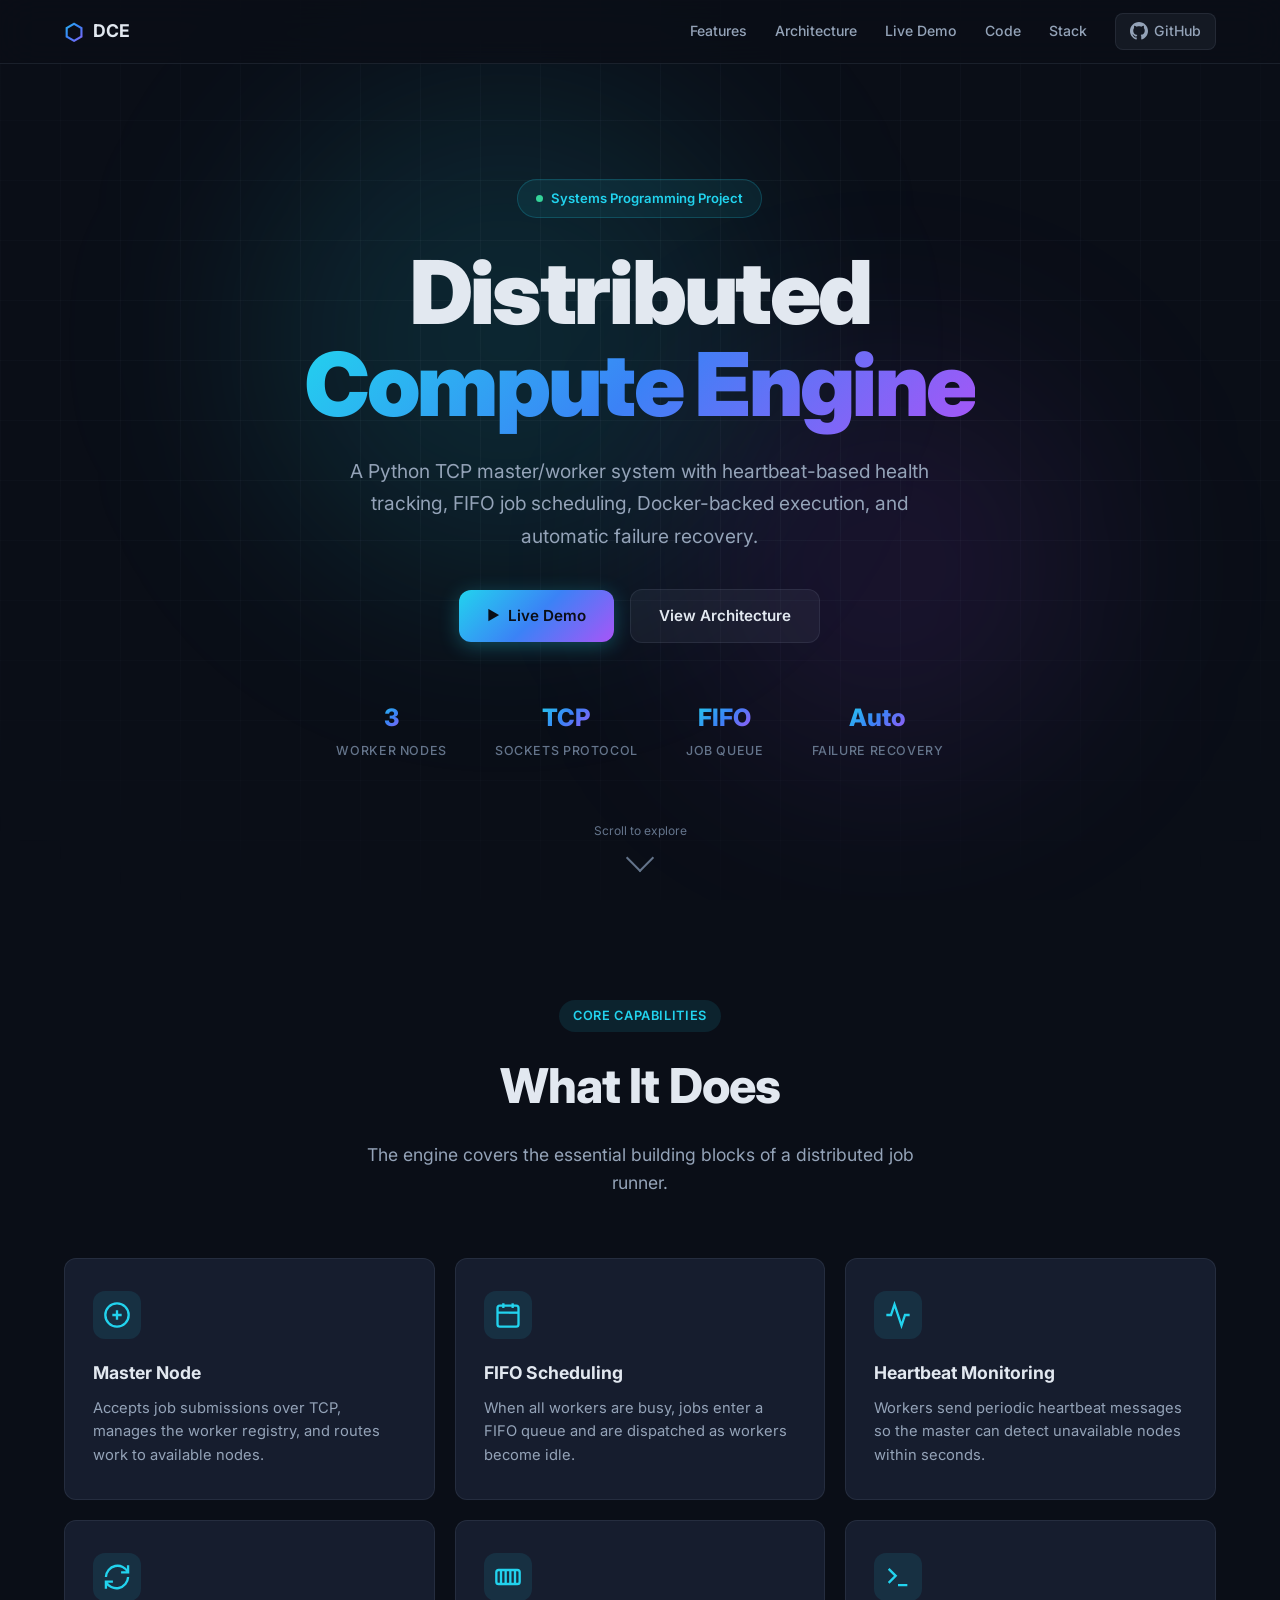
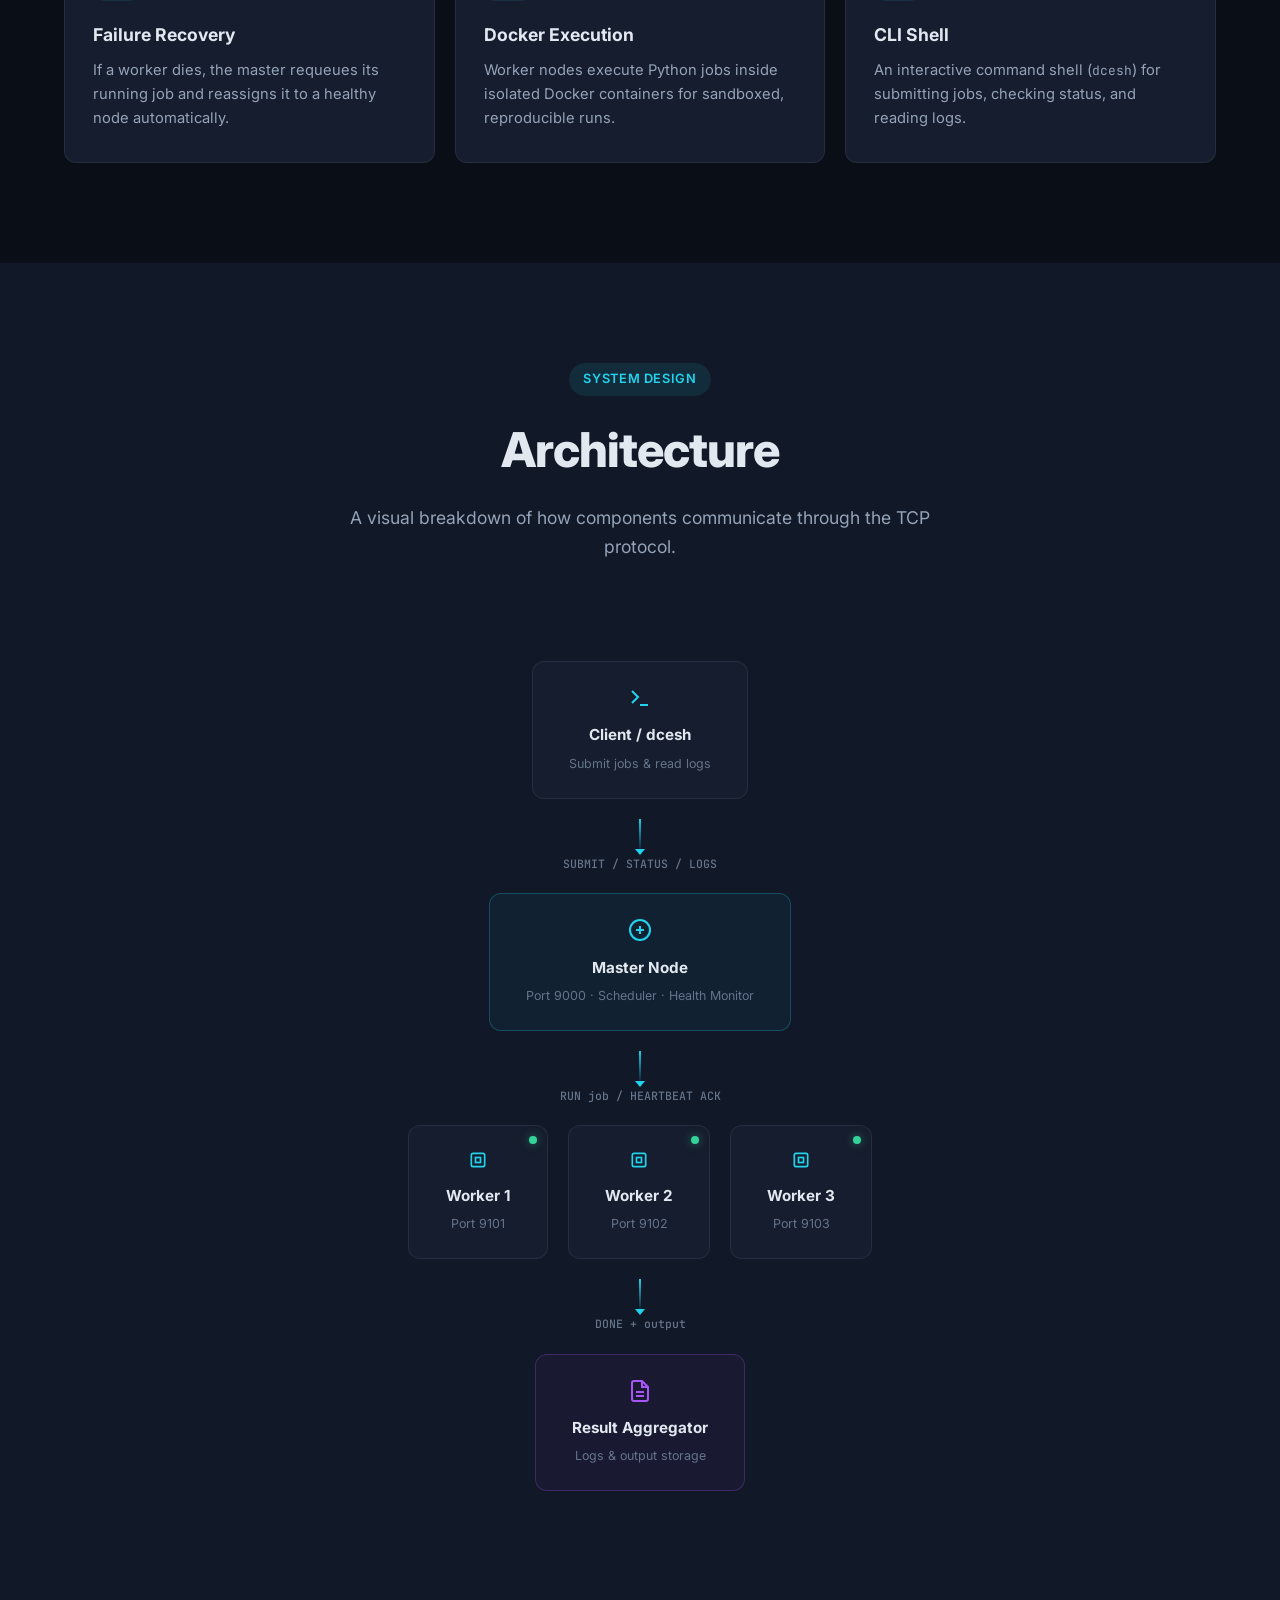
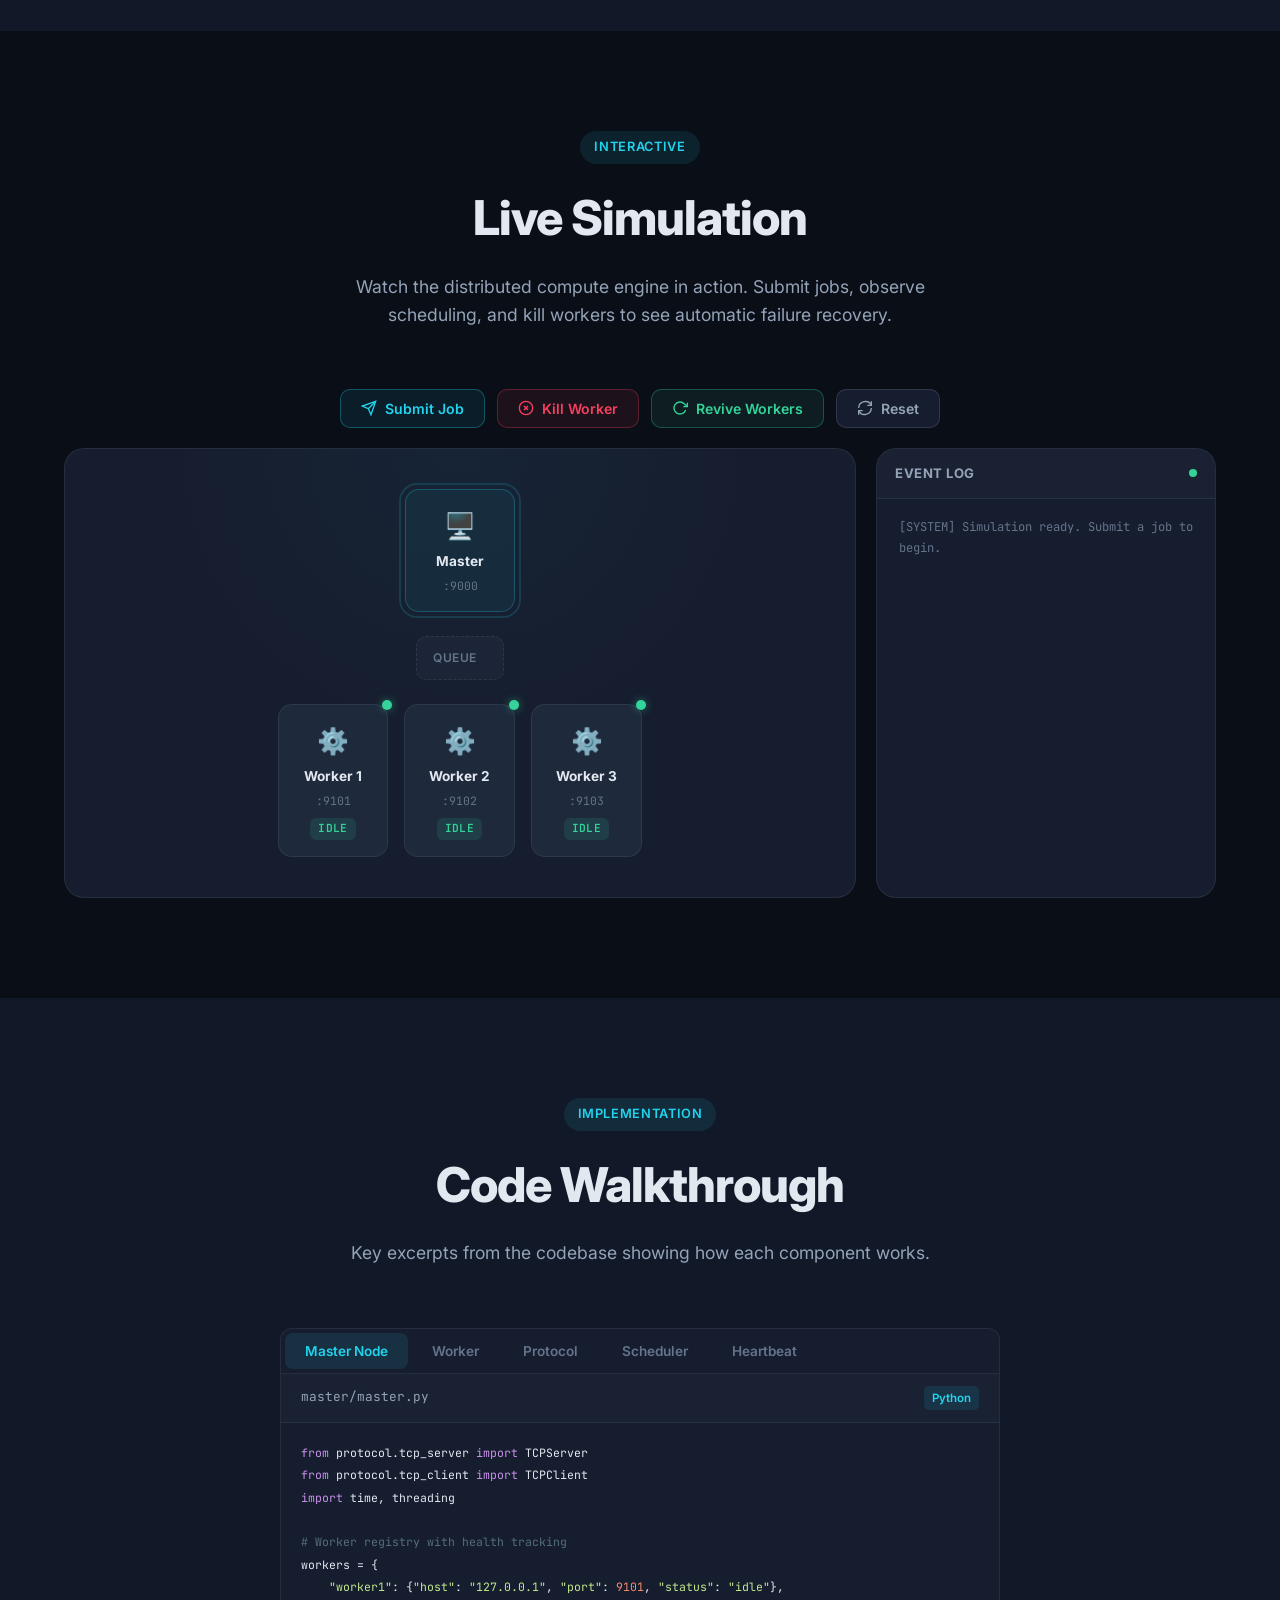
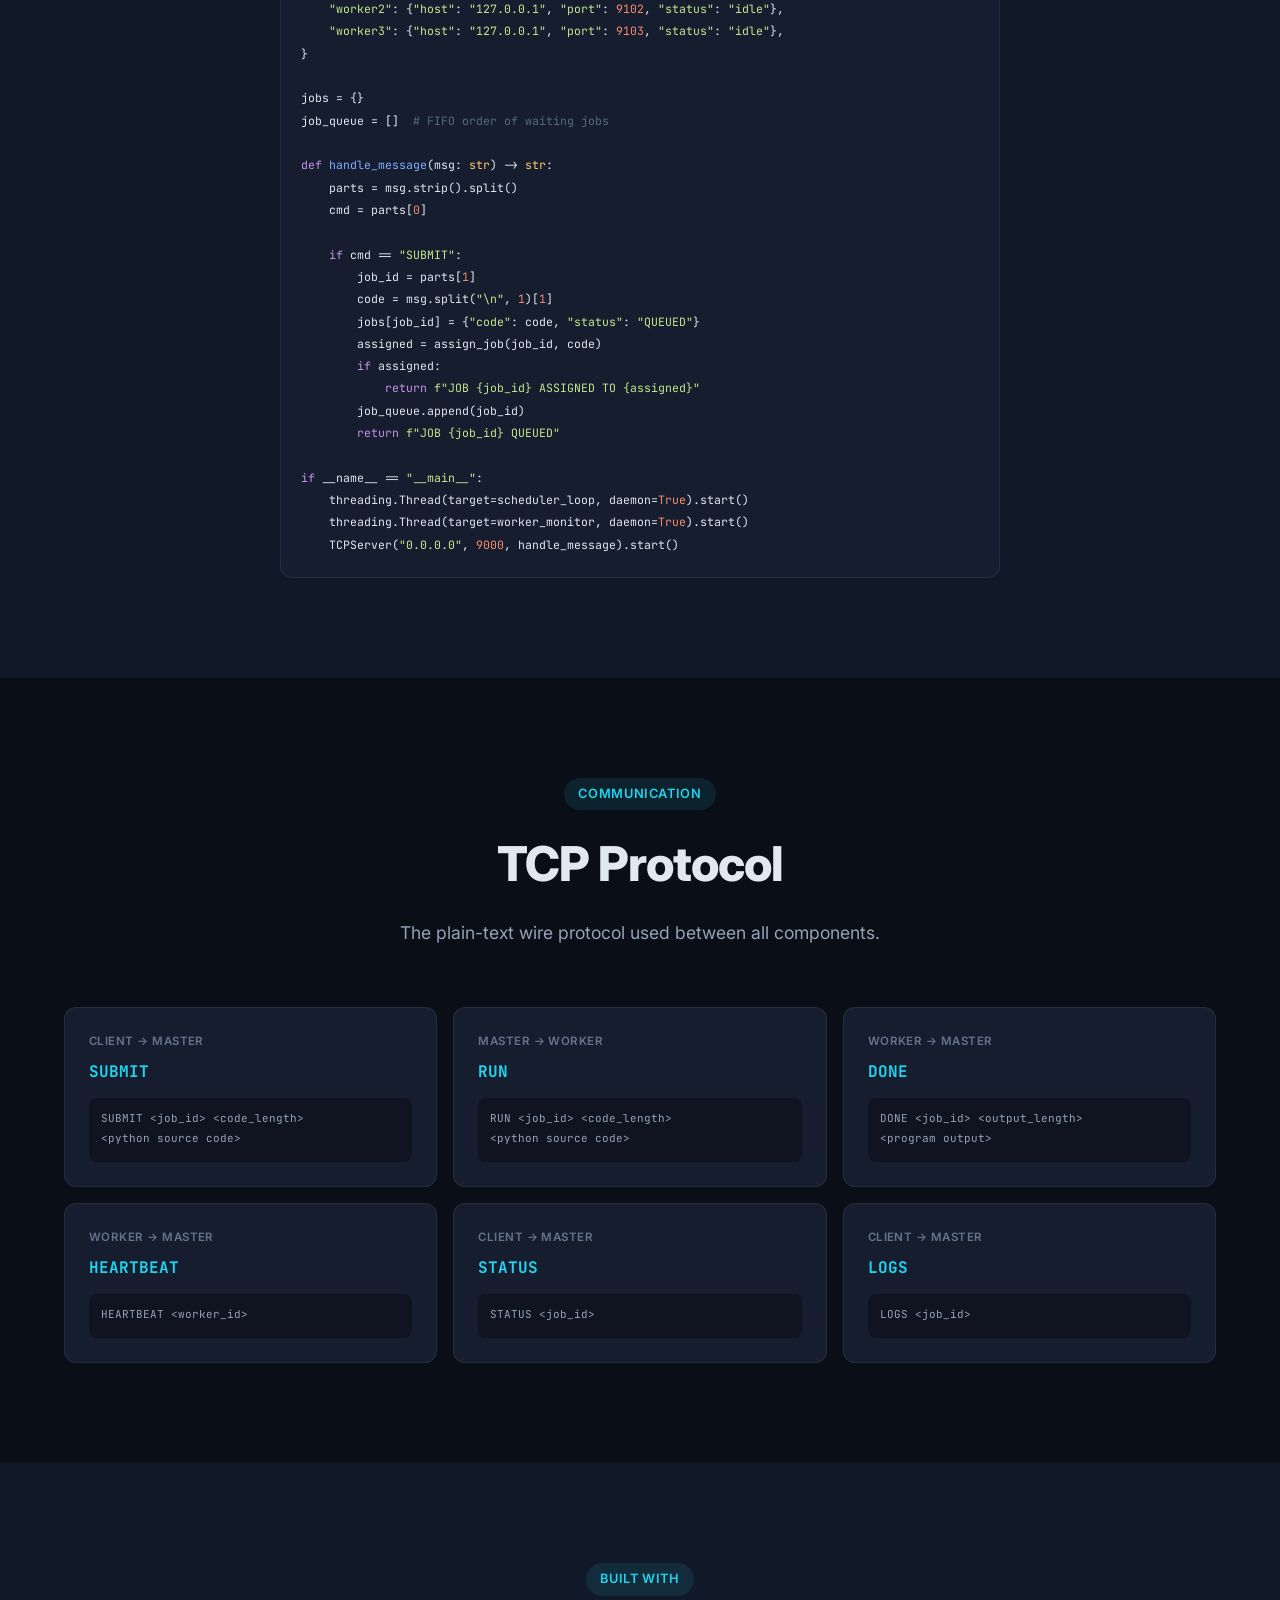
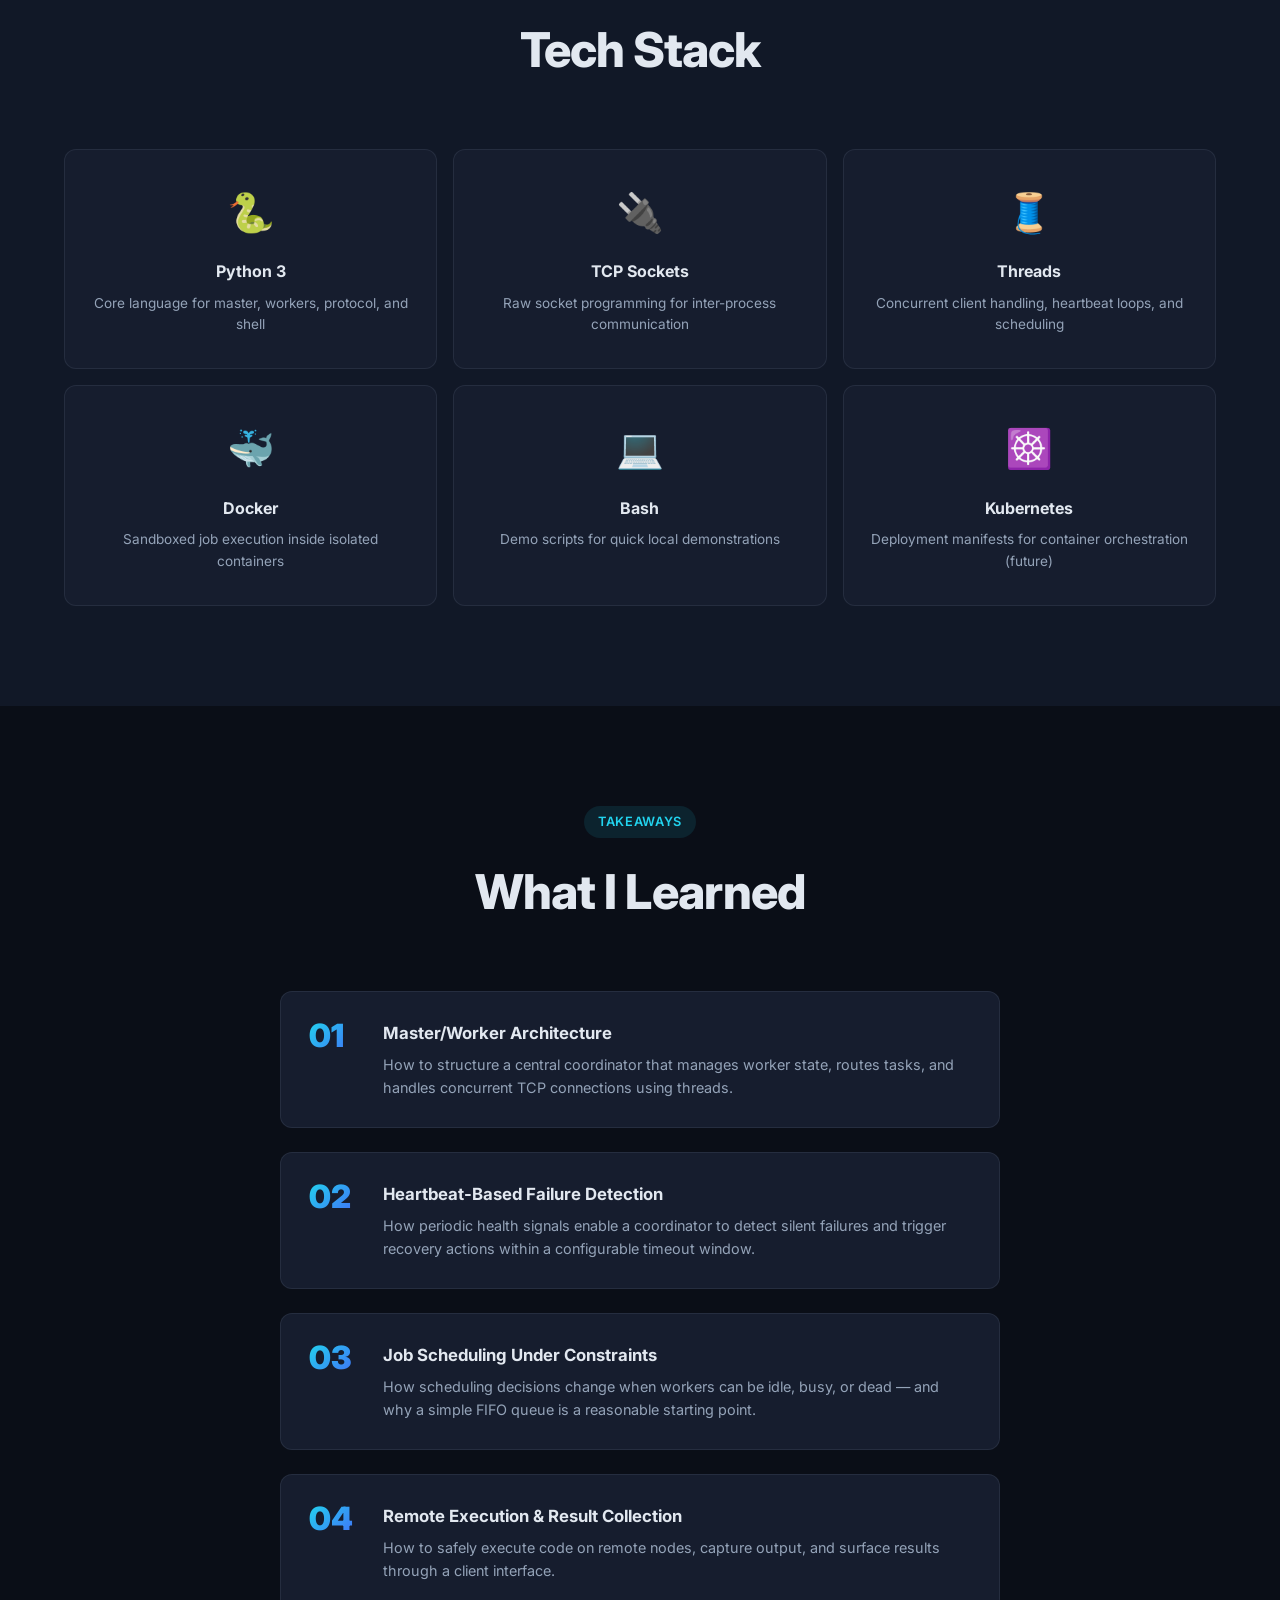
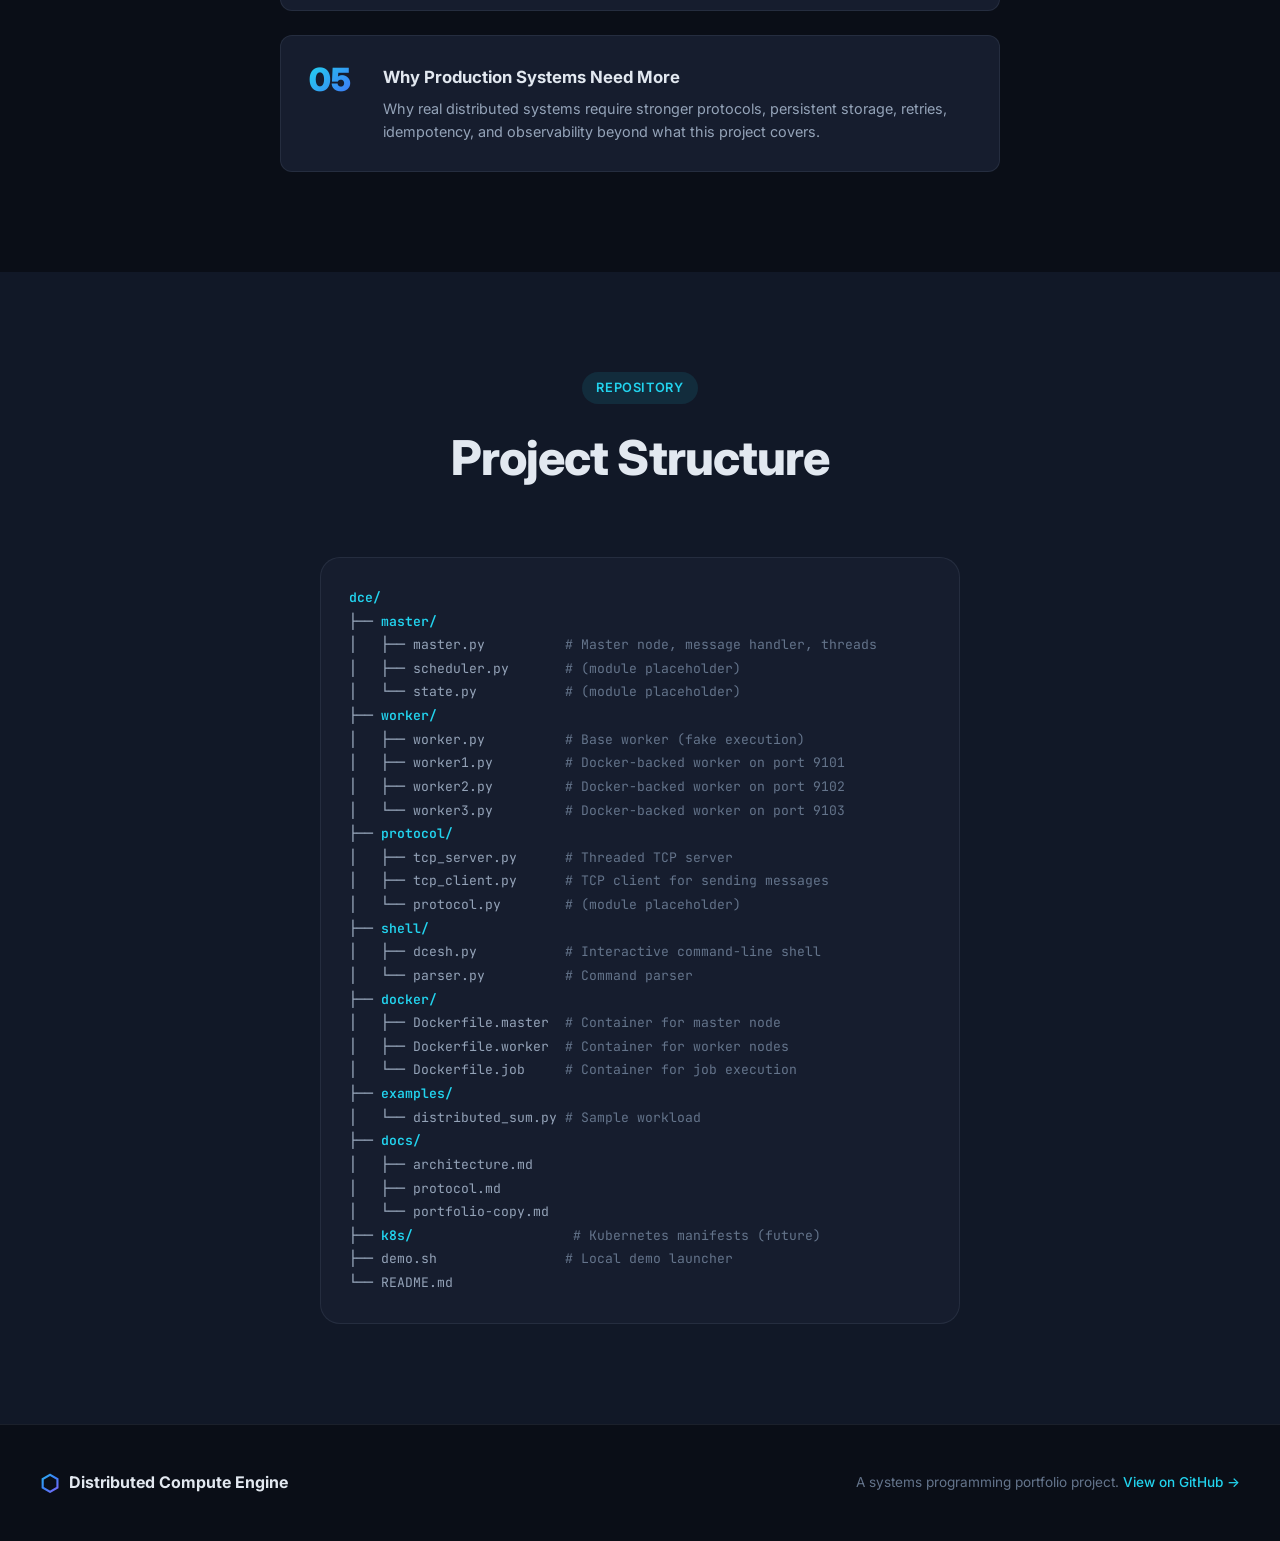
==== website/index.html @ 3340626f "Add interactive portfolio website, fix package imports, and configure deployment" ====
<!DOCTYPE html>
<html lang="en">
<head>
  <meta charset="UTF-8" />
  <meta name="viewport" content="width=device-width, initial-scale=1.0" />
  <title>Distributed Compute Engine — Portfolio Project</title>
  <meta name="description" content="A Python TCP master/worker distributed compute engine with heartbeat-based health tracking, FIFO job scheduling, Docker-backed execution, and failure recovery. Built by Sourya Prabaharan." />
  <link rel="preconnect" href="https://fonts.googleapis.com" />
  <link rel="preconnect" href="https://fonts.gstatic.com" crossorigin />
  <link href="https://fonts.googleapis.com/css2?family=Inter:wght@300;400;500;600;700;800;900&family=JetBrains+Mono:wght@400;500;600&display=swap" rel="stylesheet" />
  <link rel="stylesheet" href="style.css" />
</head>
<body>
  <!-- ========== NAVIGATION ========== -->
  <nav id="main-nav">
    <div class="nav-inner">
      <a href="#hero" class="nav-logo">
        <span class="logo-icon">⬡</span>
        <span class="logo-text">DCE</span>
      </a>
      <div class="nav-links">
        <a href="#features" class="nav-link">Features</a>
        <a href="#architecture" class="nav-link">Architecture</a>
        <a href="#simulation" class="nav-link">Live Demo</a>
        <a href="#code" class="nav-link">Code</a>
        <a href="#tech" class="nav-link">Stack</a>
        <a href="https://github.com/Sourya-Prabaharan/dce" target="_blank" class="nav-link nav-github">
          <svg width="18" height="18" viewBox="0 0 24 24" fill="currentColor"><path d="M12 0c-6.626 0-12 5.373-12 12 0 5.302 3.438 9.8 8.207 11.387.599.111.793-.261.793-.577v-2.234c-3.338.726-4.033-1.416-4.033-1.416-.546-1.387-1.333-1.756-1.333-1.756-1.089-.745.083-.729.083-.729 1.205.084 1.839 1.237 1.839 1.237 1.07 1.834 2.807 1.304 3.492.997.107-.775.418-1.305.762-1.604-2.665-.305-5.467-1.334-5.467-5.931 0-1.311.469-2.381 1.236-3.221-.124-.303-.535-1.524.117-3.176 0 0 1.008-.322 3.301 1.23.957-.266 1.983-.399 3.003-.404 1.02.005 2.047.138 3.006.404 2.291-1.552 3.297-1.23 3.297-1.23.653 1.653.242 2.874.118 3.176.77.84 1.235 1.911 1.235 3.221 0 4.609-2.807 5.624-5.479 5.921.43.372.823 1.102.823 2.222v3.293c0 .319.192.694.801.576 4.765-1.589 8.199-6.086 8.199-11.386 0-6.627-5.373-12-12-12z"/></svg>
          GitHub
        </a>
      </div>
      <button id="mobile-menu-btn" class="mobile-menu-btn" aria-label="Toggle menu">
        <span></span><span></span><span></span>
      </button>
    </div>
  </nav>

  <!-- ========== HERO ========== -->
  <section id="hero">
    <div class="hero-bg-grid"></div>
    <div class="hero-glow hero-glow-1"></div>
    <div class="hero-glow hero-glow-2"></div>
    <div class="hero-content">
      <div class="hero-badge">
        <span class="badge-dot"></span>
        Systems Programming Project
      </div>
      <h1 id="hero-title">
        Distributed<br />
        <span class="gradient-text">Compute Engine</span>
      </h1>
      <p class="hero-subtitle">
        A Python TCP master/worker system with heartbeat-based health tracking,
        FIFO job scheduling, Docker-backed execution, and automatic failure recovery.
      </p>
      <div class="hero-actions">
        <a href="#simulation" class="btn btn-primary" id="hero-demo-btn">
          <span class="btn-icon">▶</span>
          Live Demo
        </a>
        <a href="#architecture" class="btn btn-secondary" id="hero-arch-btn">
          View Architecture
        </a>
      </div>
      <div class="hero-stats">
        <div class="stat">
          <span class="stat-value">3</span>
          <span class="stat-label">Worker Nodes</span>
        </div>
        <div class="stat">
          <span class="stat-value">TCP</span>
          <span class="stat-label">Sockets Protocol</span>
        </div>
        <div class="stat">
          <span class="stat-value">FIFO</span>
          <span class="stat-label">Job Queue</span>
        </div>
        <div class="stat">
          <span class="stat-value">Auto</span>
          <span class="stat-label">Failure Recovery</span>
        </div>
      </div>
    </div>
    <div class="hero-scroll-indicator">
      <span>Scroll to explore</span>
      <div class="scroll-arrow"></div>
    </div>
  </section>

  <!-- ========== FEATURES ========== -->
  <section id="features">
    <div class="section-container">
      <div class="section-header">
        <span class="section-tag">Core Capabilities</span>
        <h2>What It Does</h2>
        <p class="section-desc">The engine covers the essential building blocks of a distributed job runner.</p>
      </div>
      <div class="features-grid">
        <div class="feature-card" id="feature-master">
          <div class="feature-icon">
            <svg width="28" height="28" viewBox="0 0 24 24" fill="none" stroke="currentColor" stroke-width="2"><circle cx="12" cy="12" r="10"/><line x1="12" y1="8" x2="12" y2="16"/><line x1="8" y1="12" x2="16" y2="12"/></svg>
          </div>
          <h3>Master Node</h3>
          <p>Accepts job submissions over TCP, manages the worker registry, and routes work to available nodes.</p>
        </div>
        <div class="feature-card" id="feature-scheduler">
          <div class="feature-icon">
            <svg width="28" height="28" viewBox="0 0 24 24" fill="none" stroke="currentColor" stroke-width="2"><rect x="3" y="4" width="18" height="18" rx="2"/><line x1="16" y1="2" x2="16" y2="6"/><line x1="8" y1="2" x2="8" y2="6"/><line x1="3" y1="10" x2="21" y2="10"/></svg>
          </div>
          <h3>FIFO Scheduling</h3>
          <p>When all workers are busy, jobs enter a FIFO queue and are dispatched as workers become idle.</p>
        </div>
        <div class="feature-card" id="feature-heartbeat">
          <div class="feature-icon">
            <svg width="28" height="28" viewBox="0 0 24 24" fill="none" stroke="currentColor" stroke-width="2"><polyline points="22,12 18,12 15,21 9,3 6,12 2,12"/></svg>
          </div>
          <h3>Heartbeat Monitoring</h3>
          <p>Workers send periodic heartbeat messages so the master can detect unavailable nodes within seconds.</p>
        </div>
        <div class="feature-card" id="feature-failover">
          <div class="feature-icon">
            <svg width="28" height="28" viewBox="0 0 24 24" fill="none" stroke="currentColor" stroke-width="2"><path d="M21.5 2v6h-6M2.5 22v-6h6"/><path d="M2.5 12A10 10 0 0 1 21.5 8"/><path d="M21.5 12A10 10 0 0 1 2.5 16"/></svg>
          </div>
          <h3>Failure Recovery</h3>
          <p>If a worker dies, the master requeues its running job and reassigns it to a healthy node automatically.</p>
        </div>
        <div class="feature-card" id="feature-docker">
          <div class="feature-icon">
            <svg width="28" height="28" viewBox="0 0 24 24" fill="none" stroke="currentColor" stroke-width="2"><rect x="2" y="6" width="20" height="12" rx="2"/><line x1="6" y1="6" x2="6" y2="18"/><line x1="10" y1="6" x2="10" y2="18"/><line x1="14" y1="6" x2="14" y2="18"/><line x1="18" y1="6" x2="18" y2="18"/></svg>
          </div>
          <h3>Docker Execution</h3>
          <p>Worker nodes execute Python jobs inside isolated Docker containers for sandboxed, reproducible runs.</p>
        </div>
        <div class="feature-card" id="feature-shell">
          <div class="feature-icon">
            <svg width="28" height="28" viewBox="0 0 24 24" fill="none" stroke="currentColor" stroke-width="2"><polyline points="4 17 10 11 4 5"/><line x1="12" y1="19" x2="20" y2="19"/></svg>
          </div>
          <h3>CLI Shell</h3>
          <p>An interactive command shell (<code>dcesh</code>) for submitting jobs, checking status, and reading logs.</p>
        </div>
      </div>
    </div>
  </section>

  <!-- ========== ARCHITECTURE ========== -->
  <section id="architecture">
    <div class="section-container">
      <div class="section-header">
        <span class="section-tag">System Design</span>
        <h2>Architecture</h2>
        <p class="section-desc">A visual breakdown of how components communicate through the TCP protocol.</p>
      </div>
      <div class="arch-diagram" id="arch-diagram">
        <!-- Client -->
        <div class="arch-node arch-client" id="arch-client">
          <div class="arch-node-icon">
            <svg width="24" height="24" viewBox="0 0 24 24" fill="none" stroke="currentColor" stroke-width="2"><polyline points="4 17 10 11 4 5"/><line x1="12" y1="19" x2="20" y2="19"/></svg>
          </div>
          <span class="arch-node-label">Client / dcesh</span>
          <span class="arch-node-detail">Submit jobs & read logs</span>
        </div>
        <!-- Arrow Client → Master -->
        <div class="arch-arrow arch-arrow-client-master">
          <div class="arch-arrow-line"></div>
          <span class="arch-arrow-label">SUBMIT / STATUS / LOGS</span>
        </div>
        <!-- Master -->
        <div class="arch-node arch-master" id="arch-master">
          <div class="arch-node-icon">
            <svg width="24" height="24" viewBox="0 0 24 24" fill="none" stroke="currentColor" stroke-width="2"><circle cx="12" cy="12" r="10"/><line x1="12" y1="8" x2="12" y2="16"/><line x1="8" y1="12" x2="16" y2="12"/></svg>
          </div>
          <span class="arch-node-label">Master Node</span>
          <span class="arch-node-detail">Port 9000 · Scheduler · Health Monitor</span>
        </div>
        <!-- Arrow Master → Workers -->
        <div class="arch-arrow arch-arrow-master-workers">
          <div class="arch-arrow-line"></div>
          <span class="arch-arrow-label">RUN job / HEARTBEAT ACK</span>
        </div>
        <!-- Workers row -->
        <div class="arch-workers-row">
          <div class="arch-node arch-worker" id="arch-worker1">
            <div class="arch-node-status arch-status-idle"></div>
            <div class="arch-node-icon">
              <svg width="20" height="20" viewBox="0 0 24 24" fill="none" stroke="currentColor" stroke-width="2"><rect x="4" y="4" width="16" height="16" rx="2"/><rect x="9" y="9" width="6" height="6"/></svg>
            </div>
            <span class="arch-node-label">Worker 1</span>
            <span class="arch-node-detail">Port 9101</span>
          </div>
          <div class="arch-node arch-worker" id="arch-worker2">
            <div class="arch-node-status arch-status-idle"></div>
            <div class="arch-node-icon">
              <svg width="20" height="20" viewBox="0 0 24 24" fill="none" stroke="currentColor" stroke-width="2"><rect x="4" y="4" width="16" height="16" rx="2"/><rect x="9" y="9" width="6" height="6"/></svg>
            </div>
            <span class="arch-node-label">Worker 2</span>
            <span class="arch-node-detail">Port 9102</span>
          </div>
          <div class="arch-node arch-worker" id="arch-worker3">
            <div class="arch-node-status arch-status-idle"></div>
            <div class="arch-node-icon">
              <svg width="20" height="20" viewBox="0 0 24 24" fill="none" stroke="currentColor" stroke-width="2"><rect x="4" y="4" width="16" height="16" rx="2"/><rect x="9" y="9" width="6" height="6"/></svg>
            </div>
            <span class="arch-node-label">Worker 3</span>
            <span class="arch-node-detail">Port 9103</span>
          </div>
        </div>
        <!-- Arrow Workers → Result -->
        <div class="arch-arrow arch-arrow-workers-result">
          <div class="arch-arrow-line"></div>
          <span class="arch-arrow-label">DONE + output</span>
        </div>
        <!-- Result Aggregator -->
        <div class="arch-node arch-result" id="arch-result">
          <div class="arch-node-icon">
            <svg width="24" height="24" viewBox="0 0 24 24" fill="none" stroke="currentColor" stroke-width="2"><path d="M14 2H6a2 2 0 0 0-2 2v16a2 2 0 0 0 2 2h12a2 2 0 0 0 2-2V8z"/><polyline points="14 2 14 8 20 8"/><line x1="16" y1="13" x2="8" y2="13"/><line x1="16" y1="17" x2="8" y2="17"/></svg>
          </div>
          <span class="arch-node-label">Result Aggregator</span>
          <span class="arch-node-detail">Logs & output storage</span>
        </div>
        <!-- Heartbeat overlay -->
        <div class="arch-heartbeat-lines">
          <div class="heartbeat-pulse hb-1"></div>
          <div class="heartbeat-pulse hb-2"></div>
          <div class="heartbeat-pulse hb-3"></div>
        </div>
      </div>
    </div>
  </section>

  <!-- ========== INTERACTIVE SIMULATION ========== -->
  <section id="simulation">
    <div class="section-container">
      <div class="section-header">
        <span class="section-tag">Interactive</span>
        <h2>Live Simulation</h2>
        <p class="section-desc">
          Watch the distributed compute engine in action. Submit jobs, observe scheduling,
          and kill workers to see automatic failure recovery.
        </p>
      </div>
      <div class="sim-wrapper">
        <!-- Controls -->
        <div class="sim-controls" id="sim-controls">
          <button class="sim-btn sim-btn-submit" id="sim-submit-btn">
            <svg width="16" height="16" viewBox="0 0 24 24" fill="none" stroke="currentColor" stroke-width="2"><line x1="22" y1="2" x2="11" y2="13"/><polygon points="22 2 15 22 11 13 2 9 22 2"/></svg>
            Submit Job
          </button>
          <button class="sim-btn sim-btn-kill" id="sim-kill-btn">
            <svg width="16" height="16" viewBox="0 0 24 24" fill="none" stroke="currentColor" stroke-width="2"><circle cx="12" cy="12" r="10"/><line x1="15" y1="9" x2="9" y2="15"/><line x1="9" y1="9" x2="15" y2="15"/></svg>
            Kill Worker
          </button>
          <button class="sim-btn sim-btn-revive" id="sim-revive-btn">
            <svg width="16" height="16" viewBox="0 0 24 24" fill="none" stroke="currentColor" stroke-width="2"><polyline points="23 4 23 10 17 10"/><path d="M20.49 15a9 9 0 1 1-2.12-9.36L23 10"/></svg>
            Revive Workers
          </button>
          <button class="sim-btn sim-btn-reset" id="sim-reset-btn">
            <svg width="16" height="16" viewBox="0 0 24 24" fill="none" stroke="currentColor" stroke-width="2"><path d="M21.5 2v6h-6M2.5 22v-6h6"/><path d="M2.5 12A10 10 0 0 1 21.5 8"/><path d="M21.5 12A10 10 0 0 1 2.5 16"/></svg>
            Reset
          </button>
        </div>

        <div class="sim-layout">
          <!-- Simulation Canvas -->
          <div class="sim-canvas" id="sim-canvas">
            <!-- Master Node -->
            <div class="sim-node sim-master-node" id="sim-master">
              <div class="sim-node-ring"></div>
              <div class="sim-node-inner">
                <span class="sim-node-emoji">🖥️</span>
                <span class="sim-node-name">Master</span>
                <span class="sim-node-port">:9000</span>
              </div>
            </div>

            <!-- Queue display -->
            <div class="sim-queue" id="sim-queue">
              <span class="sim-queue-label">Queue</span>
              <div class="sim-queue-items" id="sim-queue-items"></div>
            </div>

            <!-- Workers -->
            <div class="sim-workers" id="sim-workers">
              <div class="sim-node sim-worker-node" data-worker="worker1" id="sim-worker1">
                <div class="sim-node-ring"></div>
                <div class="sim-node-inner">
                  <span class="sim-node-emoji">⚙️</span>
                  <span class="sim-node-name">Worker 1</span>
                  <span class="sim-node-port">:9101</span>
                  <span class="sim-node-status" id="sim-w1-status">idle</span>
                </div>
                <div class="sim-heartbeat-indicator" id="sim-w1-hb">
                  <span class="hb-dot"></span>
                </div>
              </div>
              <div class="sim-node sim-worker-node" data-worker="worker2" id="sim-worker2">
                <div class="sim-node-ring"></div>
                <div class="sim-node-inner">
                  <span class="sim-node-emoji">⚙️</span>
                  <span class="sim-node-name">Worker 2</span>
                  <span class="sim-node-port">:9102</span>
                  <span class="sim-node-status" id="sim-w2-status">idle</span>
                </div>
                <div class="sim-heartbeat-indicator" id="sim-w2-hb">
                  <span class="hb-dot"></span>
                </div>
              </div>
              <div class="sim-node sim-worker-node" data-worker="worker3" id="sim-worker3">
                <div class="sim-node-ring"></div>
                <div class="sim-node-inner">
                  <span class="sim-node-emoji">⚙️</span>
                  <span class="sim-node-name">Worker 3</span>
                  <span class="sim-node-port">:9103</span>
                  <span class="sim-node-status" id="sim-w3-status">idle</span>
                </div>
                <div class="sim-heartbeat-indicator" id="sim-w3-hb">
                  <span class="hb-dot"></span>
                </div>
              </div>
            </div>

            <!-- Animated message particles (added dynamically via JS) -->
          </div>

          <!-- Event Log -->
          <div class="sim-log-panel" id="sim-log-panel">
            <div class="sim-log-header">
              <span class="sim-log-title">Event Log</span>
              <span class="sim-log-dot"></span>
            </div>
            <div class="sim-log" id="sim-log">
              <div class="log-entry log-system">[SYSTEM] Simulation ready. Submit a job to begin.</div>
            </div>
          </div>
        </div>
      </div>
    </div>
  </section>

  <!-- ========== CODE WALKTHROUGH ========== -->
  <section id="code">
    <div class="section-container">
      <div class="section-header">
        <span class="section-tag">Implementation</span>
        <h2>Code Walkthrough</h2>
        <p class="section-desc">Key excerpts from the codebase showing how each component works.</p>
      </div>
      <div class="code-tabs" id="code-tabs">
        <button class="code-tab active" data-tab="master">Master Node</button>
        <button class="code-tab" data-tab="worker">Worker</button>
        <button class="code-tab" data-tab="protocol">Protocol</button>
        <button class="code-tab" data-tab="scheduler">Scheduler</button>
        <button class="code-tab" data-tab="heartbeat">Heartbeat</button>
      </div>
      <div class="code-panels">
        <div class="code-panel active" id="panel-master">
          <div class="code-panel-header">
            <span class="code-filename">master/master.py</span>
            <span class="code-lang">Python</span>
          </div>
          <pre><code><span class="kw">from</span> protocol.tcp_server <span class="kw">import</span> TCPServer
<span class="kw">from</span> protocol.tcp_client <span class="kw">import</span> TCPClient
<span class="kw">import</span> time, threading

<span class="cm"># Worker registry with health tracking</span>
workers = {
    <span class="str">"worker1"</span>: {<span class="str">"host"</span>: <span class="str">"127.0.0.1"</span>, <span class="str">"port"</span>: <span class="num">9101</span>, <span class="str">"status"</span>: <span class="str">"idle"</span>},
    <span class="str">"worker2"</span>: {<span class="str">"host"</span>: <span class="str">"127.0.0.1"</span>, <span class="str">"port"</span>: <span class="num">9102</span>, <span class="str">"status"</span>: <span class="str">"idle"</span>},
    <span class="str">"worker3"</span>: {<span class="str">"host"</span>: <span class="str">"127.0.0.1"</span>, <span class="str">"port"</span>: <span class="num">9103</span>, <span class="str">"status"</span>: <span class="str">"idle"</span>},
}

jobs = {}
job_queue = []  <span class="cm"># FIFO order of waiting jobs</span>

<span class="kw">def</span> <span class="fn">handle_message</span>(msg: <span class="type">str</span>) -> <span class="type">str</span>:
    parts = msg.strip().split()
    cmd = parts[<span class="num">0</span>]

    <span class="kw">if</span> cmd == <span class="str">"SUBMIT"</span>:
        job_id = parts[<span class="num">1</span>]
        code = msg.split(<span class="str">"\n"</span>, <span class="num">1</span>)[<span class="num">1</span>]
        jobs[job_id] = {<span class="str">"code"</span>: code, <span class="str">"status"</span>: <span class="str">"QUEUED"</span>}
        assigned = assign_job(job_id, code)
        <span class="kw">if</span> assigned:
            <span class="kw">return</span> <span class="str">f"JOB {job_id} ASSIGNED TO {assigned}"</span>
        job_queue.append(job_id)
        <span class="kw">return</span> <span class="str">f"JOB {job_id} QUEUED"</span>

<span class="kw">if</span> __name__ == <span class="str">"__main__"</span>:
    threading.Thread(target=scheduler_loop, daemon=<span class="num">True</span>).start()
    threading.Thread(target=worker_monitor, daemon=<span class="num">True</span>).start()
    TCPServer(<span class="str">"0.0.0.0"</span>, <span class="num">9000</span>, handle_message).start()</code></pre>
        </div>
        <div class="code-panel" id="panel-worker">
          <div class="code-panel-header">
            <span class="code-filename">worker/worker1.py</span>
            <span class="code-lang">Python</span>
          </div>
          <pre><code><span class="kw">import</span> subprocess, tempfile

<span class="kw">def</span> <span class="fn">run_job_in_docker</span>(job_id, code):
    <span class="cm"># Save code to temporary file</span>
    <span class="kw">with</span> tempfile.NamedTemporaryFile(
        delete=<span class="num">False</span>, suffix=<span class="str">".py"</span>
    ) <span class="kw">as</span> tmp:
        tmp.write(code.encode())
        tmp_path = tmp.name

    <span class="cm"># Execute inside Docker container</span>
    cmd = [
        <span class="str">"docker"</span>, <span class="str">"run"</span>, <span class="str">"--rm"</span>,
        <span class="str">"-v"</span>, <span class="str">f"{tmp_path}:/app/job.py"</span>,
        <span class="str">"python:3.10"</span>,
        <span class="str">"python"</span>, <span class="str">"/app/job.py"</span>
    ]

    output = subprocess.check_output(cmd, stderr=subprocess.STDOUT)
    <span class="kw">return</span> output.decode()

<span class="kw">def</span> <span class="fn">handle_master_message</span>(msg: <span class="type">str</span>) -> <span class="type">str</span>:
    parts = msg.split()
    <span class="kw">if</span> parts[<span class="num">0</span>] == <span class="str">"RUN"</span>:
        job_id = parts[<span class="num">1</span>]
        code = msg.split(<span class="str">"\n"</span>, <span class="num">1</span>)[<span class="num">1</span>]
        output = run_job_in_docker(job_id, code)
        <span class="cm"># Send result back to master</span>
        client = TCPClient(MASTER_HOST, MASTER_PORT)
        client.send(<span class="str">f"DONE {job_id} {len(output)}\n{output}"</span>)
        <span class="kw">return</span> <span class="str">f"ACK RUN {job_id}"</span></code></pre>
        </div>
        <div class="code-panel" id="panel-protocol">
          <div class="code-panel-header">
            <span class="code-filename">protocol/tcp_server.py & tcp_client.py</span>
            <span class="code-lang">Python</span>
          </div>
          <pre><code><span class="kw">import</span> socket, threading

<span class="kw">class</span> <span class="type">TCPServer</span>:
    <span class="kw">def</span> <span class="fn">__init__</span>(self, host, port, handler):
        self.host = host
        self.port = port
        self.handler = handler

    <span class="kw">def</span> <span class="fn">start</span>(self):
        server = socket.socket(socket.AF_INET, socket.SOCK_STREAM)
        server.setsockopt(socket.SOL_SOCKET, socket.SO_REUSEADDR, <span class="num">1</span>)
        server.bind((self.host, self.port))
        server.listen(<span class="num">5</span>)

        <span class="kw">while</span> <span class="num">True</span>:
            client_socket, addr = server.accept()
            threading.Thread(
                target=self._handle_client,
                args=(client_socket, addr),
                daemon=<span class="num">True</span>
            ).start()

<span class="kw">class</span> <span class="type">TCPClient</span>:
    <span class="kw">def</span> <span class="fn">send</span>(self, data: <span class="type">str</span>) -> <span class="type">str</span>:
        sock = socket.socket(socket.AF_INET, socket.SOCK_STREAM)
        sock.connect((self.host, self.port))
        sock.sendall(data.encode())
        <span class="cm"># Read full response</span>
        response = []
        <span class="kw">while</span> <span class="num">True</span>:
            chunk = sock.recv(<span class="num">4096</span>)
            <span class="kw">if not</span> chunk: <span class="kw">break</span>
            response.append(chunk.decode())
        sock.close()
        <span class="kw">return</span> <span class="str">""</span>.join(response)</code></pre>
        </div>
        <div class="code-panel" id="panel-scheduler">
          <div class="code-panel-header">
            <span class="code-filename">master/master.py — Scheduler</span>
            <span class="code-lang">Python</span>
          </div>
          <pre><code><span class="kw">def</span> <span class="fn">assign_job</span>(job_id, code):
    <span class="cm">"""Assign a job to the first idle, alive worker."""</span>
    <span class="kw">for</span> wid, w <span class="kw">in</span> workers.items():
        <span class="kw">if</span> w[<span class="str">"status"</span>] == <span class="str">"idle"</span> <span class="kw">and</span> w[<span class="str">"last_heartbeat"</span>] != <span class="num">0</span>:
            client = TCPClient(w[<span class="str">"host"</span>], w[<span class="str">"port"</span>])
            payload = <span class="str">f"RUN {job_id} {len(code)}\n{code}"</span>
            client.send(payload)
            workers[wid][<span class="str">"status"</span>] = <span class="str">"busy"</span>
            jobs[job_id][<span class="str">"status"</span>] = <span class="str">"RUNNING"</span>
            jobs[job_id][<span class="str">"worker"</span>] = wid
            <span class="kw">return</span> wid
    <span class="kw">return</span> <span class="num">None</span>

<span class="kw">def</span> <span class="fn">scheduler_loop</span>():
    <span class="cm">"""Continuously try to assign queued jobs."""</span>
    <span class="kw">while</span> <span class="num">True</span>:
        time.sleep(<span class="num">1</span>)
        <span class="kw">if not</span> job_queue:
            <span class="kw">continue</span>
        job_id = job_queue[<span class="num">0</span>]
        code = jobs[job_id][<span class="str">"code"</span>]
        assigned = assign_job(job_id, code)
        <span class="kw">if</span> assigned:
            job_queue.pop(<span class="num">0</span>)</code></pre>
        </div>
        <div class="code-panel" id="panel-heartbeat">
          <div class="code-panel-header">
            <span class="code-filename">master/master.py — Failure Detection</span>
            <span class="code-lang">Python</span>
          </div>
          <pre><code>HEARTBEAT_TIMEOUT = <span class="num">15</span>  <span class="cm"># seconds</span>

<span class="kw">def</span> <span class="fn">worker_monitor</span>():
    <span class="cm">"""Detect dead workers and requeue their jobs."""</span>
    <span class="kw">while</span> <span class="num">True</span>:
        time.sleep(<span class="num">5</span>)
        now = time.time()

        <span class="kw">for</span> wid, w <span class="kw">in</span> workers.items():
            <span class="kw">if</span> w[<span class="str">"last_heartbeat"</span>] == <span class="num">0</span>:
                <span class="kw">continue</span>

            <span class="cm"># Worker timed out → mark dead</span>
            <span class="kw">if</span> now - w[<span class="str">"last_heartbeat"</span>] > HEARTBEAT_TIMEOUT:
                <span class="kw">if</span> w[<span class="str">"status"</span>] != <span class="str">"dead"</span>:
                    w[<span class="str">"status"</span>] = <span class="str">"dead"</span>

                    <span class="cm"># Requeue any job the dead worker had</span>
                    <span class="kw">for</span> job_id, job <span class="kw">in</span> jobs.items():
                        <span class="kw">if</span> job[<span class="str">"worker"</span>] == wid \
                           <span class="kw">and</span> job[<span class="str">"status"</span>] == <span class="str">"RUNNING"</span>:
                            job[<span class="str">"status"</span>] = <span class="str">"QUEUED"</span>
                            job[<span class="str">"worker"</span>] = <span class="num">None</span>
                            job_queue.append(job_id)</code></pre>
        </div>
      </div>
    </div>
  </section>

  <!-- ========== PROTOCOL ========== -->
  <section id="protocol-section">
    <div class="section-container">
      <div class="section-header">
        <span class="section-tag">Communication</span>
        <h2>TCP Protocol</h2>
        <p class="section-desc">The plain-text wire protocol used between all components.</p>
      </div>
      <div class="protocol-grid">
        <div class="protocol-card" id="proto-submit">
          <div class="protocol-direction">Client → Master</div>
          <h3>SUBMIT</h3>
          <pre><code>SUBMIT &lt;job_id&gt; &lt;code_length&gt;
&lt;python source code&gt;</code></pre>
        </div>
        <div class="protocol-card" id="proto-run">
          <div class="protocol-direction">Master → Worker</div>
          <h3>RUN</h3>
          <pre><code>RUN &lt;job_id&gt; &lt;code_length&gt;
&lt;python source code&gt;</code></pre>
        </div>
        <div class="protocol-card" id="proto-done">
          <div class="protocol-direction">Worker → Master</div>
          <h3>DONE</h3>
          <pre><code>DONE &lt;job_id&gt; &lt;output_length&gt;
&lt;program output&gt;</code></pre>
        </div>
        <div class="protocol-card" id="proto-heartbeat">
          <div class="protocol-direction">Worker → Master</div>
          <h3>HEARTBEAT</h3>
          <pre><code>HEARTBEAT &lt;worker_id&gt;</code></pre>
        </div>
        <div class="protocol-card" id="proto-status">
          <div class="protocol-direction">Client → Master</div>
          <h3>STATUS</h3>
          <pre><code>STATUS &lt;job_id&gt;</code></pre>
        </div>
        <div class="protocol-card" id="proto-logs">
          <div class="protocol-direction">Client → Master</div>
          <h3>LOGS</h3>
          <pre><code>LOGS &lt;job_id&gt;</code></pre>
        </div>
      </div>
    </div>
  </section>

  <!-- ========== TECH STACK ========== -->
  <section id="tech">
    <div class="section-container">
      <div class="section-header">
        <span class="section-tag">Built With</span>
        <h2>Tech Stack</h2>
      </div>
      <div class="tech-grid">
        <div class="tech-card" id="tech-python">
          <div class="tech-icon">🐍</div>
          <h3>Python 3</h3>
          <p>Core language for master, workers, protocol, and shell</p>
        </div>
        <div class="tech-card" id="tech-sockets">
          <div class="tech-icon">🔌</div>
          <h3>TCP Sockets</h3>
          <p>Raw socket programming for inter-process communication</p>
        </div>
        <div class="tech-card" id="tech-threads">
          <div class="tech-icon">🧵</div>
          <h3>Threads</h3>
          <p>Concurrent client handling, heartbeat loops, and scheduling</p>
        </div>
        <div class="tech-card" id="tech-docker">
          <div class="tech-icon">🐳</div>
          <h3>Docker</h3>
          <p>Sandboxed job execution inside isolated containers</p>
        </div>
        <div class="tech-card" id="tech-bash">
          <div class="tech-icon">💻</div>
          <h3>Bash</h3>
          <p>Demo scripts for quick local demonstrations</p>
        </div>
        <div class="tech-card" id="tech-k8s">
          <div class="tech-icon">☸️</div>
          <h3>Kubernetes</h3>
          <p>Deployment manifests for container orchestration (future)</p>
        </div>
      </div>
    </div>
  </section>

  <!-- ========== LEARNINGS ========== -->
  <section id="learnings">
    <div class="section-container">
      <div class="section-header">
        <span class="section-tag">Takeaways</span>
        <h2>What I Learned</h2>
      </div>
      <div class="learnings-list">
        <div class="learning-item" id="learning-1">
          <div class="learning-number">01</div>
          <div class="learning-content">
            <h3>Master/Worker Architecture</h3>
            <p>How to structure a central coordinator that manages worker state, routes tasks, and handles concurrent TCP connections using threads.</p>
          </div>
        </div>
        <div class="learning-item" id="learning-2">
          <div class="learning-number">02</div>
          <div class="learning-content">
            <h3>Heartbeat-Based Failure Detection</h3>
            <p>How periodic health signals enable a coordinator to detect silent failures and trigger recovery actions within a configurable timeout window.</p>
          </div>
        </div>
        <div class="learning-item" id="learning-3">
          <div class="learning-number">03</div>
          <div class="learning-content">
            <h3>Job Scheduling Under Constraints</h3>
            <p>How scheduling decisions change when workers can be idle, busy, or dead — and why a simple FIFO queue is a reasonable starting point.</p>
          </div>
        </div>
        <div class="learning-item" id="learning-4">
          <div class="learning-number">04</div>
          <div class="learning-content">
            <h3>Remote Execution & Result Collection</h3>
            <p>How to safely execute code on remote nodes, capture output, and surface results through a client interface.</p>
          </div>
        </div>
        <div class="learning-item" id="learning-5">
          <div class="learning-number">05</div>
          <div class="learning-content">
            <h3>Why Production Systems Need More</h3>
            <p>Why real distributed systems require stronger protocols, persistent storage, retries, idempotency, and observability beyond what this project covers.</p>
          </div>
        </div>
      </div>
    </div>
  </section>

  <!-- ========== FOLDER STRUCTURE ========== -->
  <section id="structure">
    <div class="section-container">
      <div class="section-header">
        <span class="section-tag">Repository</span>
        <h2>Project Structure</h2>
      </div>
      <div class="tree-container" id="file-tree">
        <pre class="tree-content"><span class="tree-dir">dce/</span>
├── <span class="tree-dir">master/</span>
│   ├── master.py          <span class="tree-comment"># Master node, message handler, threads</span>
│   ├── scheduler.py       <span class="tree-comment"># (module placeholder)</span>
│   └── state.py           <span class="tree-comment"># (module placeholder)</span>
├── <span class="tree-dir">worker/</span>
│   ├── worker.py          <span class="tree-comment"># Base worker (fake execution)</span>
│   ├── worker1.py         <span class="tree-comment"># Docker-backed worker on port 9101</span>
│   ├── worker2.py         <span class="tree-comment"># Docker-backed worker on port 9102</span>
│   └── worker3.py         <span class="tree-comment"># Docker-backed worker on port 9103</span>
├── <span class="tree-dir">protocol/</span>
│   ├── tcp_server.py      <span class="tree-comment"># Threaded TCP server</span>
│   ├── tcp_client.py      <span class="tree-comment"># TCP client for sending messages</span>
│   └── protocol.py        <span class="tree-comment"># (module placeholder)</span>
├── <span class="tree-dir">shell/</span>
│   ├── dcesh.py           <span class="tree-comment"># Interactive command-line shell</span>
│   └── parser.py          <span class="tree-comment"># Command parser</span>
├── <span class="tree-dir">docker/</span>
│   ├── Dockerfile.master  <span class="tree-comment"># Container for master node</span>
│   ├── Dockerfile.worker  <span class="tree-comment"># Container for worker nodes</span>
│   └── Dockerfile.job     <span class="tree-comment"># Container for job execution</span>
├── <span class="tree-dir">examples/</span>
│   └── distributed_sum.py <span class="tree-comment"># Sample workload</span>
├── <span class="tree-dir">docs/</span>
│   ├── architecture.md
│   ├── protocol.md
│   └── portfolio-copy.md
├── <span class="tree-dir">k8s/</span>                    <span class="tree-comment"># Kubernetes manifests (future)</span>
├── demo.sh                <span class="tree-comment"># Local demo launcher</span>
└── README.md</pre>
      </div>
    </div>
  </section>

  <!-- ========== FOOTER ========== -->
  <footer id="footer">
    <div class="footer-inner">
      <div class="footer-brand">
        <span class="logo-icon">⬡</span>
        <span>Distributed Compute Engine</span>
      </div>
      <p class="footer-copy">
        A systems programming portfolio project.
        <a href="https://github.com/Sourya-Prabaharan/dce" target="_blank">View on GitHub →</a>
      </p>
    </div>
  </footer>

  <script src="simulation.js"></script>
  <script src="app.js"></script>
</body>
</html>
---- website/style.css ----
/* ========================================================
   Distributed Compute Engine — Portfolio Website Styles
   ======================================================== */

/* ---------- Design Tokens ---------- */
:root {
  /* Colors — Dark theme with electric accents */
  --bg-primary:    #0a0e17;
  --bg-secondary:  #111827;
  --bg-card:       #161d2e;
  --bg-card-hover: #1c2640;
  --bg-elevated:   #1e293b;

  --text-primary:   #e2e8f0;
  --text-secondary: #94a3b8;
  --text-muted:     #64748b;

  --accent-cyan:    #22d3ee;
  --accent-blue:    #3b82f6;
  --accent-purple:  #a855f7;
  --accent-green:   #34d399;
  --accent-red:     #f43f5e;
  --accent-amber:   #fbbf24;
  --accent-orange:  #fb923c;

  --gradient-main:  linear-gradient(135deg, #22d3ee 0%, #3b82f6 50%, #a855f7 100%);
  --gradient-warm:  linear-gradient(135deg, #f43f5e 0%, #fb923c 100%);
  --gradient-cool:  linear-gradient(135deg, #22d3ee 0%, #34d399 100%);

  --border-color:   rgba(148, 163, 184, 0.12);
  --border-accent:  rgba(34, 211, 238, 0.25);

  --glass-bg:       rgba(22, 29, 46, 0.7);
  --glass-border:   rgba(148, 163, 184, 0.1);

  /* Typography */
  --font-sans:  'Inter', -apple-system, BlinkMacSystemFont, 'Segoe UI', sans-serif;
  --font-mono:  'JetBrains Mono', 'Fira Code', 'Cascadia Code', monospace;

  /* Sizing */
  --nav-height:     64px;
  --section-padding: 100px 0;
  --container-max:  1200px;
  --border-radius:  12px;
  --border-radius-lg: 20px;

  /* Shadows */
  --shadow-sm:  0 1px 3px rgba(0,0,0,0.3);
  --shadow-md:  0 4px 16px rgba(0,0,0,0.4);
  --shadow-lg:  0 8px 32px rgba(0,0,0,0.5);
  --shadow-glow-cyan: 0 0 30px rgba(34,211,238,0.15);
  --shadow-glow-blue: 0 0 30px rgba(59,130,246,0.15);

  /* Transitions */
  --ease-out: cubic-bezier(0.16, 1, 0.3, 1);
  --transition-fast: 0.2s var(--ease-out);
  --transition-med:  0.4s var(--ease-out);
  --transition-slow: 0.6s var(--ease-out);
}

/* ---------- Reset & Base ---------- */
*, *::before, *::after {
  margin: 0;
  padding: 0;
  box-sizing: border-box;
}

html {
  scroll-behavior: smooth;
  -webkit-font-smoothing: antialiased;
  -moz-osx-font-smoothing: grayscale;
}

body {
  font-family: var(--font-sans);
  background: var(--bg-primary);
  color: var(--text-primary);
  line-height: 1.6;
  overflow-x: hidden;
}

a {
  color: var(--accent-cyan);
  text-decoration: none;
  transition: color var(--transition-fast);
}

a:hover {
  color: var(--accent-blue);
}

code {
  font-family: var(--font-mono);
  font-size: 0.88em;
}

img {
  max-width: 100%;
  display: block;
}

/* ---------- Shared ---------- */
.section-container {
  max-width: var(--container-max);
  margin: 0 auto;
  padding: 0 24px;
}

.section-header {
  text-align: center;
  margin-bottom: 60px;
}

.section-tag {
  display: inline-block;
  padding: 6px 14px;
  border-radius: 100px;
  background: rgba(34, 211, 238, 0.1);
  color: var(--accent-cyan);
  font-size: 0.8rem;
  font-weight: 600;
  letter-spacing: 0.05em;
  text-transform: uppercase;
  margin-bottom: 16px;
}

.section-header h2 {
  font-size: clamp(2rem, 4vw, 3rem);
  font-weight: 800;
  letter-spacing: -0.02em;
  margin-bottom: 16px;
}

.section-desc {
  color: var(--text-secondary);
  font-size: 1.1rem;
  max-width: 600px;
  margin: 0 auto;
}

/* ---------- Navigation ---------- */
#main-nav {
  position: fixed;
  top: 0;
  left: 0;
  right: 0;
  height: var(--nav-height);
  z-index: 1000;
  background: rgba(10, 14, 23, 0.8);
  backdrop-filter: blur(20px);
  -webkit-backdrop-filter: blur(20px);
  border-bottom: 1px solid var(--border-color);
  transition: background var(--transition-med);
}

.nav-inner {
  max-width: var(--container-max);
  margin: 0 auto;
  padding: 0 24px;
  height: 100%;
  display: flex;
  align-items: center;
  justify-content: space-between;
}

.nav-logo {
  display: flex;
  align-items: center;
  gap: 10px;
  color: var(--text-primary);
  font-weight: 700;
  font-size: 1.1rem;
}

.logo-icon {
  font-size: 1.4rem;
  background: var(--gradient-main);
  -webkit-background-clip: text;
  -webkit-text-fill-color: transparent;
  background-clip: text;
}

.nav-links {
  display: flex;
  align-items: center;
  gap: 28px;
}

.nav-link {
  color: var(--text-secondary);
  font-size: 0.88rem;
  font-weight: 500;
  transition: color var(--transition-fast);
  position: relative;
}

.nav-link::after {
  content: '';
  position: absolute;
  bottom: -4px;
  left: 0;
  width: 0;
  height: 2px;
  background: var(--gradient-main);
  transition: width var(--transition-fast);
}

.nav-link:hover {
  color: var(--text-primary);
}

.nav-link:hover::after {
  width: 100%;
}

.nav-github {
  display: flex;
  align-items: center;
  gap: 6px;
  padding: 6px 14px;
  border-radius: 8px;
  background: rgba(148, 163, 184, 0.08);
  border: 1px solid var(--border-color);
}

.nav-github:hover {
  background: rgba(148, 163, 184, 0.15);
  color: var(--text-primary);
}

.mobile-menu-btn {
  display: none;
  flex-direction: column;
  gap: 5px;
  background: none;
  border: none;
  cursor: pointer;
  padding: 4px;
}

.mobile-menu-btn span {
  display: block;
  width: 22px;
  height: 2px;
  background: var(--text-primary);
  border-radius: 2px;
  transition: transform var(--transition-fast), opacity var(--transition-fast);
}

/* ---------- Hero ---------- */
#hero {
  position: relative;
  min-height: 100vh;
  display: flex;
  flex-direction: column;
  align-items: center;
  justify-content: center;
  padding: 120px 24px 80px;
  overflow: hidden;
}

.hero-bg-grid {
  position: absolute;
  inset: 0;
  background-image:
    linear-gradient(rgba(148, 163, 184, 0.05) 1px, transparent 1px),
    linear-gradient(90deg, rgba(148, 163, 184, 0.05) 1px, transparent 1px);
  background-size: 60px 60px;
  mask-image: radial-gradient(ellipse 80% 70% at 50% 40%, black 30%, transparent 100%);
  -webkit-mask-image: radial-gradient(ellipse 80% 70% at 50% 40%, black 30%, transparent 100%);
}

.hero-glow {
  position: absolute;
  border-radius: 50%;
  filter: blur(100px);
  pointer-events: none;
}

.hero-glow-1 {
  width: 500px;
  height: 500px;
  background: rgba(34, 211, 238, 0.12);
  top: 10%;
  left: 20%;
  animation: float 8s ease-in-out infinite;
}

.hero-glow-2 {
  width: 400px;
  height: 400px;
  background: rgba(168, 85, 247, 0.1);
  bottom: 15%;
  right: 15%;
  animation: float 10s ease-in-out infinite reverse;
}

@keyframes float {
  0%, 100% { transform: translate(0, 0); }
  50%      { transform: translate(30px, -20px); }
}

.hero-content {
  position: relative;
  text-align: center;
  max-width: 800px;
  z-index: 1;
}

.hero-badge {
  display: inline-flex;
  align-items: center;
  gap: 8px;
  padding: 8px 18px;
  border-radius: 100px;
  background: rgba(34, 211, 238, 0.08);
  border: 1px solid rgba(34, 211, 238, 0.2);
  color: var(--accent-cyan);
  font-size: 0.82rem;
  font-weight: 600;
  margin-bottom: 28px;
  animation: fadeInDown 0.8s var(--ease-out) both;
}

.badge-dot {
  width: 7px;
  height: 7px;
  border-radius: 50%;
  background: var(--accent-green);
  animation: pulse-dot 2s ease-in-out infinite;
}

@keyframes pulse-dot {
  0%, 100% { opacity: 1; }
  50%      { opacity: 0.4; }
}

#hero-title {
  font-size: clamp(2.8rem, 7vw, 5.5rem);
  font-weight: 900;
  line-height: 1.05;
  letter-spacing: -0.03em;
  margin-bottom: 24px;
  animation: fadeInDown 0.8s var(--ease-out) 0.1s both;
}

.gradient-text {
  background: var(--gradient-main);
  -webkit-background-clip: text;
  -webkit-text-fill-color: transparent;
  background-clip: text;
}

.hero-subtitle {
  font-size: clamp(1rem, 2vw, 1.2rem);
  color: var(--text-secondary);
  max-width: 620px;
  margin: 0 auto 36px;
  line-height: 1.7;
  animation: fadeInDown 0.8s var(--ease-out) 0.2s both;
}

.hero-actions {
  display: flex;
  align-items: center;
  justify-content: center;
  gap: 16px;
  margin-bottom: 56px;
  animation: fadeInDown 0.8s var(--ease-out) 0.3s both;
}

.btn {
  display: inline-flex;
  align-items: center;
  gap: 8px;
  padding: 14px 28px;
  border-radius: 12px;
  font-size: 0.95rem;
  font-weight: 600;
  cursor: pointer;
  transition: all var(--transition-fast);
  border: none;
  font-family: var(--font-sans);
}

.btn-primary {
  background: var(--gradient-main);
  color: #0a0e17;
  box-shadow: 0 4px 20px rgba(34, 211, 238, 0.3);
}

.btn-primary:hover {
  transform: translateY(-2px);
  box-shadow: 0 8px 30px rgba(34, 211, 238, 0.4);
  color: #0a0e17;
}

.btn-icon {
  font-size: 0.85rem;
}

.btn-secondary {
  background: rgba(148, 163, 184, 0.08);
  color: var(--text-primary);
  border: 1px solid var(--border-color);
}

.btn-secondary:hover {
  background: rgba(148, 163, 184, 0.15);
  border-color: rgba(148, 163, 184, 0.25);
  transform: translateY(-2px);
  color: var(--text-primary);
}

.hero-stats {
  display: flex;
  justify-content: center;
  gap: 48px;
  animation: fadeInDown 0.8s var(--ease-out) 0.4s both;
}

.stat {
  display: flex;
  flex-direction: column;
  align-items: center;
}

.stat-value {
  font-size: 1.5rem;
  font-weight: 800;
  background: var(--gradient-main);
  -webkit-background-clip: text;
  -webkit-text-fill-color: transparent;
  background-clip: text;
}

.stat-label {
  font-size: 0.78rem;
  color: var(--text-muted);
  text-transform: uppercase;
  letter-spacing: 0.05em;
  font-weight: 500;
  margin-top: 4px;
}

.hero-scroll-indicator {
  position: absolute;
  bottom: 32px;
  display: flex;
  flex-direction: column;
  align-items: center;
  gap: 8px;
  color: var(--text-muted);
  font-size: 0.75rem;
  animation: fadeInDown 0.8s var(--ease-out) 0.6s both;
}

.scroll-arrow {
  width: 20px;
  height: 20px;
  border-right: 2px solid var(--text-muted);
  border-bottom: 2px solid var(--text-muted);
  transform: rotate(45deg);
  animation: bounce-arrow 2s ease-in-out infinite;
}

@keyframes bounce-arrow {
  0%, 100% { transform: rotate(45deg) translate(0, 0); }
  50%      { transform: rotate(45deg) translate(4px, 4px); }
}

@keyframes fadeInDown {
  from {
    opacity: 0;
    transform: translateY(-20px);
  }
  to {
    opacity: 1;
    transform: translateY(0);
  }
}

/* ---------- Features ---------- */
#features {
  padding: var(--section-padding);
}

.features-grid {
  display: grid;
  grid-template-columns: repeat(3, 1fr);
  gap: 20px;
}

.feature-card {
  padding: 32px 28px;
  background: var(--bg-card);
  border: 1px solid var(--border-color);
  border-radius: var(--border-radius);
  transition: all var(--transition-med);
  position: relative;
  overflow: hidden;
}

.feature-card::before {
  content: '';
  position: absolute;
  top: 0;
  left: 0;
  right: 0;
  height: 2px;
  background: var(--gradient-main);
  opacity: 0;
  transition: opacity var(--transition-med);
}

.feature-card:hover {
  background: var(--bg-card-hover);
  border-color: var(--border-accent);
  transform: translateY(-4px);
  box-shadow: var(--shadow-glow-cyan);
}

.feature-card:hover::before {
  opacity: 1;
}

.feature-icon {
  width: 48px;
  height: 48px;
  display: flex;
  align-items: center;
  justify-content: center;
  border-radius: 12px;
  background: rgba(34, 211, 238, 0.1);
  color: var(--accent-cyan);
  margin-bottom: 20px;
}

.feature-card h3 {
  font-size: 1.1rem;
  font-weight: 700;
  margin-bottom: 10px;
}

.feature-card p {
  color: var(--text-secondary);
  font-size: 0.92rem;
  line-height: 1.6;
}

/* ---------- Architecture ---------- */
#architecture {
  padding: var(--section-padding);
  background: var(--bg-secondary);
}

.arch-diagram {
  display: flex;
  flex-direction: column;
  align-items: center;
  gap: 20px;
  position: relative;
  padding: 40px 20px;
}

.arch-node {
  display: flex;
  flex-direction: column;
  align-items: center;
  gap: 6px;
  padding: 24px 36px;
  border-radius: var(--border-radius);
  background: var(--bg-card);
  border: 1px solid var(--border-color);
  position: relative;
  transition: all var(--transition-med);
  z-index: 2;
}

.arch-node:hover {
  border-color: var(--border-accent);
  box-shadow: var(--shadow-glow-cyan);
  transform: translateY(-2px);
}

.arch-node-icon {
  color: var(--accent-cyan);
}

.arch-node-label {
  font-weight: 700;
  font-size: 0.95rem;
}

.arch-node-detail {
  font-size: 0.78rem;
  color: var(--text-muted);
}

.arch-master {
  border-color: var(--border-accent);
  background: rgba(34, 211, 238, 0.05);
}

.arch-master .arch-node-icon {
  color: var(--accent-cyan);
}

.arch-workers-row {
  display: flex;
  gap: 20px;
  z-index: 2;
}

.arch-worker {
  min-width: 140px;
}

.arch-node-status {
  position: absolute;
  top: 10px;
  right: 10px;
  width: 8px;
  height: 8px;
  border-radius: 50%;
}

.arch-status-idle {
  background: var(--accent-green);
  box-shadow: 0 0 8px rgba(52, 211, 153, 0.5);
  animation: pulse-dot 2s ease-in-out infinite;
}

.arch-result {
  border-color: rgba(168, 85, 247, 0.25);
  background: rgba(168, 85, 247, 0.05);
}

.arch-result .arch-node-icon {
  color: var(--accent-purple);
}

.arch-arrow {
  display: flex;
  flex-direction: column;
  align-items: center;
  gap: 4px;
  z-index: 1;
}

.arch-arrow-line {
  width: 2px;
  height: 32px;
  background: linear-gradient(to bottom, var(--accent-cyan), transparent);
  position: relative;
}

.arch-arrow-line::after {
  content: '';
  position: absolute;
  bottom: -4px;
  left: 50%;
  transform: translateX(-50%);
  width: 0;
  height: 0;
  border-left: 5px solid transparent;
  border-right: 5px solid transparent;
  border-top: 6px solid var(--accent-cyan);
}

.arch-arrow-label {
  font-size: 0.72rem;
  color: var(--text-muted);
  font-family: var(--font-mono);
  font-weight: 500;
}

.arch-heartbeat-lines {
  position: absolute;
  inset: 0;
  pointer-events: none;
  z-index: 0;
}

.heartbeat-pulse {
  position: absolute;
  width: 8px;
  height: 8px;
  background: var(--accent-green);
  border-radius: 50%;
  opacity: 0;
  animation: hb-float 3s ease-in-out infinite;
}

.hb-1 { left: 32%; animation-delay: 0s; }
.hb-2 { left: 50%; animation-delay: 1s; }
.hb-3 { left: 68%; animation-delay: 2s; }

@keyframes hb-float {
  0%   { bottom: 42%; opacity: 0; transform: scale(0.5); }
  20%  { opacity: 0.8; transform: scale(1); }
  80%  { opacity: 0.3; transform: scale(0.7); }
  100% { bottom: 62%; opacity: 0; transform: scale(0.3); }
}

/* ---------- Simulation ---------- */
#simulation {
  padding: var(--section-padding);
}

.sim-wrapper {
  display: flex;
  flex-direction: column;
  gap: 20px;
}

.sim-controls {
  display: flex;
  gap: 12px;
  justify-content: center;
  flex-wrap: wrap;
}

.sim-btn {
  display: inline-flex;
  align-items: center;
  gap: 8px;
  padding: 10px 20px;
  border-radius: 10px;
  border: 1px solid var(--border-color);
  background: var(--bg-card);
  color: var(--text-primary);
  font-family: var(--font-sans);
  font-size: 0.88rem;
  font-weight: 600;
  cursor: pointer;
  transition: all var(--transition-fast);
}

.sim-btn:hover {
  transform: translateY(-2px);
}

.sim-btn-submit {
  border-color: rgba(34, 211, 238, 0.3);
  background: rgba(34, 211, 238, 0.08);
  color: var(--accent-cyan);
}

.sim-btn-submit:hover {
  background: rgba(34, 211, 238, 0.15);
  box-shadow: 0 4px 16px rgba(34, 211, 238, 0.2);
}

.sim-btn-kill {
  border-color: rgba(244, 63, 94, 0.3);
  background: rgba(244, 63, 94, 0.08);
  color: var(--accent-red);
}

.sim-btn-kill:hover {
  background: rgba(244, 63, 94, 0.15);
  box-shadow: 0 4px 16px rgba(244, 63, 94, 0.2);
}

.sim-btn-revive {
  border-color: rgba(52, 211, 153, 0.3);
  background: rgba(52, 211, 153, 0.08);
  color: var(--accent-green);
}

.sim-btn-revive:hover {
  background: rgba(52, 211, 153, 0.15);
  box-shadow: 0 4px 16px rgba(52, 211, 153, 0.2);
}

.sim-btn-reset {
  border-color: rgba(148, 163, 184, 0.2);
  color: var(--text-secondary);
}

.sim-btn-reset:hover {
  background: rgba(148, 163, 184, 0.1);
}

.sim-layout {
  display: grid;
  grid-template-columns: 1fr 340px;
  gap: 20px;
  min-height: 440px;
}

.sim-canvas {
  position: relative;
  background: var(--bg-card);
  border: 1px solid var(--border-color);
  border-radius: var(--border-radius-lg);
  padding: 40px 30px;
  display: flex;
  flex-direction: column;
  align-items: center;
  justify-content: space-between;
  gap: 24px;
  overflow: hidden;
}

.sim-canvas::before {
  content: '';
  position: absolute;
  inset: 0;
  background-image:
    radial-gradient(circle at 50% 0%, rgba(34, 211, 238, 0.04) 0%, transparent 50%);
  pointer-events: none;
}

/* Sim nodes */
.sim-node {
  position: relative;
  display: flex;
  flex-direction: column;
  align-items: center;
  z-index: 2;
}

.sim-node-ring {
  position: absolute;
  inset: -6px;
  border-radius: 18px;
  border: 2px solid transparent;
  transition: border-color var(--transition-med);
}

.sim-node-inner {
  display: flex;
  flex-direction: column;
  align-items: center;
  gap: 4px;
  padding: 16px 24px;
  background: var(--bg-elevated);
  border: 1px solid var(--border-color);
  border-radius: 14px;
  min-width: 110px;
  transition: all var(--transition-fast);
}

.sim-node-emoji {
  font-size: 1.6rem;
}

.sim-node-name {
  font-weight: 700;
  font-size: 0.85rem;
}

.sim-node-port {
  font-family: var(--font-mono);
  font-size: 0.72rem;
  color: var(--text-muted);
}

.sim-node-status {
  font-family: var(--font-mono);
  font-size: 0.7rem;
  font-weight: 600;
  padding: 2px 8px;
  border-radius: 6px;
  margin-top: 4px;
  text-transform: uppercase;
  letter-spacing: 0.04em;
}

.sim-master-node .sim-node-inner {
  border-color: var(--border-accent);
  background: rgba(34, 211, 238, 0.06);
}

.sim-master-node .sim-node-ring {
  border-color: rgba(34, 211, 238, 0.15);
}

/* Worker states */
.sim-worker-node[data-state="idle"] .sim-node-status {
  background: rgba(52, 211, 153, 0.12);
  color: var(--accent-green);
}

.sim-worker-node[data-state="busy"] .sim-node-inner {
  border-color: rgba(251, 191, 36, 0.3);
}

.sim-worker-node[data-state="busy"] .sim-node-ring {
  border-color: rgba(251, 191, 36, 0.2);
  animation: ring-pulse 1.5s ease-in-out infinite;
}

.sim-worker-node[data-state="busy"] .sim-node-status {
  background: rgba(251, 191, 36, 0.12);
  color: var(--accent-amber);
}

.sim-worker-node[data-state="dead"] .sim-node-inner {
  border-color: rgba(244, 63, 94, 0.3);
  opacity: 0.55;
}

.sim-worker-node[data-state="dead"] .sim-node-ring {
  border-color: rgba(244, 63, 94, 0.2);
}

.sim-worker-node[data-state="dead"] .sim-node-status {
  background: rgba(244, 63, 94, 0.12);
  color: var(--accent-red);
}

@keyframes ring-pulse {
  0%, 100% { opacity: 0.5; }
  50%      { opacity: 1; }
}

/* Queue */
.sim-queue {
  display: flex;
  align-items: center;
  gap: 10px;
  padding: 10px 16px;
  background: rgba(148, 163, 184, 0.05);
  border: 1px dashed rgba(148, 163, 184, 0.15);
  border-radius: 10px;
  min-height: 44px;
  z-index: 2;
}

.sim-queue-label {
  font-size: 0.75rem;
  font-weight: 600;
  color: var(--text-muted);
  text-transform: uppercase;
  letter-spacing: 0.05em;
  white-space: nowrap;
}

.sim-queue-items {
  display: flex;
  gap: 6px;
  flex-wrap: wrap;
}

.sim-queue-item {
  padding: 4px 10px;
  border-radius: 6px;
  background: rgba(168, 85, 247, 0.12);
  color: var(--accent-purple);
  font-family: var(--font-mono);
  font-size: 0.72rem;
  font-weight: 600;
  animation: fadeInScale 0.3s var(--ease-out);
}

@keyframes fadeInScale {
  from { opacity: 0; transform: scale(0.7); }
  to   { opacity: 1; transform: scale(1); }
}

/* Workers row */
.sim-workers {
  display: flex;
  gap: 16px;
  z-index: 2;
}

/* Heartbeat indicators */
.sim-heartbeat-indicator {
  position: absolute;
  top: -4px;
  right: -4px;
  z-index: 3;
}

.hb-dot {
  display: block;
  width: 10px;
  height: 10px;
  border-radius: 50%;
  background: var(--accent-green);
  box-shadow: 0 0 8px rgba(52, 211, 153, 0.5);
  animation: pulse-dot 2s ease-in-out infinite;
}

.sim-worker-node[data-state="dead"] .hb-dot {
  background: var(--accent-red);
  box-shadow: 0 0 8px rgba(244, 63, 94, 0.5);
  animation: none;
}

/* Message particles */
.sim-particle {
  position: absolute;
  width: 8px;
  height: 8px;
  border-radius: 50%;
  z-index: 5;
  pointer-events: none;
}

.sim-particle-submit {
  background: var(--accent-cyan);
  box-shadow: 0 0 12px rgba(34, 211, 238, 0.6);
}

.sim-particle-run {
  background: var(--accent-amber);
  box-shadow: 0 0 12px rgba(251, 191, 36, 0.6);
}

.sim-particle-done {
  background: var(--accent-green);
  box-shadow: 0 0 12px rgba(52, 211, 153, 0.6);
}

.sim-particle-heartbeat {
  background: var(--accent-green);
  box-shadow: 0 0 8px rgba(52, 211, 153, 0.4);
  width: 5px;
  height: 5px;
}

/* Log panel */
.sim-log-panel {
  display: flex;
  flex-direction: column;
  background: var(--bg-card);
  border: 1px solid var(--border-color);
  border-radius: var(--border-radius-lg);
  overflow: hidden;
}

.sim-log-header {
  display: flex;
  align-items: center;
  justify-content: space-between;
  padding: 14px 18px;
  border-bottom: 1px solid var(--border-color);
  background: rgba(148, 163, 184, 0.03);
}

.sim-log-title {
  font-size: 0.82rem;
  font-weight: 700;
  color: var(--text-secondary);
  text-transform: uppercase;
  letter-spacing: 0.04em;
}

.sim-log-dot {
  width: 8px;
  height: 8px;
  border-radius: 50%;
  background: var(--accent-green);
  animation: pulse-dot 2s ease-in-out infinite;
}

.sim-log {
  flex: 1;
  overflow-y: auto;
  padding: 14px;
  font-family: var(--font-mono);
  font-size: 0.76rem;
  line-height: 1.7;
  display: flex;
  flex-direction: column;
  gap: 4px;
  max-height: 380px;
}

.log-entry {
  padding: 4px 8px;
  border-radius: 4px;
  animation: fadeInScale 0.25s var(--ease-out);
  word-break: break-all;
}

.log-system    { color: var(--text-muted); }
.log-master    { color: var(--accent-cyan); background: rgba(34, 211, 238, 0.04); }
.log-scheduler { color: var(--accent-amber); background: rgba(251, 191, 36, 0.04); }
.log-heartbeat { color: var(--accent-green); background: rgba(52, 211, 153, 0.04); }
.log-result    { color: var(--accent-purple); background: rgba(168, 85, 247, 0.04); }
.log-error     { color: var(--accent-red); background: rgba(244, 63, 94, 0.04); }

/* Scrollbar styling */
.sim-log::-webkit-scrollbar {
  width: 6px;
}

.sim-log::-webkit-scrollbar-track {
  background: transparent;
}

.sim-log::-webkit-scrollbar-thumb {
  background: rgba(148, 163, 184, 0.15);
  border-radius: 3px;
}

/* ---------- Code Walkthrough ---------- */
#code {
  padding: var(--section-padding);
  background: var(--bg-secondary);
}

.code-tabs {
  display: flex;
  gap: 4px;
  margin-bottom: 0;
  padding: 4px;
  background: var(--bg-card);
  border-radius: 12px 12px 0 0;
  border: 1px solid var(--border-color);
  border-bottom: none;
  max-width: 720px;
  margin: 0 auto;
  overflow-x: auto;
}

.code-tab {
  padding: 10px 20px;
  border: none;
  background: transparent;
  color: var(--text-muted);
  font-family: var(--font-sans);
  font-size: 0.85rem;
  font-weight: 600;
  cursor: pointer;
  border-radius: 8px;
  transition: all var(--transition-fast);
  white-space: nowrap;
}

.code-tab:hover {
  color: var(--text-secondary);
  background: rgba(148, 163, 184, 0.06);
}

.code-tab.active {
  background: rgba(34, 211, 238, 0.1);
  color: var(--accent-cyan);
}

.code-panels {
  max-width: 720px;
  margin: 0 auto;
}

.code-panel {
  display: none;
  background: var(--bg-card);
  border: 1px solid var(--border-color);
  border-radius: 0 0 12px 12px;
  overflow: hidden;
}

.code-panel.active {
  display: block;
}

.code-panel-header {
  display: flex;
  justify-content: space-between;
  align-items: center;
  padding: 12px 20px;
  border-bottom: 1px solid var(--border-color);
  background: rgba(148, 163, 184, 0.03);
}

.code-filename {
  font-family: var(--font-mono);
  font-size: 0.8rem;
  color: var(--text-secondary);
}

.code-lang {
  font-size: 0.72rem;
  padding: 3px 8px;
  border-radius: 5px;
  background: rgba(34, 211, 238, 0.1);
  color: var(--accent-cyan);
  font-weight: 600;
}

.code-panel pre {
  padding: 20px;
  overflow-x: auto;
  font-size: 0.82rem;
  line-height: 1.7;
}

.code-panel code {
  color: var(--text-primary);
}

/* Syntax highlighting classes */
.kw   { color: #c792ea; }  /* keyword */
.str  { color: #c3e88d; }  /* string */
.num  { color: #f78c6c; }  /* number / literal */
.cm   { color: #546e7a; }  /* comment */
.fn   { color: #82aaff; }  /* function name */
.type { color: #ffcb6b; }  /* type */

/* ---------- Protocol ---------- */
#protocol-section {
  padding: var(--section-padding);
}

.protocol-grid {
  display: grid;
  grid-template-columns: repeat(3, 1fr);
  gap: 16px;
}

.protocol-card {
  padding: 24px;
  background: var(--bg-card);
  border: 1px solid var(--border-color);
  border-radius: var(--border-radius);
  transition: all var(--transition-med);
}

.protocol-card:hover {
  border-color: var(--border-accent);
  transform: translateY(-2px);
}

.protocol-direction {
  font-size: 0.72rem;
  color: var(--text-muted);
  font-weight: 600;
  text-transform: uppercase;
  letter-spacing: 0.04em;
  margin-bottom: 8px;
}

.protocol-card h3 {
  font-family: var(--font-mono);
  font-size: 1rem;
  color: var(--accent-cyan);
  margin-bottom: 14px;
}

.protocol-card pre {
  padding: 12px;
  background: rgba(0, 0, 0, 0.3);
  border-radius: 8px;
  font-size: 0.78rem;
  line-height: 1.6;
  overflow-x: auto;
}

.protocol-card code {
  color: var(--text-secondary);
}

/* ---------- Tech Stack ---------- */
#tech {
  padding: var(--section-padding);
  background: var(--bg-secondary);
}

.tech-grid {
  display: grid;
  grid-template-columns: repeat(3, 1fr);
  gap: 16px;
}

.tech-card {
  padding: 32px 24px;
  background: var(--bg-card);
  border: 1px solid var(--border-color);
  border-radius: var(--border-radius);
  text-align: center;
  transition: all var(--transition-med);
}

.tech-card:hover {
  transform: translateY(-4px);
  border-color: var(--border-accent);
  box-shadow: var(--shadow-glow-cyan);
}

.tech-icon {
  font-size: 2.4rem;
  margin-bottom: 16px;
}

.tech-card h3 {
  font-size: 1rem;
  margin-bottom: 8px;
}

.tech-card p {
  color: var(--text-secondary);
  font-size: 0.85rem;
}

/* ---------- Learnings ---------- */
#learnings {
  padding: var(--section-padding);
}

.learnings-list {
  max-width: 720px;
  margin: 0 auto;
  display: flex;
  flex-direction: column;
  gap: 24px;
}

.learning-item {
  display: flex;
  gap: 24px;
  padding: 28px;
  background: var(--bg-card);
  border: 1px solid var(--border-color);
  border-radius: var(--border-radius);
  transition: all var(--transition-med);
}

.learning-item:hover {
  border-color: var(--border-accent);
  transform: translateX(4px);
}

.learning-number {
  font-size: 2rem;
  font-weight: 900;
  background: var(--gradient-main);
  -webkit-background-clip: text;
  -webkit-text-fill-color: transparent;
  background-clip: text;
  line-height: 1;
  min-width: 50px;
}

.learning-content h3 {
  font-size: 1.05rem;
  margin-bottom: 6px;
}

.learning-content p {
  color: var(--text-secondary);
  font-size: 0.9rem;
}

/* ---------- Project Structure ---------- */
#structure {
  padding: var(--section-padding);
  background: var(--bg-secondary);
}

.tree-container {
  max-width: 640px;
  margin: 0 auto;
  background: var(--bg-card);
  border: 1px solid var(--border-color);
  border-radius: var(--border-radius-lg);
  overflow: hidden;
}

.tree-content {
  padding: 28px;
  font-family: var(--font-mono);
  font-size: 0.82rem;
  line-height: 1.8;
  color: var(--text-secondary);
  overflow-x: auto;
}

.tree-dir {
  color: var(--accent-cyan);
  font-weight: 600;
}

.tree-comment {
  color: var(--text-muted);
}

/* ---------- Footer ---------- */
#footer {
  padding: 40px 24px;
  border-top: 1px solid var(--border-color);
}

.footer-inner {
  max-width: var(--container-max);
  margin: 0 auto;
  display: flex;
  align-items: center;
  justify-content: space-between;
}

.footer-brand {
  display: flex;
  align-items: center;
  gap: 10px;
  font-weight: 700;
}

.footer-copy {
  color: var(--text-muted);
  font-size: 0.85rem;
}

.footer-copy a {
  color: var(--accent-cyan);
  font-weight: 500;
}

/* ---------- Scroll Animations ---------- */
.feature-card,
.protocol-card,
.tech-card,
.learning-item,
.arch-node {
  opacity: 0;
  transform: translateY(30px);
  transition: opacity 0.6s var(--ease-out), transform 0.6s var(--ease-out);
}

.feature-card.visible,
.protocol-card.visible,
.tech-card.visible,
.learning-item.visible,
.arch-node.visible {
  opacity: 1;
  transform: translateY(0);
}

/* Stagger delay for grid items */
.feature-card:nth-child(2),
.protocol-card:nth-child(2),
.tech-card:nth-child(2) { transition-delay: 0.08s; }

.feature-card:nth-child(3),
.protocol-card:nth-child(3),
.tech-card:nth-child(3) { transition-delay: 0.16s; }

.feature-card:nth-child(4),
.tech-card:nth-child(4) { transition-delay: 0.24s; }

.feature-card:nth-child(5),
.tech-card:nth-child(5) { transition-delay: 0.32s; }

.feature-card:nth-child(6),
.tech-card:nth-child(6) { transition-delay: 0.4s; }

.learning-item:nth-child(2) { transition-delay: 0.08s; }
.learning-item:nth-child(3) { transition-delay: 0.16s; }
.learning-item:nth-child(4) { transition-delay: 0.24s; }
.learning-item:nth-child(5) { transition-delay: 0.32s; }

/* ---------- Responsive ---------- */
@media (max-width: 900px) {
  .features-grid,
  .protocol-grid,
  .tech-grid {
    grid-template-columns: repeat(2, 1fr);
  }

  .sim-layout {
    grid-template-columns: 1fr;
  }

  .sim-log-panel {
    max-height: 280px;
  }

  .arch-workers-row {
    flex-wrap: wrap;
    justify-content: center;
  }

  .hero-stats {
    gap: 28px;
  }
}

@media (max-width: 640px) {
  .features-grid,
  .protocol-grid,
  .tech-grid {
    grid-template-columns: 1fr;
  }

  .nav-links {
    display: none;
  }

  .mobile-menu-btn {
    display: flex;
  }

  .hero-actions {
    flex-direction: column;
  }

  .hero-stats {
    flex-wrap: wrap;
    gap: 20px;
  }

  .sim-workers {
    flex-direction: column;
    align-items: center;
  }

  .sim-controls {
    flex-wrap: wrap;
    gap: 8px;
  }

  .sim-btn {
    font-size: 0.82rem;
    padding: 8px 14px;
  }

  .learning-item {
    flex-direction: column;
    gap: 12px;
  }

  .footer-inner {
    flex-direction: column;
    gap: 12px;
    text-align: center;
  }

  .section-header {
    margin-bottom: 40px;
  }

  :root {
    --section-padding: 70px 0;
  }
}
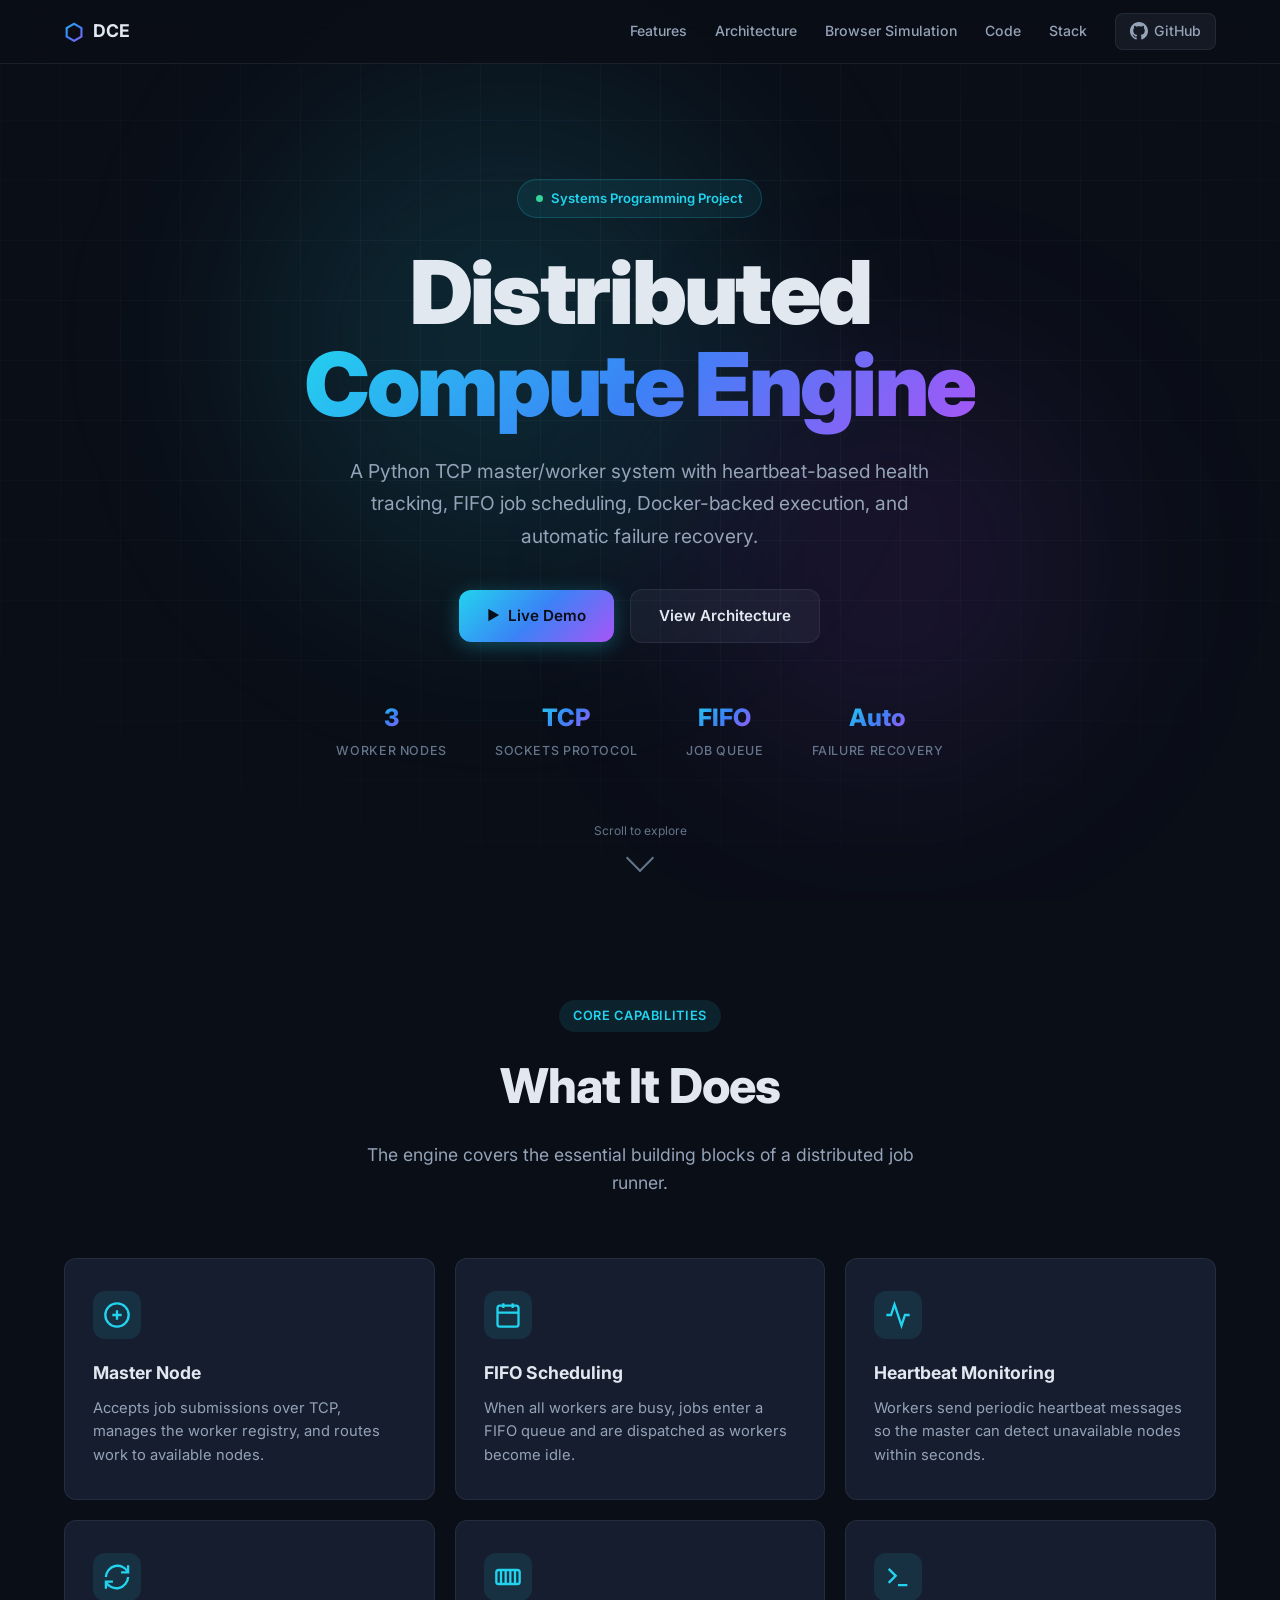
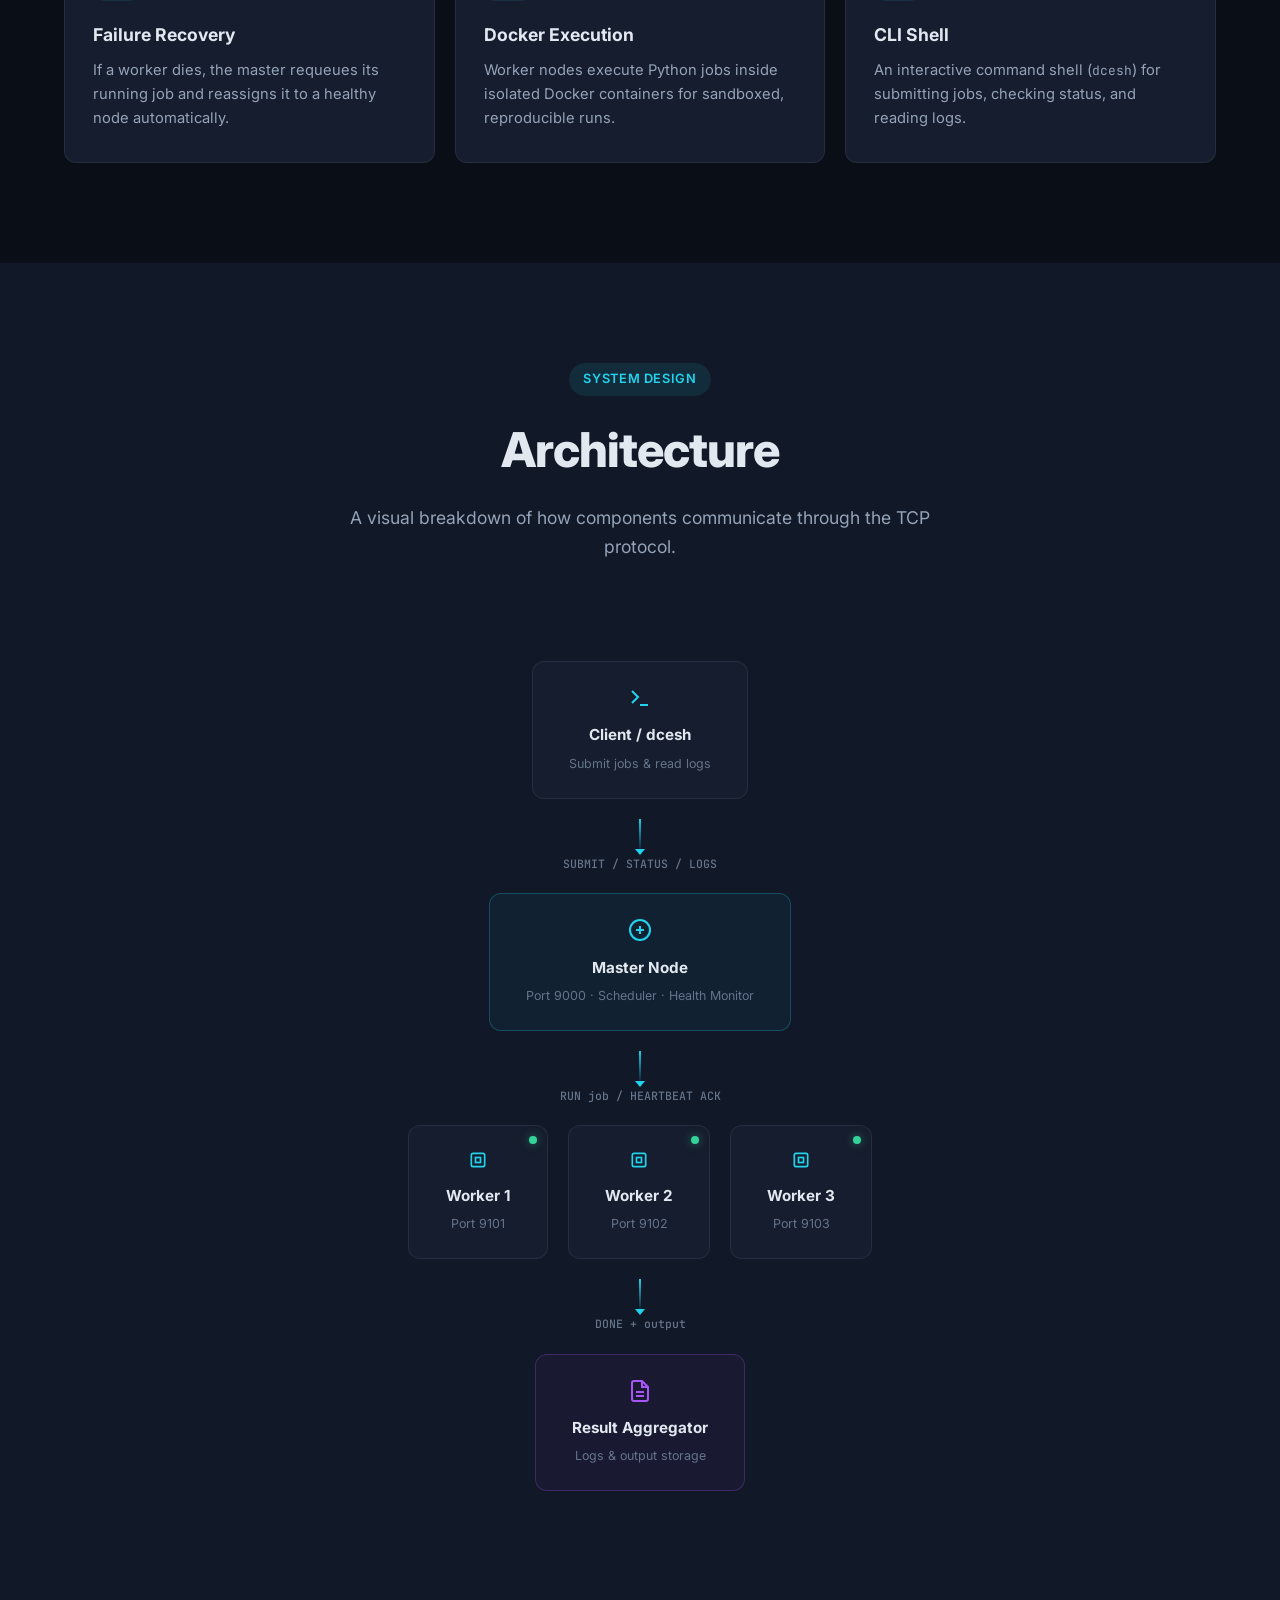
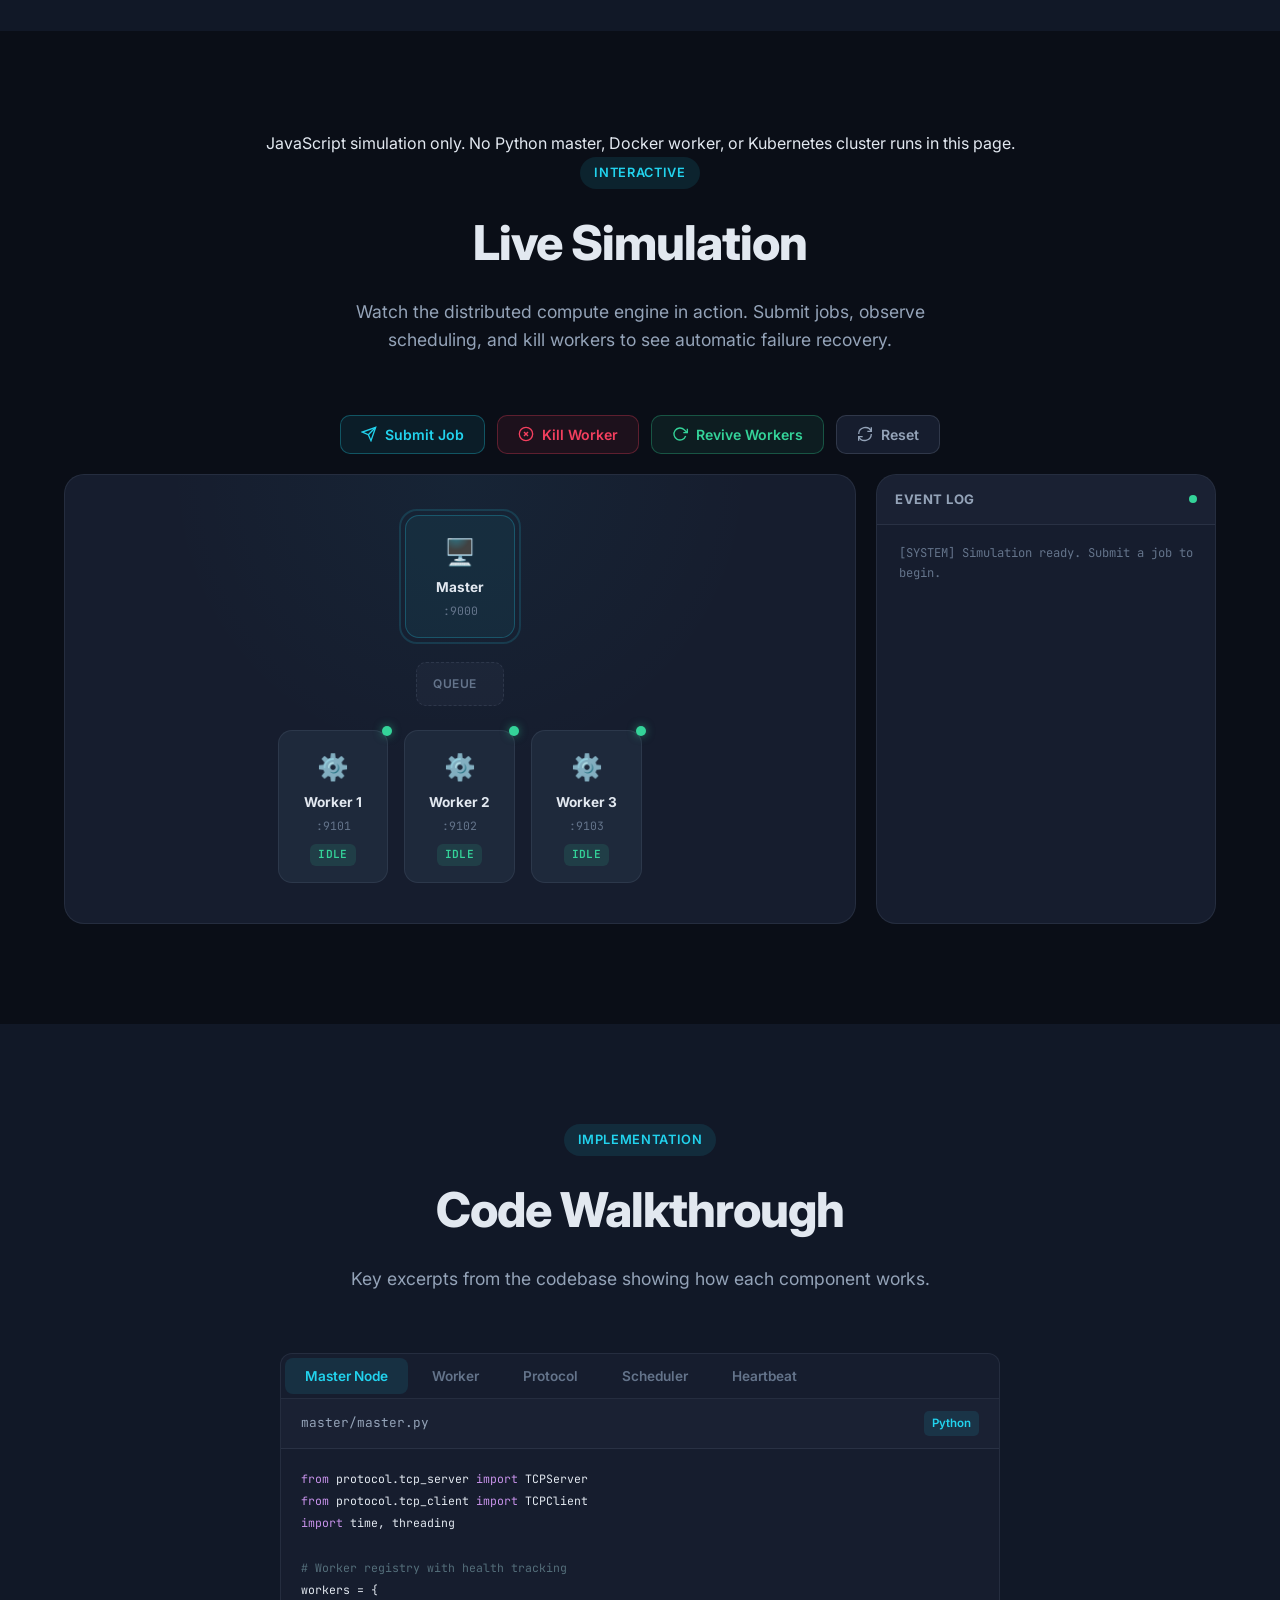
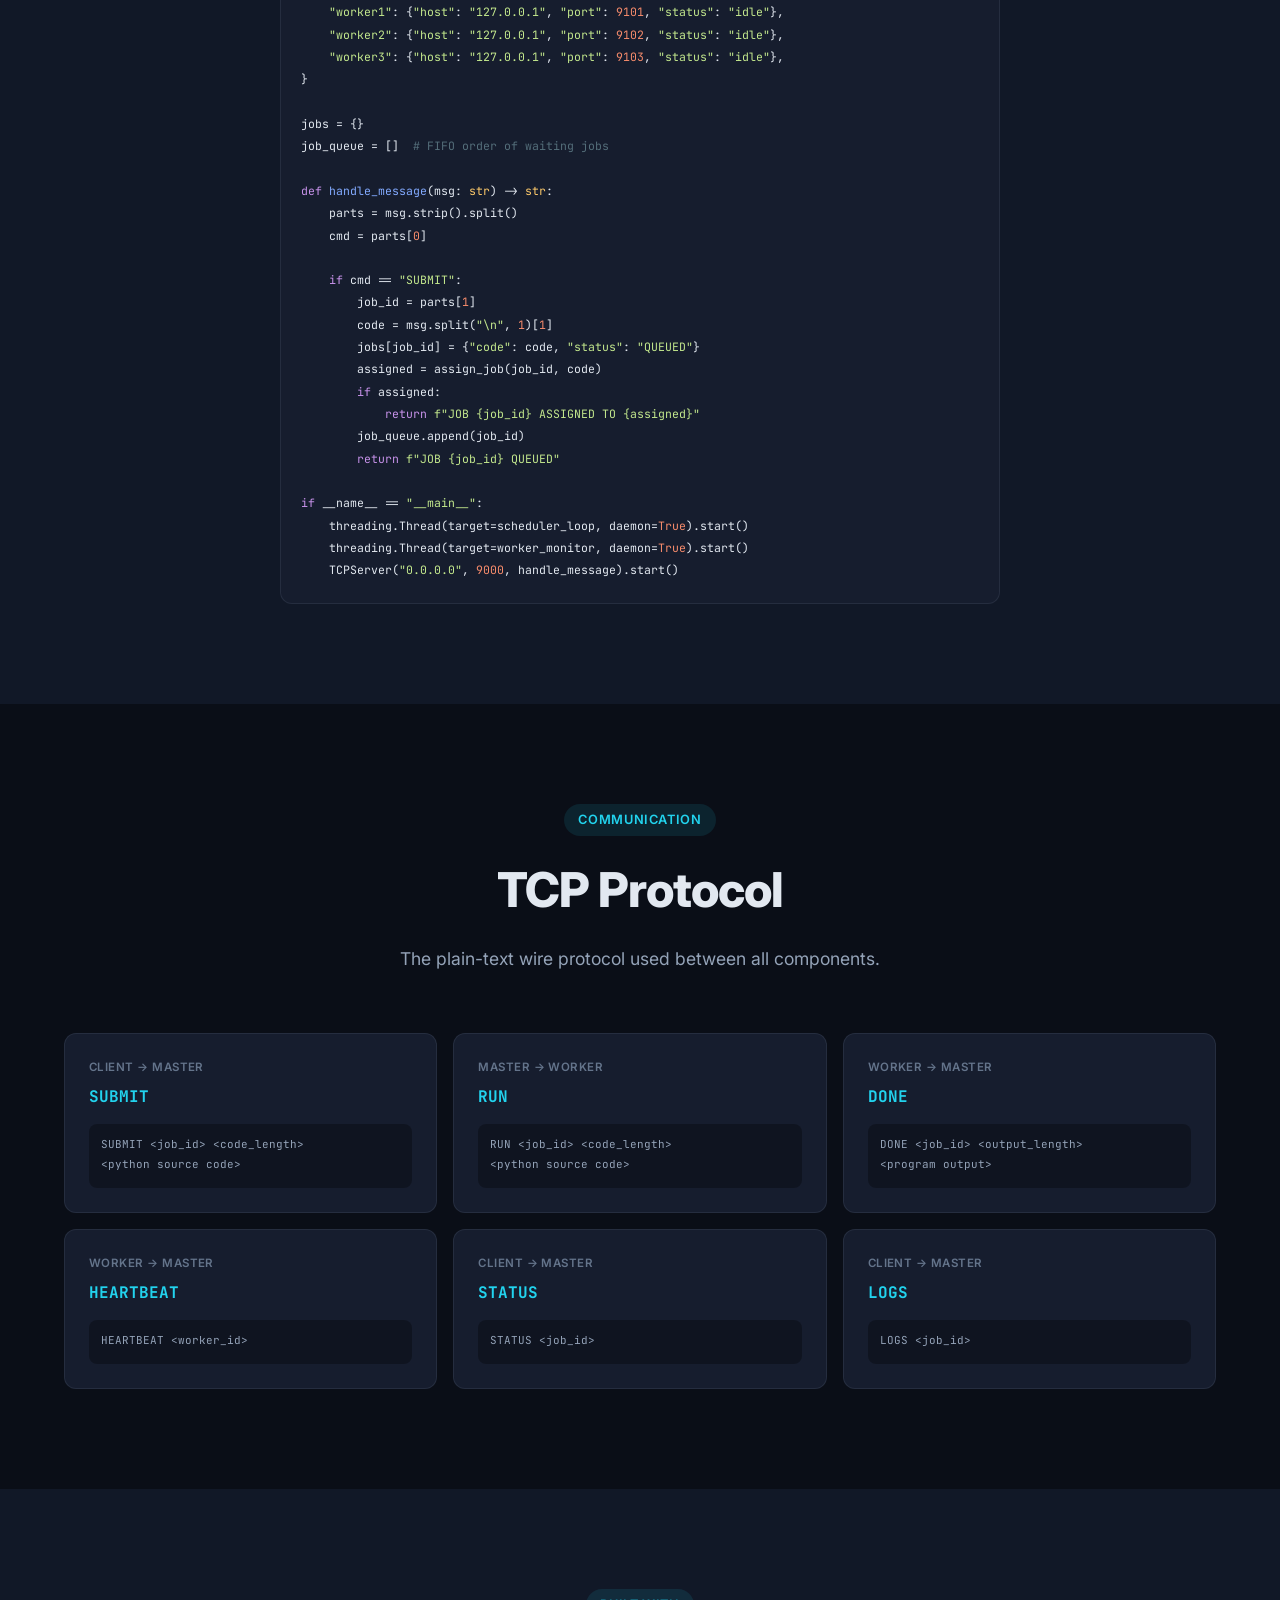
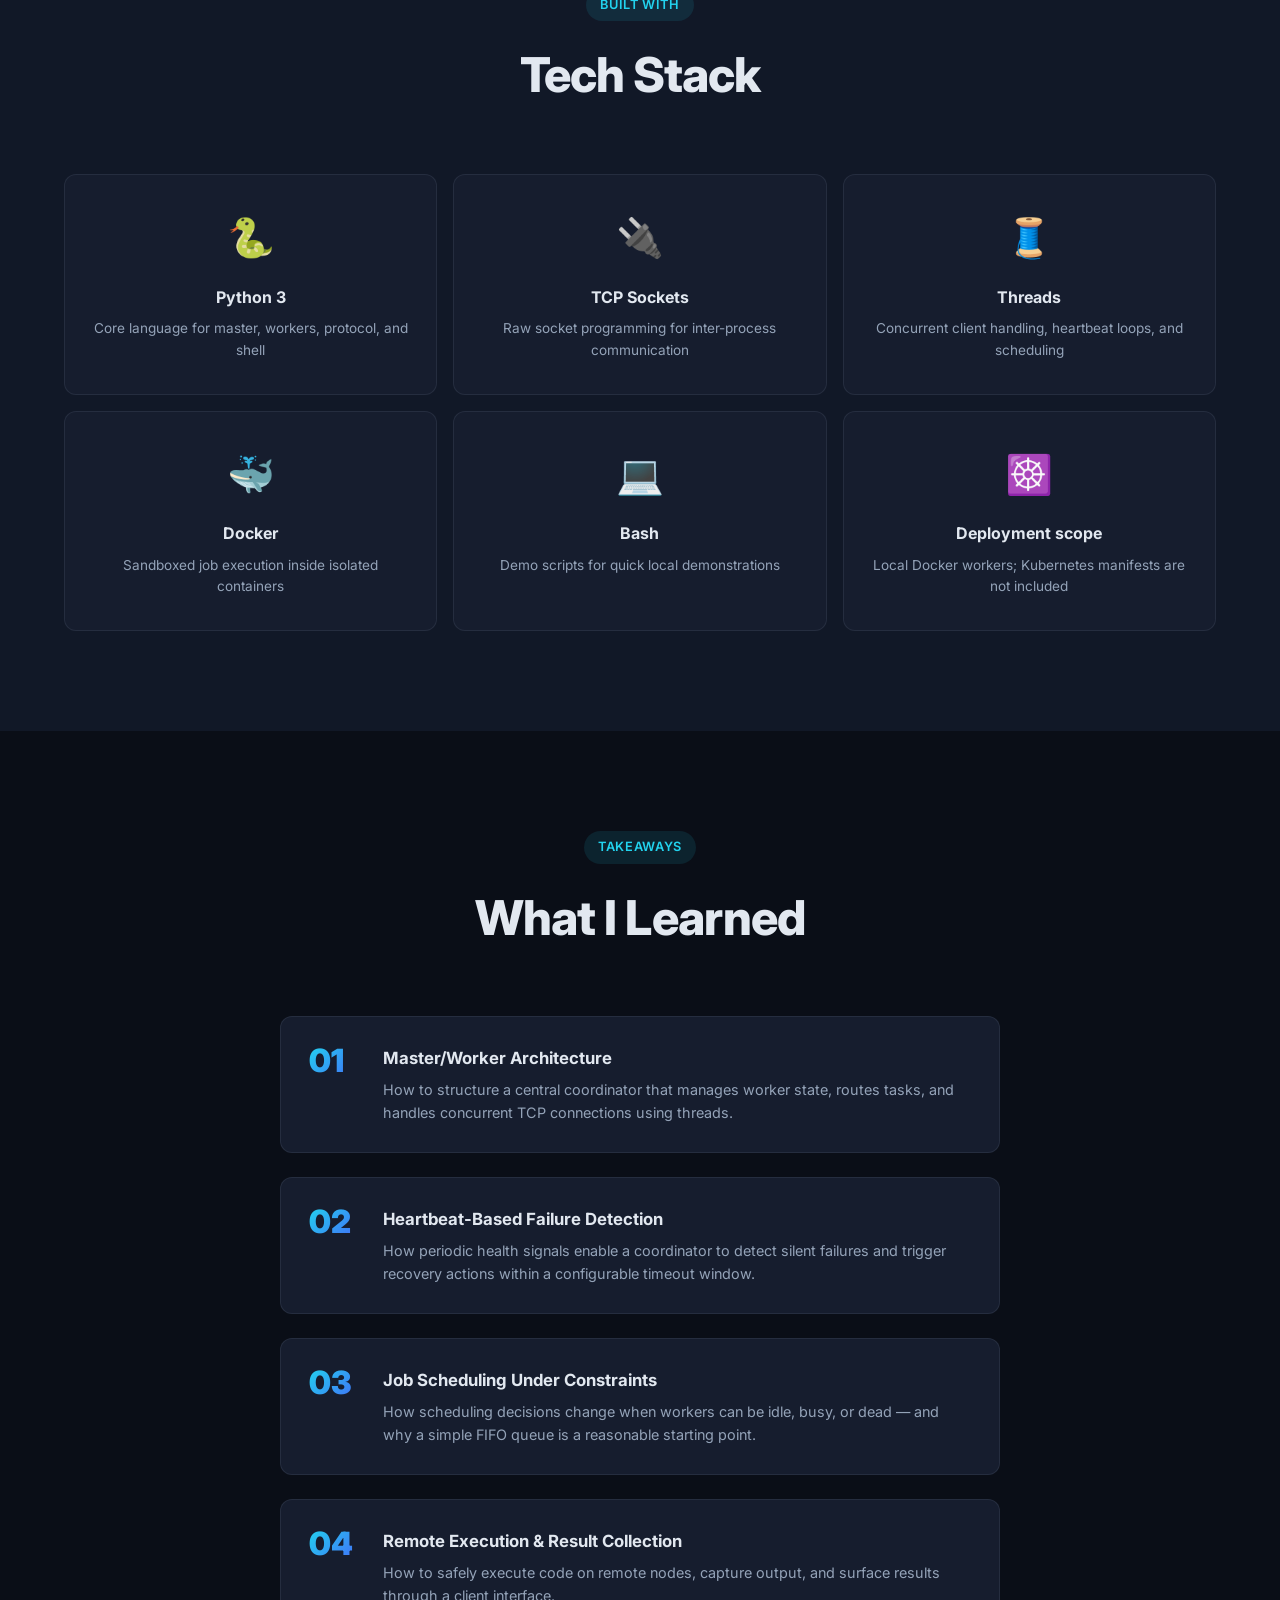
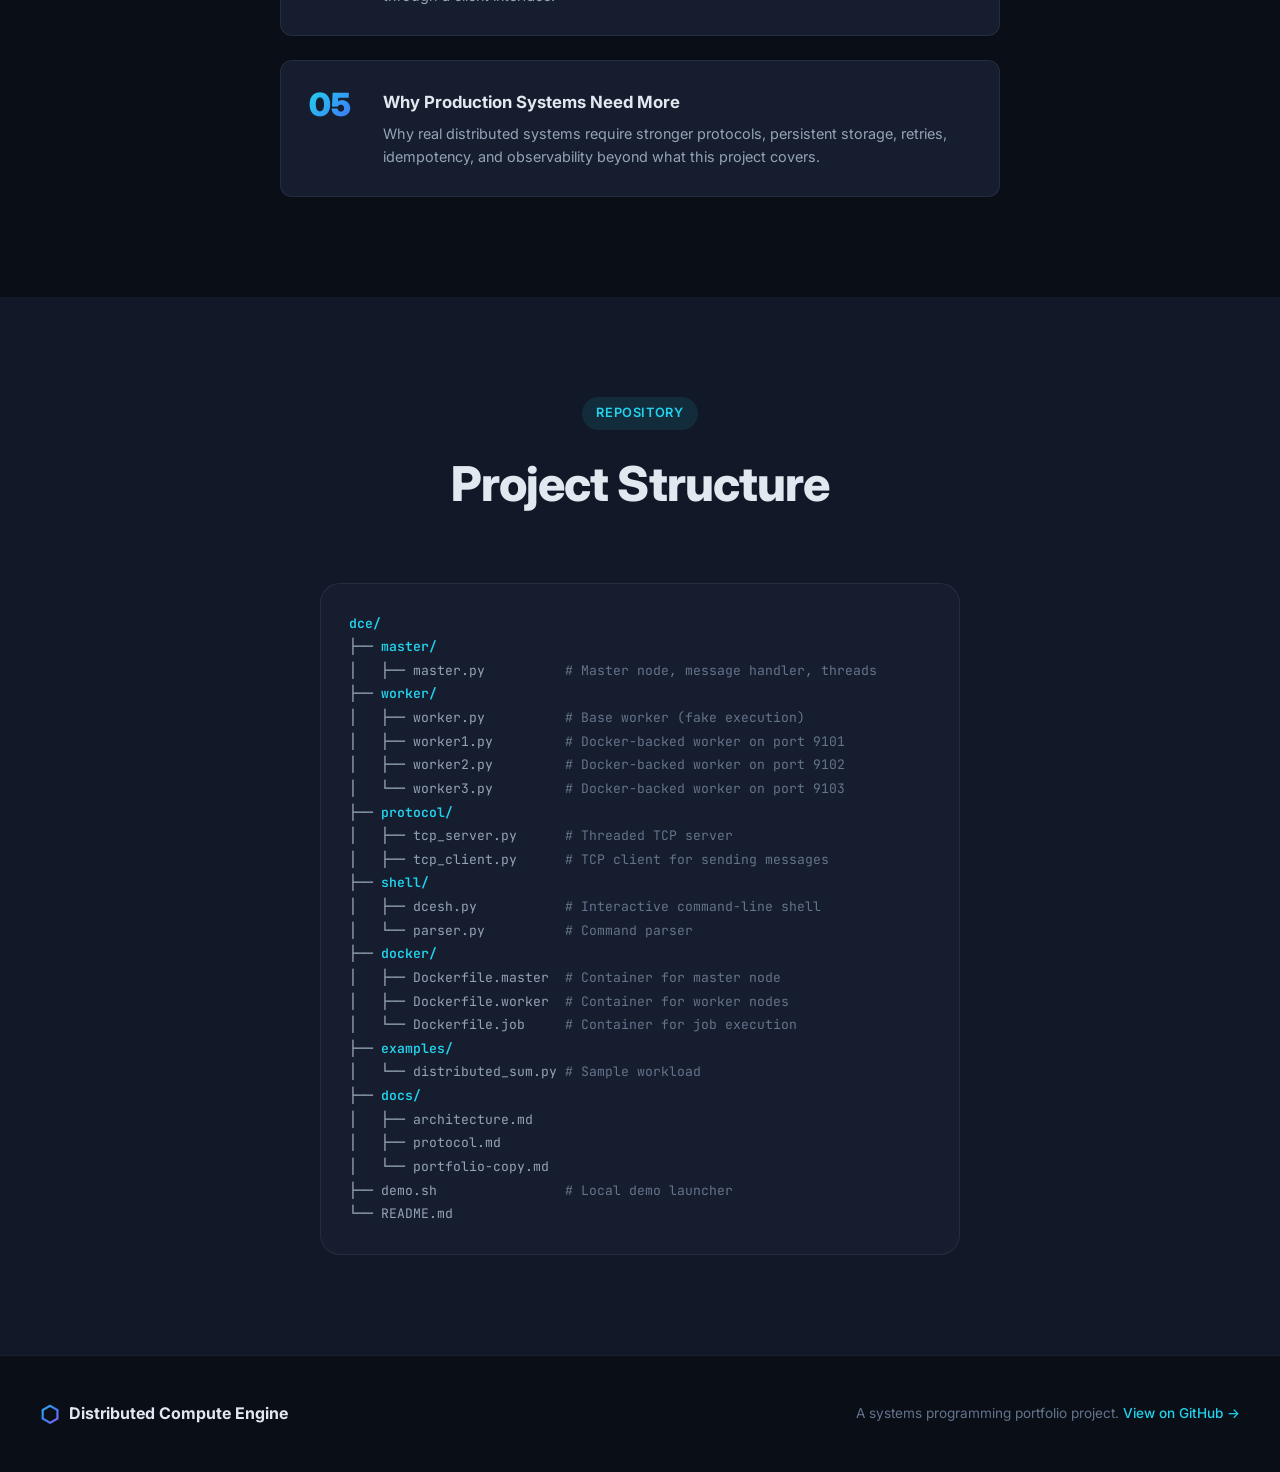
==== commit 6358f286: "Preserve completed job state and clarify distributed-system scope" ====
--- a/website/index.html
+++ b/website/index.html
@@ -21,7 +21,7 @@
       <div class="nav-links">
         <a href="#features" class="nav-link">Features</a>
         <a href="#architecture" class="nav-link">Architecture</a>
-        <a href="#simulation" class="nav-link">Live Demo</a>
+        <a href="#simulation" class="nav-link">Browser Simulation</a>
         <a href="#code" class="nav-link">Code</a>
         <a href="#tech" class="nav-link">Stack</a>
         <a href="https://github.com/Sourya-Prabaharan/dce" target="_blank" class="nav-link nav-github">
@@ -229,6 +229,7 @@
 
   <!-- ========== INTERACTIVE SIMULATION ========== -->
   <section id="simulation">
+    <p style="text-align:center">JavaScript simulation only. No Python master, Docker worker, or Kubernetes cluster runs in this page.</p>
     <div class="section-container">
       <div class="section-header">
         <span class="section-tag">Interactive</span>
@@ -613,8 +614,8 @@
         </div>
         <div class="tech-card" id="tech-k8s">
           <div class="tech-icon">☸️</div>
-          <h3>Kubernetes</h3>
-          <p>Deployment manifests for container orchestration (future)</p>
+          <h3>Deployment scope</h3>
+          <p>Local Docker workers; Kubernetes manifests are not included</p>
         </div>
       </div>
     </div>
@@ -678,8 +679,6 @@
         <pre class="tree-content"><span class="tree-dir">dce/</span>
 ├── <span class="tree-dir">master/</span>
 │   ├── master.py          <span class="tree-comment"># Master node, message handler, threads</span>
-│   ├── scheduler.py       <span class="tree-comment"># (module placeholder)</span>
-│   └── state.py           <span class="tree-comment"># (module placeholder)</span>
 ├── <span class="tree-dir">worker/</span>
 │   ├── worker.py          <span class="tree-comment"># Base worker (fake execution)</span>
 │   ├── worker1.py         <span class="tree-comment"># Docker-backed worker on port 9101</span>
@@ -688,7 +687,6 @@
 ├── <span class="tree-dir">protocol/</span>
 │   ├── tcp_server.py      <span class="tree-comment"># Threaded TCP server</span>
 │   ├── tcp_client.py      <span class="tree-comment"># TCP client for sending messages</span>
-│   └── protocol.py        <span class="tree-comment"># (module placeholder)</span>
 ├── <span class="tree-dir">shell/</span>
 │   ├── dcesh.py           <span class="tree-comment"># Interactive command-line shell</span>
 │   └── parser.py          <span class="tree-comment"># Command parser</span>
@@ -702,7 +700,6 @@
 │   ├── architecture.md
 │   ├── protocol.md
 │   └── portfolio-copy.md
-├── <span class="tree-dir">k8s/</span>                    <span class="tree-comment"># Kubernetes manifests (future)</span>
 ├── demo.sh                <span class="tree-comment"># Local demo launcher</span>
 └── README.md</pre>
       </div>
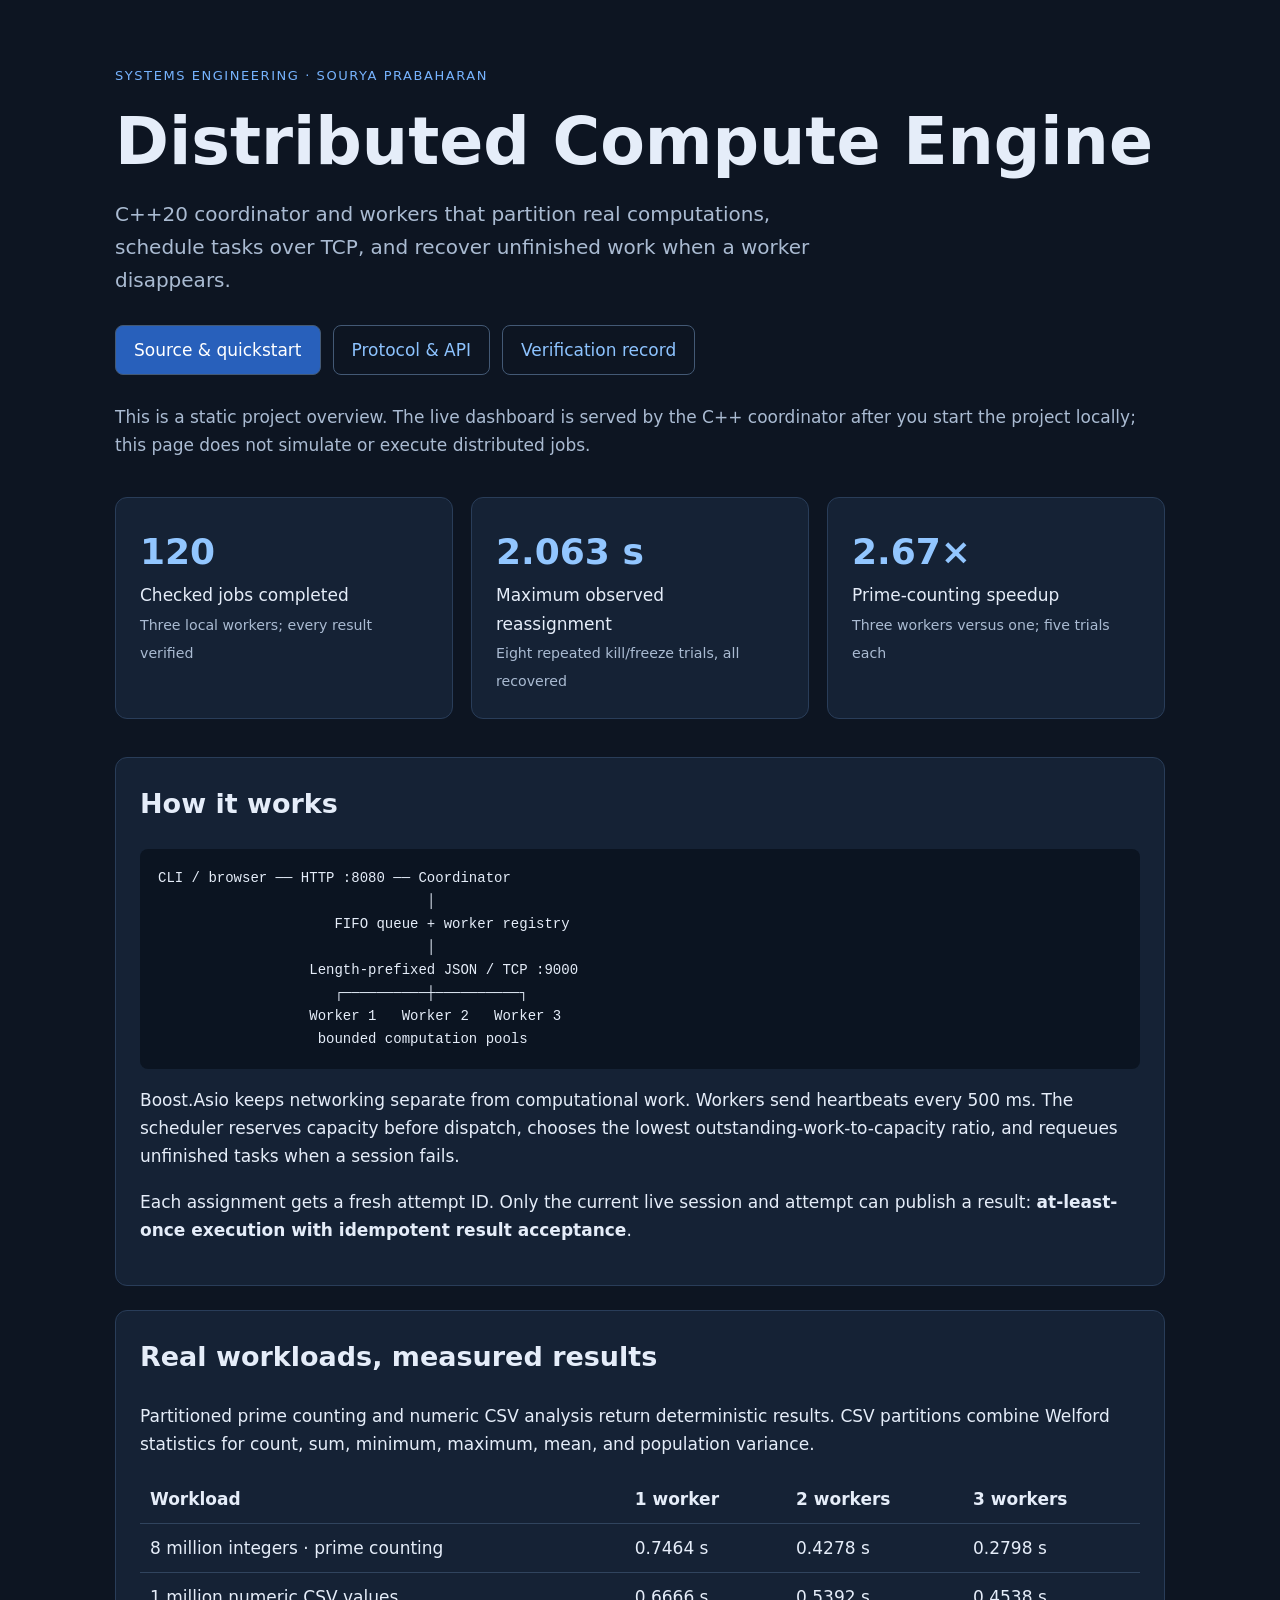
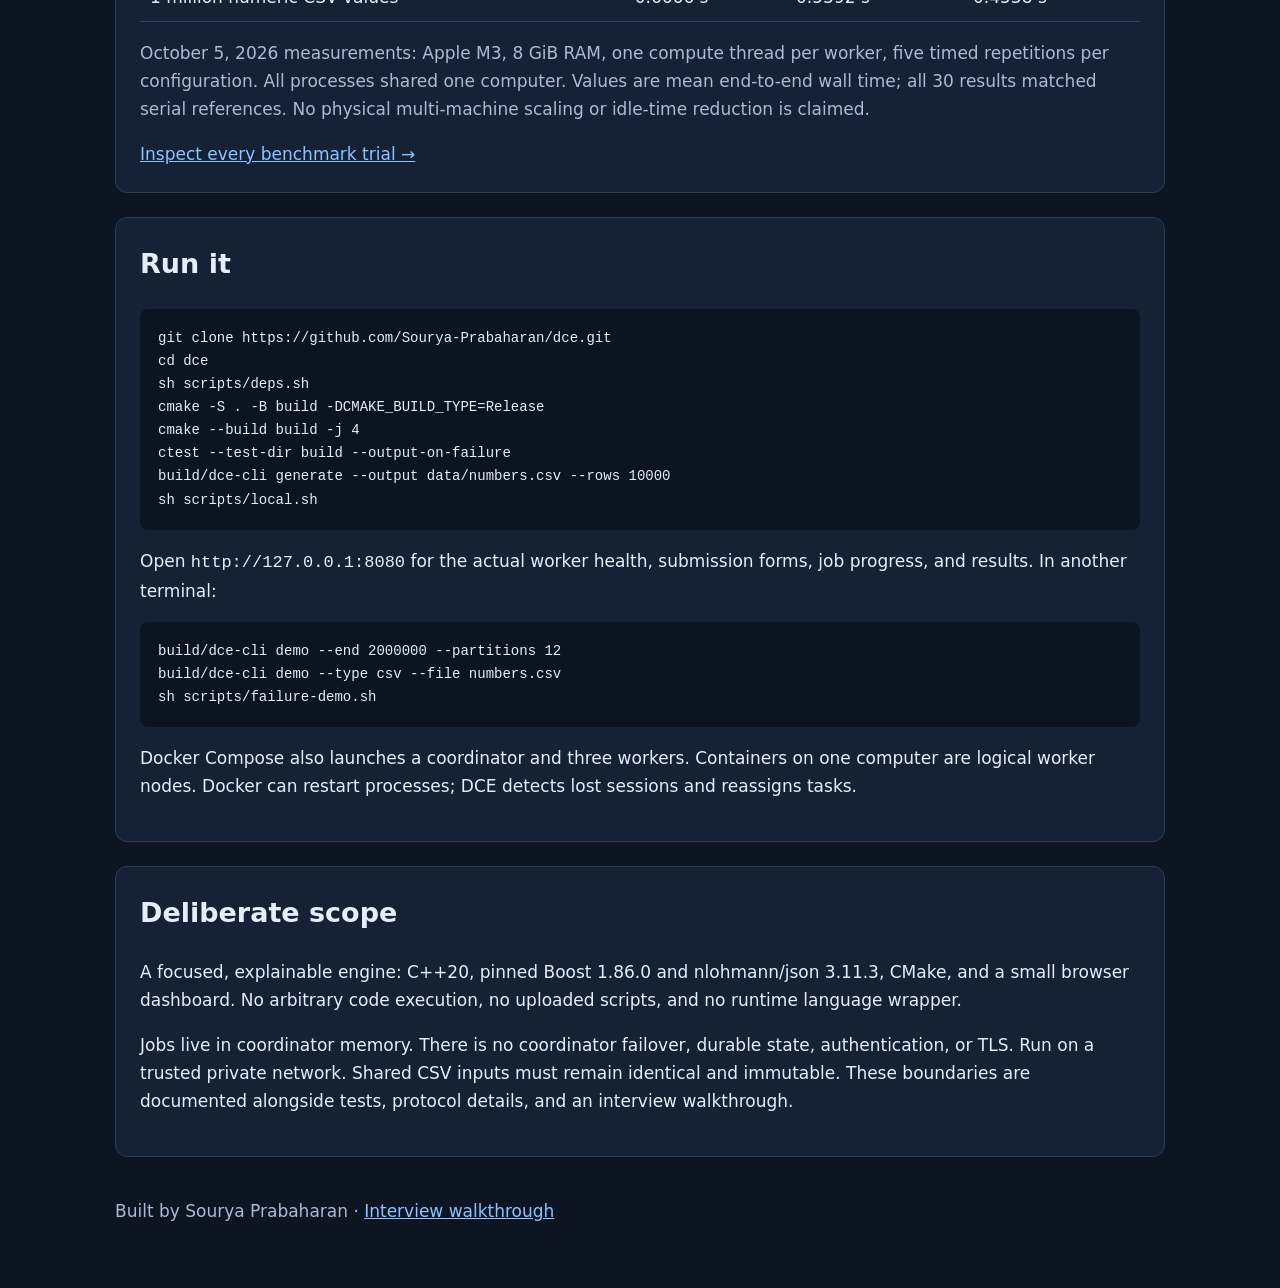
==== commit 0e678837: "Replace Python engine with verified C++20 distributed compute engine" ====
--- a/website/index.html
+++ b/website/index.html
@@ -1,726 +1,39 @@
-<!DOCTYPE html>
+<!doctype html>
 <html lang="en">
 <head>
-  <meta charset="UTF-8" />
-  <meta name="viewport" content="width=device-width, initial-scale=1.0" />
-  <title>Distributed Compute Engine — Portfolio Project</title>
-  <meta name="description" content="A Python TCP master/worker distributed compute engine with heartbeat-based health tracking, FIFO job scheduling, Docker-backed execution, and failure recovery. Built by Sourya Prabaharan." />
-  <link rel="preconnect" href="https://fonts.googleapis.com" />
-  <link rel="preconnect" href="https://fonts.gstatic.com" crossorigin />
-  <link href="https://fonts.googleapis.com/css2?family=Inter:wght@300;400;500;600;700;800;900&family=JetBrains+Mono:wght@400;500;600&display=swap" rel="stylesheet" />
-  <link rel="stylesheet" href="style.css" />
+<meta charset="utf-8"><meta name="viewport" content="width=device-width,initial-scale=1">
+<title>Distributed Compute Engine · C++20 · Sourya Prabaharan</title>
+<meta name="description" content="A C++20 distributed compute engine with a custom TCP protocol, load-aware scheduling, worker recovery, and measured prime and CSV workloads.">
+<style>
+:root{color-scheme:dark}body{margin:0;background:#0d1522;color:#e5edf9;font:17px/1.65 system-ui,sans-serif}main{max-width:1050px;margin:auto;padding:65px 26px}h1{font-size:clamp(36px,6vw,65px);line-height:1.1;margin:20px 0}h2{font-size:27px;margin-top:0}.eyebrow{color:#77b4ff;letter-spacing:.12em;text-transform:uppercase;font-size:13px}.intro{max-width:750px;color:#aabbd2;font-size:20px}.links{display:flex;flex-wrap:wrap;gap:12px;margin:28px 0}a{color:#8dc3ff}.button{padding:10px 18px;border:1px solid #435975;border-radius:8px;text-decoration:none}.primary{background:#2860bb;color:white}.grid{display:grid;grid-template-columns:repeat(auto-fit,minmax(235px,1fr));gap:18px;margin:38px 0}.card,section{background:#152235;border:1px solid #293d59;border-radius:12px;padding:24px}section{margin:24px 0}.metric{font-size:36px;font-weight:700;display:block;color:#92c6ff}small,.muted{color:#aabbd2}pre{overflow:auto;background:#0b1421;padding:18px;border-radius:8px;font-size:14px}code{font-family:ui-monospace,monospace}table{border-collapse:collapse;width:100%}th,td{text-align:left;padding:10px;border-bottom:1px solid #30445e}.scroll{overflow:auto}footer{margin-top:40px;color:#aabbd2}
+</style>
 </head>
-<body>
-  <!-- ========== NAVIGATION ========== -->
-  <nav id="main-nav">
-    <div class="nav-inner">
-      <a href="#hero" class="nav-logo">
-        <span class="logo-icon">⬡</span>
-        <span class="logo-text">DCE</span>
-      </a>
-      <div class="nav-links">
-        <a href="#features" class="nav-link">Features</a>
-        <a href="#architecture" class="nav-link">Architecture</a>
-        <a href="#simulation" class="nav-link">Browser Simulation</a>
-        <a href="#code" class="nav-link">Code</a>
-        <a href="#tech" class="nav-link">Stack</a>
-        <a href="https://github.com/Sourya-Prabaharan/dce" target="_blank" class="nav-link nav-github">
-          <svg width="18" height="18" viewBox="0 0 24 24" fill="currentColor"><path d="M12 0c-6.626 0-12 5.373-12 12 0 5.302 3.438 9.8 8.207 11.387.599.111.793-.261.793-.577v-2.234c-3.338.726-4.033-1.416-4.033-1.416-.546-1.387-1.333-1.756-1.333-1.756-1.089-.745.083-.729.083-.729 1.205.084 1.839 1.237 1.839 1.237 1.07 1.834 2.807 1.304 3.492.997.107-.775.418-1.305.762-1.604-2.665-.305-5.467-1.334-5.467-5.931 0-1.311.469-2.381 1.236-3.221-.124-.303-.535-1.524.117-3.176 0 0 1.008-.322 3.301 1.23.957-.266 1.983-.399 3.003-.404 1.02.005 2.047.138 3.006.404 2.291-1.552 3.297-1.23 3.297-1.23.653 1.653.242 2.874.118 3.176.77.84 1.235 1.911 1.235 3.221 0 4.609-2.807 5.624-5.479 5.921.43.372.823 1.102.823 2.222v3.293c0 .319.192.694.801.576 4.765-1.589 8.199-6.086 8.199-11.386 0-6.627-5.373-12-12-12z"/></svg>
-          GitHub
-        </a>
-      </div>
-      <button id="mobile-menu-btn" class="mobile-menu-btn" aria-label="Toggle menu">
-        <span></span><span></span><span></span>
-      </button>
-    </div>
-  </nav>
-
-  <!-- ========== HERO ========== -->
-  <section id="hero">
-    <div class="hero-bg-grid"></div>
-    <div class="hero-glow hero-glow-1"></div>
-    <div class="hero-glow hero-glow-2"></div>
-    <div class="hero-content">
-      <div class="hero-badge">
-        <span class="badge-dot"></span>
-        Systems Programming Project
-      </div>
-      <h1 id="hero-title">
-        Distributed<br />
-        <span class="gradient-text">Compute Engine</span>
-      </h1>
-      <p class="hero-subtitle">
-        A Python TCP master/worker system with heartbeat-based health tracking,
-        FIFO job scheduling, Docker-backed execution, and automatic failure recovery.
-      </p>
-      <div class="hero-actions">
-        <a href="#simulation" class="btn btn-primary" id="hero-demo-btn">
-          <span class="btn-icon">▶</span>
-          Live Demo
-        </a>
-        <a href="#architecture" class="btn btn-secondary" id="hero-arch-btn">
-          View Architecture
-        </a>
-      </div>
-      <div class="hero-stats">
-        <div class="stat">
-          <span class="stat-value">3</span>
-          <span class="stat-label">Worker Nodes</span>
-        </div>
-        <div class="stat">
-          <span class="stat-value">TCP</span>
-          <span class="stat-label">Sockets Protocol</span>
-        </div>
-        <div class="stat">
-          <span class="stat-value">FIFO</span>
-          <span class="stat-label">Job Queue</span>
-        </div>
-        <div class="stat">
-          <span class="stat-value">Auto</span>
-          <span class="stat-label">Failure Recovery</span>
-        </div>
-      </div>
-    </div>
-    <div class="hero-scroll-indicator">
-      <span>Scroll to explore</span>
-      <div class="scroll-arrow"></div>
-    </div>
-  </section>
-
-  <!-- ========== FEATURES ========== -->
-  <section id="features">
-    <div class="section-container">
-      <div class="section-header">
-        <span class="section-tag">Core Capabilities</span>
-        <h2>What It Does</h2>
-        <p class="section-desc">The engine covers the essential building blocks of a distributed job runner.</p>
-      </div>
-      <div class="features-grid">
-        <div class="feature-card" id="feature-master">
-          <div class="feature-icon">
-            <svg width="28" height="28" viewBox="0 0 24 24" fill="none" stroke="currentColor" stroke-width="2"><circle cx="12" cy="12" r="10"/><line x1="12" y1="8" x2="12" y2="16"/><line x1="8" y1="12" x2="16" y2="12"/></svg>
-          </div>
-          <h3>Master Node</h3>
-          <p>Accepts job submissions over TCP, manages the worker registry, and routes work to available nodes.</p>
-        </div>
-        <div class="feature-card" id="feature-scheduler">
-          <div class="feature-icon">
-            <svg width="28" height="28" viewBox="0 0 24 24" fill="none" stroke="currentColor" stroke-width="2"><rect x="3" y="4" width="18" height="18" rx="2"/><line x1="16" y1="2" x2="16" y2="6"/><line x1="8" y1="2" x2="8" y2="6"/><line x1="3" y1="10" x2="21" y2="10"/></svg>
-          </div>
-          <h3>FIFO Scheduling</h3>
-          <p>When all workers are busy, jobs enter a FIFO queue and are dispatched as workers become idle.</p>
-        </div>
-        <div class="feature-card" id="feature-heartbeat">
-          <div class="feature-icon">
-            <svg width="28" height="28" viewBox="0 0 24 24" fill="none" stroke="currentColor" stroke-width="2"><polyline points="22,12 18,12 15,21 9,3 6,12 2,12"/></svg>
-          </div>
-          <h3>Heartbeat Monitoring</h3>
-          <p>Workers send periodic heartbeat messages so the master can detect unavailable nodes within seconds.</p>
-        </div>
-        <div class="feature-card" id="feature-failover">
-          <div class="feature-icon">
-            <svg width="28" height="28" viewBox="0 0 24 24" fill="none" stroke="currentColor" stroke-width="2"><path d="M21.5 2v6h-6M2.5 22v-6h6"/><path d="M2.5 12A10 10 0 0 1 21.5 8"/><path d="M21.5 12A10 10 0 0 1 2.5 16"/></svg>
-          </div>
-          <h3>Failure Recovery</h3>
-          <p>If a worker dies, the master requeues its running job and reassigns it to a healthy node automatically.</p>
-        </div>
-        <div class="feature-card" id="feature-docker">
-          <div class="feature-icon">
-            <svg width="28" height="28" viewBox="0 0 24 24" fill="none" stroke="currentColor" stroke-width="2"><rect x="2" y="6" width="20" height="12" rx="2"/><line x1="6" y1="6" x2="6" y2="18"/><line x1="10" y1="6" x2="10" y2="18"/><line x1="14" y1="6" x2="14" y2="18"/><line x1="18" y1="6" x2="18" y2="18"/></svg>
-          </div>
-          <h3>Docker Execution</h3>
-          <p>Worker nodes execute Python jobs inside isolated Docker containers for sandboxed, reproducible runs.</p>
-        </div>
-        <div class="feature-card" id="feature-shell">
-          <div class="feature-icon">
-            <svg width="28" height="28" viewBox="0 0 24 24" fill="none" stroke="currentColor" stroke-width="2"><polyline points="4 17 10 11 4 5"/><line x1="12" y1="19" x2="20" y2="19"/></svg>
-          </div>
-          <h3>CLI Shell</h3>
-          <p>An interactive command shell (<code>dcesh</code>) for submitting jobs, checking status, and reading logs.</p>
-        </div>
-      </div>
-    </div>
-  </section>
-
-  <!-- ========== ARCHITECTURE ========== -->
-  <section id="architecture">
-    <div class="section-container">
-      <div class="section-header">
-        <span class="section-tag">System Design</span>
-        <h2>Architecture</h2>
-        <p class="section-desc">A visual breakdown of how components communicate through the TCP protocol.</p>
-      </div>
-      <div class="arch-diagram" id="arch-diagram">
-        <!-- Client -->
-        <div class="arch-node arch-client" id="arch-client">
-          <div class="arch-node-icon">
-            <svg width="24" height="24" viewBox="0 0 24 24" fill="none" stroke="currentColor" stroke-width="2"><polyline points="4 17 10 11 4 5"/><line x1="12" y1="19" x2="20" y2="19"/></svg>
-          </div>
-          <span class="arch-node-label">Client / dcesh</span>
-          <span class="arch-node-detail">Submit jobs & read logs</span>
-        </div>
-        <!-- Arrow Client → Master -->
-        <div class="arch-arrow arch-arrow-client-master">
-          <div class="arch-arrow-line"></div>
-          <span class="arch-arrow-label">SUBMIT / STATUS / LOGS</span>
-        </div>
-        <!-- Master -->
-        <div class="arch-node arch-master" id="arch-master">
-          <div class="arch-node-icon">
-            <svg width="24" height="24" viewBox="0 0 24 24" fill="none" stroke="currentColor" stroke-width="2"><circle cx="12" cy="12" r="10"/><line x1="12" y1="8" x2="12" y2="16"/><line x1="8" y1="12" x2="16" y2="12"/></svg>
-          </div>
-          <span class="arch-node-label">Master Node</span>
-          <span class="arch-node-detail">Port 9000 · Scheduler · Health Monitor</span>
-        </div>
-        <!-- Arrow Master → Workers -->
-        <div class="arch-arrow arch-arrow-master-workers">
-          <div class="arch-arrow-line"></div>
-          <span class="arch-arrow-label">RUN job / HEARTBEAT ACK</span>
-        </div>
-        <!-- Workers row -->
-        <div class="arch-workers-row">
-          <div class="arch-node arch-worker" id="arch-worker1">
-            <div class="arch-node-status arch-status-idle"></div>
-            <div class="arch-node-icon">
-              <svg width="20" height="20" viewBox="0 0 24 24" fill="none" stroke="currentColor" stroke-width="2"><rect x="4" y="4" width="16" height="16" rx="2"/><rect x="9" y="9" width="6" height="6"/></svg>
-            </div>
-            <span class="arch-node-label">Worker 1</span>
-            <span class="arch-node-detail">Port 9101</span>
-          </div>
-          <div class="arch-node arch-worker" id="arch-worker2">
-            <div class="arch-node-status arch-status-idle"></div>
-            <div class="arch-node-icon">
-              <svg width="20" height="20" viewBox="0 0 24 24" fill="none" stroke="currentColor" stroke-width="2"><rect x="4" y="4" width="16" height="16" rx="2"/><rect x="9" y="9" width="6" height="6"/></svg>
-            </div>
-            <span class="arch-node-label">Worker 2</span>
-            <span class="arch-node-detail">Port 9102</span>
-          </div>
-          <div class="arch-node arch-worker" id="arch-worker3">
-            <div class="arch-node-status arch-status-idle"></div>
-            <div class="arch-node-icon">
-              <svg width="20" height="20" viewBox="0 0 24 24" fill="none" stroke="currentColor" stroke-width="2"><rect x="4" y="4" width="16" height="16" rx="2"/><rect x="9" y="9" width="6" height="6"/></svg>
-            </div>
-            <span class="arch-node-label">Worker 3</span>
-            <span class="arch-node-detail">Port 9103</span>
-          </div>
-        </div>
-        <!-- Arrow Workers → Result -->
-        <div class="arch-arrow arch-arrow-workers-result">
-          <div class="arch-arrow-line"></div>
-          <span class="arch-arrow-label">DONE + output</span>
-        </div>
-        <!-- Result Aggregator -->
-        <div class="arch-node arch-result" id="arch-result">
-          <div class="arch-node-icon">
-            <svg width="24" height="24" viewBox="0 0 24 24" fill="none" stroke="currentColor" stroke-width="2"><path d="M14 2H6a2 2 0 0 0-2 2v16a2 2 0 0 0 2 2h12a2 2 0 0 0 2-2V8z"/><polyline points="14 2 14 8 20 8"/><line x1="16" y1="13" x2="8" y2="13"/><line x1="16" y1="17" x2="8" y2="17"/></svg>
-          </div>
-          <span class="arch-node-label">Result Aggregator</span>
-          <span class="arch-node-detail">Logs & output storage</span>
-        </div>
-        <!-- Heartbeat overlay -->
-        <div class="arch-heartbeat-lines">
-          <div class="heartbeat-pulse hb-1"></div>
-          <div class="heartbeat-pulse hb-2"></div>
-          <div class="heartbeat-pulse hb-3"></div>
-        </div>
-      </div>
-    </div>
-  </section>
-
-  <!-- ========== INTERACTIVE SIMULATION ========== -->
-  <section id="simulation">
-    <p style="text-align:center">JavaScript simulation only. No Python master, Docker worker, or Kubernetes cluster runs in this page.</p>
-    <div class="section-container">
-      <div class="section-header">
-        <span class="section-tag">Interactive</span>
-        <h2>Live Simulation</h2>
-        <p class="section-desc">
-          Watch the distributed compute engine in action. Submit jobs, observe scheduling,
-          and kill workers to see automatic failure recovery.
-        </p>
-      </div>
-      <div class="sim-wrapper">
-        <!-- Controls -->
-        <div class="sim-controls" id="sim-controls">
-          <button class="sim-btn sim-btn-submit" id="sim-submit-btn">
-            <svg width="16" height="16" viewBox="0 0 24 24" fill="none" stroke="currentColor" stroke-width="2"><line x1="22" y1="2" x2="11" y2="13"/><polygon points="22 2 15 22 11 13 2 9 22 2"/></svg>
-            Submit Job
-          </button>
-          <button class="sim-btn sim-btn-kill" id="sim-kill-btn">
-            <svg width="16" height="16" viewBox="0 0 24 24" fill="none" stroke="currentColor" stroke-width="2"><circle cx="12" cy="12" r="10"/><line x1="15" y1="9" x2="9" y2="15"/><line x1="9" y1="9" x2="15" y2="15"/></svg>
-            Kill Worker
-          </button>
-          <button class="sim-btn sim-btn-revive" id="sim-revive-btn">
-            <svg width="16" height="16" viewBox="0 0 24 24" fill="none" stroke="currentColor" stroke-width="2"><polyline points="23 4 23 10 17 10"/><path d="M20.49 15a9 9 0 1 1-2.12-9.36L23 10"/></svg>
-            Revive Workers
-          </button>
-          <button class="sim-btn sim-btn-reset" id="sim-reset-btn">
-            <svg width="16" height="16" viewBox="0 0 24 24" fill="none" stroke="currentColor" stroke-width="2"><path d="M21.5 2v6h-6M2.5 22v-6h6"/><path d="M2.5 12A10 10 0 0 1 21.5 8"/><path d="M21.5 12A10 10 0 0 1 2.5 16"/></svg>
-            Reset
-          </button>
-        </div>
-
-        <div class="sim-layout">
-          <!-- Simulation Canvas -->
-          <div class="sim-canvas" id="sim-canvas">
-            <!-- Master Node -->
-            <div class="sim-node sim-master-node" id="sim-master">
-              <div class="sim-node-ring"></div>
-              <div class="sim-node-inner">
-                <span class="sim-node-emoji">🖥️</span>
-                <span class="sim-node-name">Master</span>
-                <span class="sim-node-port">:9000</span>
-              </div>
-            </div>
-
-            <!-- Queue display -->
-            <div class="sim-queue" id="sim-queue">
-              <span class="sim-queue-label">Queue</span>
-              <div class="sim-queue-items" id="sim-queue-items"></div>
-            </div>
-
-            <!-- Workers -->
-            <div class="sim-workers" id="sim-workers">
-              <div class="sim-node sim-worker-node" data-worker="worker1" id="sim-worker1">
-                <div class="sim-node-ring"></div>
-                <div class="sim-node-inner">
-                  <span class="sim-node-emoji">⚙️</span>
-                  <span class="sim-node-name">Worker 1</span>
-                  <span class="sim-node-port">:9101</span>
-                  <span class="sim-node-status" id="sim-w1-status">idle</span>
-                </div>
-                <div class="sim-heartbeat-indicator" id="sim-w1-hb">
-                  <span class="hb-dot"></span>
-                </div>
-              </div>
-              <div class="sim-node sim-worker-node" data-worker="worker2" id="sim-worker2">
-                <div class="sim-node-ring"></div>
-                <div class="sim-node-inner">
-                  <span class="sim-node-emoji">⚙️</span>
-                  <span class="sim-node-name">Worker 2</span>
-                  <span class="sim-node-port">:9102</span>
-                  <span class="sim-node-status" id="sim-w2-status">idle</span>
-                </div>
-                <div class="sim-heartbeat-indicator" id="sim-w2-hb">
-                  <span class="hb-dot"></span>
-                </div>
-              </div>
-              <div class="sim-node sim-worker-node" data-worker="worker3" id="sim-worker3">
-                <div class="sim-node-ring"></div>
-                <div class="sim-node-inner">
-                  <span class="sim-node-emoji">⚙️</span>
-                  <span class="sim-node-name">Worker 3</span>
-                  <span class="sim-node-port">:9103</span>
-                  <span class="sim-node-status" id="sim-w3-status">idle</span>
-                </div>
-                <div class="sim-heartbeat-indicator" id="sim-w3-hb">
-                  <span class="hb-dot"></span>
-                </div>
-              </div>
-            </div>
-
-            <!-- Animated message particles (added dynamically via JS) -->
-          </div>
-
-          <!-- Event Log -->
-          <div class="sim-log-panel" id="sim-log-panel">
-            <div class="sim-log-header">
-              <span class="sim-log-title">Event Log</span>
-              <span class="sim-log-dot"></span>
-            </div>
-            <div class="sim-log" id="sim-log">
-              <div class="log-entry log-system">[SYSTEM] Simulation ready. Submit a job to begin.</div>
-            </div>
-          </div>
-        </div>
-      </div>
-    </div>
-  </section>
-
-  <!-- ========== CODE WALKTHROUGH ========== -->
-  <section id="code">
-    <div class="section-container">
-      <div class="section-header">
-        <span class="section-tag">Implementation</span>
-        <h2>Code Walkthrough</h2>
-        <p class="section-desc">Key excerpts from the codebase showing how each component works.</p>
-      </div>
-      <div class="code-tabs" id="code-tabs">
-        <button class="code-tab active" data-tab="master">Master Node</button>
-        <button class="code-tab" data-tab="worker">Worker</button>
-        <button class="code-tab" data-tab="protocol">Protocol</button>
-        <button class="code-tab" data-tab="scheduler">Scheduler</button>
-        <button class="code-tab" data-tab="heartbeat">Heartbeat</button>
-      </div>
-      <div class="code-panels">
-        <div class="code-panel active" id="panel-master">
-          <div class="code-panel-header">
-            <span class="code-filename">master/master.py</span>
-            <span class="code-lang">Python</span>
-          </div>
-          <pre><code><span class="kw">from</span> protocol.tcp_server <span class="kw">import</span> TCPServer
-<span class="kw">from</span> protocol.tcp_client <span class="kw">import</span> TCPClient
-<span class="kw">import</span> time, threading
-
-<span class="cm"># Worker registry with health tracking</span>
-workers = {
-    <span class="str">"worker1"</span>: {<span class="str">"host"</span>: <span class="str">"127.0.0.1"</span>, <span class="str">"port"</span>: <span class="num">9101</span>, <span class="str">"status"</span>: <span class="str">"idle"</span>},
-    <span class="str">"worker2"</span>: {<span class="str">"host"</span>: <span class="str">"127.0.0.1"</span>, <span class="str">"port"</span>: <span class="num">9102</span>, <span class="str">"status"</span>: <span class="str">"idle"</span>},
-    <span class="str">"worker3"</span>: {<span class="str">"host"</span>: <span class="str">"127.0.0.1"</span>, <span class="str">"port"</span>: <span class="num">9103</span>, <span class="str">"status"</span>: <span class="str">"idle"</span>},
-}
-
-jobs = {}
-job_queue = []  <span class="cm"># FIFO order of waiting jobs</span>
-
-<span class="kw">def</span> <span class="fn">handle_message</span>(msg: <span class="type">str</span>) -> <span class="type">str</span>:
-    parts = msg.strip().split()
-    cmd = parts[<span class="num">0</span>]
-
-    <span class="kw">if</span> cmd == <span class="str">"SUBMIT"</span>:
-        job_id = parts[<span class="num">1</span>]
-        code = msg.split(<span class="str">"\n"</span>, <span class="num">1</span>)[<span class="num">1</span>]
-        jobs[job_id] = {<span class="str">"code"</span>: code, <span class="str">"status"</span>: <span class="str">"QUEUED"</span>}
-        assigned = assign_job(job_id, code)
-        <span class="kw">if</span> assigned:
-            <span class="kw">return</span> <span class="str">f"JOB {job_id} ASSIGNED TO {assigned}"</span>
-        job_queue.append(job_id)
-        <span class="kw">return</span> <span class="str">f"JOB {job_id} QUEUED"</span>
-
-<span class="kw">if</span> __name__ == <span class="str">"__main__"</span>:
-    threading.Thread(target=scheduler_loop, daemon=<span class="num">True</span>).start()
-    threading.Thread(target=worker_monitor, daemon=<span class="num">True</span>).start()
-    TCPServer(<span class="str">"0.0.0.0"</span>, <span class="num">9000</span>, handle_message).start()</code></pre>
-        </div>
-        <div class="code-panel" id="panel-worker">
-          <div class="code-panel-header">
-            <span class="code-filename">worker/worker1.py</span>
-            <span class="code-lang">Python</span>
-          </div>
-          <pre><code><span class="kw">import</span> subprocess, tempfile
-
-<span class="kw">def</span> <span class="fn">run_job_in_docker</span>(job_id, code):
-    <span class="cm"># Save code to temporary file</span>
-    <span class="kw">with</span> tempfile.NamedTemporaryFile(
-        delete=<span class="num">False</span>, suffix=<span class="str">".py"</span>
-    ) <span class="kw">as</span> tmp:
-        tmp.write(code.encode())
-        tmp_path = tmp.name
-
-    <span class="cm"># Execute inside Docker container</span>
-    cmd = [
-        <span class="str">"docker"</span>, <span class="str">"run"</span>, <span class="str">"--rm"</span>,
-        <span class="str">"-v"</span>, <span class="str">f"{tmp_path}:/app/job.py"</span>,
-        <span class="str">"python:3.10"</span>,
-        <span class="str">"python"</span>, <span class="str">"/app/job.py"</span>
-    ]
-
-    output = subprocess.check_output(cmd, stderr=subprocess.STDOUT)
-    <span class="kw">return</span> output.decode()
-
-<span class="kw">def</span> <span class="fn">handle_master_message</span>(msg: <span class="type">str</span>) -> <span class="type">str</span>:
-    parts = msg.split()
-    <span class="kw">if</span> parts[<span class="num">0</span>] == <span class="str">"RUN"</span>:
-        job_id = parts[<span class="num">1</span>]
-        code = msg.split(<span class="str">"\n"</span>, <span class="num">1</span>)[<span class="num">1</span>]
-        output = run_job_in_docker(job_id, code)
-        <span class="cm"># Send result back to master</span>
-        client = TCPClient(MASTER_HOST, MASTER_PORT)
-        client.send(<span class="str">f"DONE {job_id} {len(output)}\n{output}"</span>)
-        <span class="kw">return</span> <span class="str">f"ACK RUN {job_id}"</span></code></pre>
-        </div>
-        <div class="code-panel" id="panel-protocol">
-          <div class="code-panel-header">
-            <span class="code-filename">protocol/tcp_server.py & tcp_client.py</span>
-            <span class="code-lang">Python</span>
-          </div>
-          <pre><code><span class="kw">import</span> socket, threading
-
-<span class="kw">class</span> <span class="type">TCPServer</span>:
-    <span class="kw">def</span> <span class="fn">__init__</span>(self, host, port, handler):
-        self.host = host
-        self.port = port
-        self.handler = handler
-
-    <span class="kw">def</span> <span class="fn">start</span>(self):
-        server = socket.socket(socket.AF_INET, socket.SOCK_STREAM)
-        server.setsockopt(socket.SOL_SOCKET, socket.SO_REUSEADDR, <span class="num">1</span>)
-        server.bind((self.host, self.port))
-        server.listen(<span class="num">5</span>)
-
-        <span class="kw">while</span> <span class="num">True</span>:
-            client_socket, addr = server.accept()
-            threading.Thread(
-                target=self._handle_client,
-                args=(client_socket, addr),
-                daemon=<span class="num">True</span>
-            ).start()
-
-<span class="kw">class</span> <span class="type">TCPClient</span>:
-    <span class="kw">def</span> <span class="fn">send</span>(self, data: <span class="type">str</span>) -> <span class="type">str</span>:
-        sock = socket.socket(socket.AF_INET, socket.SOCK_STREAM)
-        sock.connect((self.host, self.port))
-        sock.sendall(data.encode())
-        <span class="cm"># Read full response</span>
-        response = []
-        <span class="kw">while</span> <span class="num">True</span>:
-            chunk = sock.recv(<span class="num">4096</span>)
-            <span class="kw">if not</span> chunk: <span class="kw">break</span>
-            response.append(chunk.decode())
-        sock.close()
-        <span class="kw">return</span> <span class="str">""</span>.join(response)</code></pre>
-        </div>
-        <div class="code-panel" id="panel-scheduler">
-          <div class="code-panel-header">
-            <span class="code-filename">master/master.py — Scheduler</span>
-            <span class="code-lang">Python</span>
-          </div>
-          <pre><code><span class="kw">def</span> <span class="fn">assign_job</span>(job_id, code):
-    <span class="cm">"""Assign a job to the first idle, alive worker."""</span>
-    <span class="kw">for</span> wid, w <span class="kw">in</span> workers.items():
-        <span class="kw">if</span> w[<span class="str">"status"</span>] == <span class="str">"idle"</span> <span class="kw">and</span> w[<span class="str">"last_heartbeat"</span>] != <span class="num">0</span>:
-            client = TCPClient(w[<span class="str">"host"</span>], w[<span class="str">"port"</span>])
-            payload = <span class="str">f"RUN {job_id} {len(code)}\n{code}"</span>
-            client.send(payload)
-            workers[wid][<span class="str">"status"</span>] = <span class="str">"busy"</span>
-            jobs[job_id][<span class="str">"status"</span>] = <span class="str">"RUNNING"</span>
-            jobs[job_id][<span class="str">"worker"</span>] = wid
-            <span class="kw">return</span> wid
-    <span class="kw">return</span> <span class="num">None</span>
-
-<span class="kw">def</span> <span class="fn">scheduler_loop</span>():
-    <span class="cm">"""Continuously try to assign queued jobs."""</span>
-    <span class="kw">while</span> <span class="num">True</span>:
-        time.sleep(<span class="num">1</span>)
-        <span class="kw">if not</span> job_queue:
-            <span class="kw">continue</span>
-        job_id = job_queue[<span class="num">0</span>]
-        code = jobs[job_id][<span class="str">"code"</span>]
-        assigned = assign_job(job_id, code)
-        <span class="kw">if</span> assigned:
-            job_queue.pop(<span class="num">0</span>)</code></pre>
-        </div>
-        <div class="code-panel" id="panel-heartbeat">
-          <div class="code-panel-header">
-            <span class="code-filename">master/master.py — Failure Detection</span>
-            <span class="code-lang">Python</span>
-          </div>
-          <pre><code>HEARTBEAT_TIMEOUT = <span class="num">15</span>  <span class="cm"># seconds</span>
-
-<span class="kw">def</span> <span class="fn">worker_monitor</span>():
-    <span class="cm">"""Detect dead workers and requeue their jobs."""</span>
-    <span class="kw">while</span> <span class="num">True</span>:
-        time.sleep(<span class="num">5</span>)
-        now = time.time()
-
-        <span class="kw">for</span> wid, w <span class="kw">in</span> workers.items():
-            <span class="kw">if</span> w[<span class="str">"last_heartbeat"</span>] == <span class="num">0</span>:
-                <span class="kw">continue</span>
-
-            <span class="cm"># Worker timed out → mark dead</span>
-            <span class="kw">if</span> now - w[<span class="str">"last_heartbeat"</span>] > HEARTBEAT_TIMEOUT:
-                <span class="kw">if</span> w[<span class="str">"status"</span>] != <span class="str">"dead"</span>:
-                    w[<span class="str">"status"</span>] = <span class="str">"dead"</span>
-
-                    <span class="cm"># Requeue any job the dead worker had</span>
-                    <span class="kw">for</span> job_id, job <span class="kw">in</span> jobs.items():
-                        <span class="kw">if</span> job[<span class="str">"worker"</span>] == wid \
-                           <span class="kw">and</span> job[<span class="str">"status"</span>] == <span class="str">"RUNNING"</span>:
-                            job[<span class="str">"status"</span>] = <span class="str">"QUEUED"</span>
-                            job[<span class="str">"worker"</span>] = <span class="num">None</span>
-                            job_queue.append(job_id)</code></pre>
-        </div>
-      </div>
-    </div>
-  </section>
-
-  <!-- ========== PROTOCOL ========== -->
-  <section id="protocol-section">
-    <div class="section-container">
-      <div class="section-header">
-        <span class="section-tag">Communication</span>
-        <h2>TCP Protocol</h2>
-        <p class="section-desc">The plain-text wire protocol used between all components.</p>
-      </div>
-      <div class="protocol-grid">
-        <div class="protocol-card" id="proto-submit">
-          <div class="protocol-direction">Client → Master</div>
-          <h3>SUBMIT</h3>
-          <pre><code>SUBMIT &lt;job_id&gt; &lt;code_length&gt;
-&lt;python source code&gt;</code></pre>
-        </div>
-        <div class="protocol-card" id="proto-run">
-          <div class="protocol-direction">Master → Worker</div>
-          <h3>RUN</h3>
-          <pre><code>RUN &lt;job_id&gt; &lt;code_length&gt;
-&lt;python source code&gt;</code></pre>
-        </div>
-        <div class="protocol-card" id="proto-done">
-          <div class="protocol-direction">Worker → Master</div>
-          <h3>DONE</h3>
-          <pre><code>DONE &lt;job_id&gt; &lt;output_length&gt;
-&lt;program output&gt;</code></pre>
-        </div>
-        <div class="protocol-card" id="proto-heartbeat">
-          <div class="protocol-direction">Worker → Master</div>
-          <h3>HEARTBEAT</h3>
-          <pre><code>HEARTBEAT &lt;worker_id&gt;</code></pre>
-        </div>
-        <div class="protocol-card" id="proto-status">
-          <div class="protocol-direction">Client → Master</div>
-          <h3>STATUS</h3>
-          <pre><code>STATUS &lt;job_id&gt;</code></pre>
-        </div>
-        <div class="protocol-card" id="proto-logs">
-          <div class="protocol-direction">Client → Master</div>
-          <h3>LOGS</h3>
-          <pre><code>LOGS &lt;job_id&gt;</code></pre>
-        </div>
-      </div>
-    </div>
-  </section>
-
-  <!-- ========== TECH STACK ========== -->
-  <section id="tech">
-    <div class="section-container">
-      <div class="section-header">
-        <span class="section-tag">Built With</span>
-        <h2>Tech Stack</h2>
-      </div>
-      <div class="tech-grid">
-        <div class="tech-card" id="tech-python">
-          <div class="tech-icon">🐍</div>
-          <h3>Python 3</h3>
-          <p>Core language for master, workers, protocol, and shell</p>
-        </div>
-        <div class="tech-card" id="tech-sockets">
-          <div class="tech-icon">🔌</div>
-          <h3>TCP Sockets</h3>
-          <p>Raw socket programming for inter-process communication</p>
-        </div>
-        <div class="tech-card" id="tech-threads">
-          <div class="tech-icon">🧵</div>
-          <h3>Threads</h3>
-          <p>Concurrent client handling, heartbeat loops, and scheduling</p>
-        </div>
-        <div class="tech-card" id="tech-docker">
-          <div class="tech-icon">🐳</div>
-          <h3>Docker</h3>
-          <p>Sandboxed job execution inside isolated containers</p>
-        </div>
-        <div class="tech-card" id="tech-bash">
-          <div class="tech-icon">💻</div>
-          <h3>Bash</h3>
-          <p>Demo scripts for quick local demonstrations</p>
-        </div>
-        <div class="tech-card" id="tech-k8s">
-          <div class="tech-icon">☸️</div>
-          <h3>Deployment scope</h3>
-          <p>Local Docker workers; Kubernetes manifests are not included</p>
-        </div>
-      </div>
-    </div>
-  </section>
-
-  <!-- ========== LEARNINGS ========== -->
-  <section id="learnings">
-    <div class="section-container">
-      <div class="section-header">
-        <span class="section-tag">Takeaways</span>
-        <h2>What I Learned</h2>
-      </div>
-      <div class="learnings-list">
-        <div class="learning-item" id="learning-1">
-          <div class="learning-number">01</div>
-          <div class="learning-content">
-            <h3>Master/Worker Architecture</h3>
-            <p>How to structure a central coordinator that manages worker state, routes tasks, and handles concurrent TCP connections using threads.</p>
-          </div>
-        </div>
-        <div class="learning-item" id="learning-2">
-          <div class="learning-number">02</div>
-          <div class="learning-content">
-            <h3>Heartbeat-Based Failure Detection</h3>
-            <p>How periodic health signals enable a coordinator to detect silent failures and trigger recovery actions within a configurable timeout window.</p>
-          </div>
-        </div>
-        <div class="learning-item" id="learning-3">
-          <div class="learning-number">03</div>
-          <div class="learning-content">
-            <h3>Job Scheduling Under Constraints</h3>
-            <p>How scheduling decisions change when workers can be idle, busy, or dead — and why a simple FIFO queue is a reasonable starting point.</p>
-          </div>
-        </div>
-        <div class="learning-item" id="learning-4">
-          <div class="learning-number">04</div>
-          <div class="learning-content">
-            <h3>Remote Execution & Result Collection</h3>
-            <p>How to safely execute code on remote nodes, capture output, and surface results through a client interface.</p>
-          </div>
-        </div>
-        <div class="learning-item" id="learning-5">
-          <div class="learning-number">05</div>
-          <div class="learning-content">
-            <h3>Why Production Systems Need More</h3>
-            <p>Why real distributed systems require stronger protocols, persistent storage, retries, idempotency, and observability beyond what this project covers.</p>
-          </div>
-        </div>
-      </div>
-    </div>
-  </section>
-
-  <!-- ========== FOLDER STRUCTURE ========== -->
-  <section id="structure">
-    <div class="section-container">
-      <div class="section-header">
-        <span class="section-tag">Repository</span>
-        <h2>Project Structure</h2>
-      </div>
-      <div class="tree-container" id="file-tree">
-        <pre class="tree-content"><span class="tree-dir">dce/</span>
-├── <span class="tree-dir">master/</span>
-│   ├── master.py          <span class="tree-comment"># Master node, message handler, threads</span>
-├── <span class="tree-dir">worker/</span>
-│   ├── worker.py          <span class="tree-comment"># Base worker (fake execution)</span>
-│   ├── worker1.py         <span class="tree-comment"># Docker-backed worker on port 9101</span>
-│   ├── worker2.py         <span class="tree-comment"># Docker-backed worker on port 9102</span>
-│   └── worker3.py         <span class="tree-comment"># Docker-backed worker on port 9103</span>
-├── <span class="tree-dir">protocol/</span>
-│   ├── tcp_server.py      <span class="tree-comment"># Threaded TCP server</span>
-│   ├── tcp_client.py      <span class="tree-comment"># TCP client for sending messages</span>
-├── <span class="tree-dir">shell/</span>
-│   ├── dcesh.py           <span class="tree-comment"># Interactive command-line shell</span>
-│   └── parser.py          <span class="tree-comment"># Command parser</span>
-├── <span class="tree-dir">docker/</span>
-│   ├── Dockerfile.master  <span class="tree-comment"># Container for master node</span>
-│   ├── Dockerfile.worker  <span class="tree-comment"># Container for worker nodes</span>
-│   └── Dockerfile.job     <span class="tree-comment"># Container for job execution</span>
-├── <span class="tree-dir">examples/</span>
-│   └── distributed_sum.py <span class="tree-comment"># Sample workload</span>
-├── <span class="tree-dir">docs/</span>
-│   ├── architecture.md
-│   ├── protocol.md
-│   └── portfolio-copy.md
-├── demo.sh                <span class="tree-comment"># Local demo launcher</span>
-└── README.md</pre>
-      </div>
-    </div>
-  </section>
-
-  <!-- ========== FOOTER ========== -->
-  <footer id="footer">
-    <div class="footer-inner">
-      <div class="footer-brand">
-        <span class="logo-icon">⬡</span>
-        <span>Distributed Compute Engine</span>
-      </div>
-      <p class="footer-copy">
-        A systems programming portfolio project.
-        <a href="https://github.com/Sourya-Prabaharan/dce" target="_blank">View on GitHub →</a>
-      </p>
-    </div>
-  </footer>
-
-  <script src="simulation.js"></script>
-  <script src="app.js"></script>
-</body>
-</html>
+<body><main>
+<div class="eyebrow">Systems engineering · Sourya Prabaharan</div>
+<h1>Distributed Compute Engine</h1>
+<p class="intro">C++20 coordinator and workers that partition real computations, schedule tasks over TCP, and recover unfinished work when a worker disappears.</p>
+<div class="links"><a class="button primary" href="https://github.com/Sourya-Prabaharan/dce">Source &amp; quickstart</a><a class="button" href="https://github.com/Sourya-Prabaharan/dce/blob/main/docs/protocol.md">Protocol &amp; API</a><a class="button" href="https://github.com/Sourya-Prabaharan/dce/blob/main/docs/verification.md">Verification record</a></div>
+<p class="muted">This is a static project overview. The live dashboard is served by the C++ coordinator after you start the project locally; this page does not simulate or execute distributed jobs.</p>
+<div class="grid"><div class="card"><span class="metric">120</span>Checked jobs completed<br><small>Three local workers; every result verified</small></div><div class="card"><span class="metric">2.063 s</span>Maximum observed reassignment<br><small>Eight repeated kill/freeze trials, all recovered</small></div><div class="card"><span class="metric">2.67×</span>Prime-counting speedup<br><small>Three workers versus one; five trials each</small></div></div>
+<section><h2>How it works</h2><pre>CLI / browser ── HTTP :8080 ── Coordinator
+                                │
+                     FIFO queue + worker registry
+                                │
+                  Length-prefixed JSON / TCP :9000
+                     ┌──────────┼──────────┐
+                  Worker 1   Worker 2   Worker 3
+                   bounded computation pools</pre><p>Boost.Asio keeps networking separate from computational work. Workers send heartbeats every 500 ms. The scheduler reserves capacity before dispatch, chooses the lowest outstanding-work-to-capacity ratio, and requeues unfinished tasks when a session fails.</p><p>Each assignment gets a fresh attempt ID. Only the current live session and attempt can publish a result: <strong>at-least-once execution with idempotent result acceptance</strong>.</p></section>
+<section><h2>Real workloads, measured results</h2><p>Partitioned prime counting and numeric CSV analysis return deterministic results. CSV partitions combine Welford statistics for count, sum, minimum, maximum, mean, and population variance.</p><div class="scroll"><table><thead><tr><th>Workload</th><th>1 worker</th><th>2 workers</th><th>3 workers</th></tr></thead><tbody><tr><td>8 million integers · prime counting</td><td>0.7464 s</td><td>0.4278 s</td><td>0.2798 s</td></tr><tr><td>1 million numeric CSV values</td><td>0.6666 s</td><td>0.5392 s</td><td>0.4538 s</td></tr></tbody></table></div><p class="muted">October 5, 2026 measurements: Apple M3, 8 GiB RAM, one compute thread per worker, five timed repetitions per configuration. All processes shared one computer. Values are mean end-to-end wall time; all 30 results matched serial references. No physical multi-machine scaling or idle-time reduction is claimed.</p><a href="https://github.com/Sourya-Prabaharan/dce/blob/main/results/benchmark.csv">Inspect every benchmark trial →</a></section>
+<section><h2>Run it</h2><pre><code>git clone https://github.com/Sourya-Prabaharan/dce.git
+cd dce
+sh scripts/deps.sh
+cmake -S . -B build -DCMAKE_BUILD_TYPE=Release
+cmake --build build -j 4
+ctest --test-dir build --output-on-failure
+build/dce-cli generate --output data/numbers.csv --rows 10000
+sh scripts/local.sh</code></pre><p>Open <code>http://127.0.0.1:8080</code> for the actual worker health, submission forms, job progress, and results. In another terminal:</p><pre><code>build/dce-cli demo --end 2000000 --partitions 12
+build/dce-cli demo --type csv --file numbers.csv
+sh scripts/failure-demo.sh</code></pre><p>Docker Compose also launches a coordinator and three workers. Containers on one computer are logical worker nodes. Docker can restart processes; DCE detects lost sessions and reassigns tasks.</p></section>
+<section><h2>Deliberate scope</h2><p>A focused, explainable engine: C++20, pinned Boost 1.86.0 and nlohmann/json 3.11.3, CMake, and a small browser dashboard. No arbitrary code execution, no uploaded scripts, and no runtime language wrapper.</p><p>Jobs live in coordinator memory. There is no coordinator failover, durable state, authentication, or TLS. Run on a trusted private network. Shared CSV inputs must remain identical and immutable. These boundaries are documented alongside tests, protocol details, and an interview walkthrough.</p></section>
+<footer>Built by Sourya Prabaharan · <a href="https://github.com/Sourya-Prabaharan/dce/blob/main/docs/interview.md">Interview walkthrough</a></footer>
+</main></body></html>
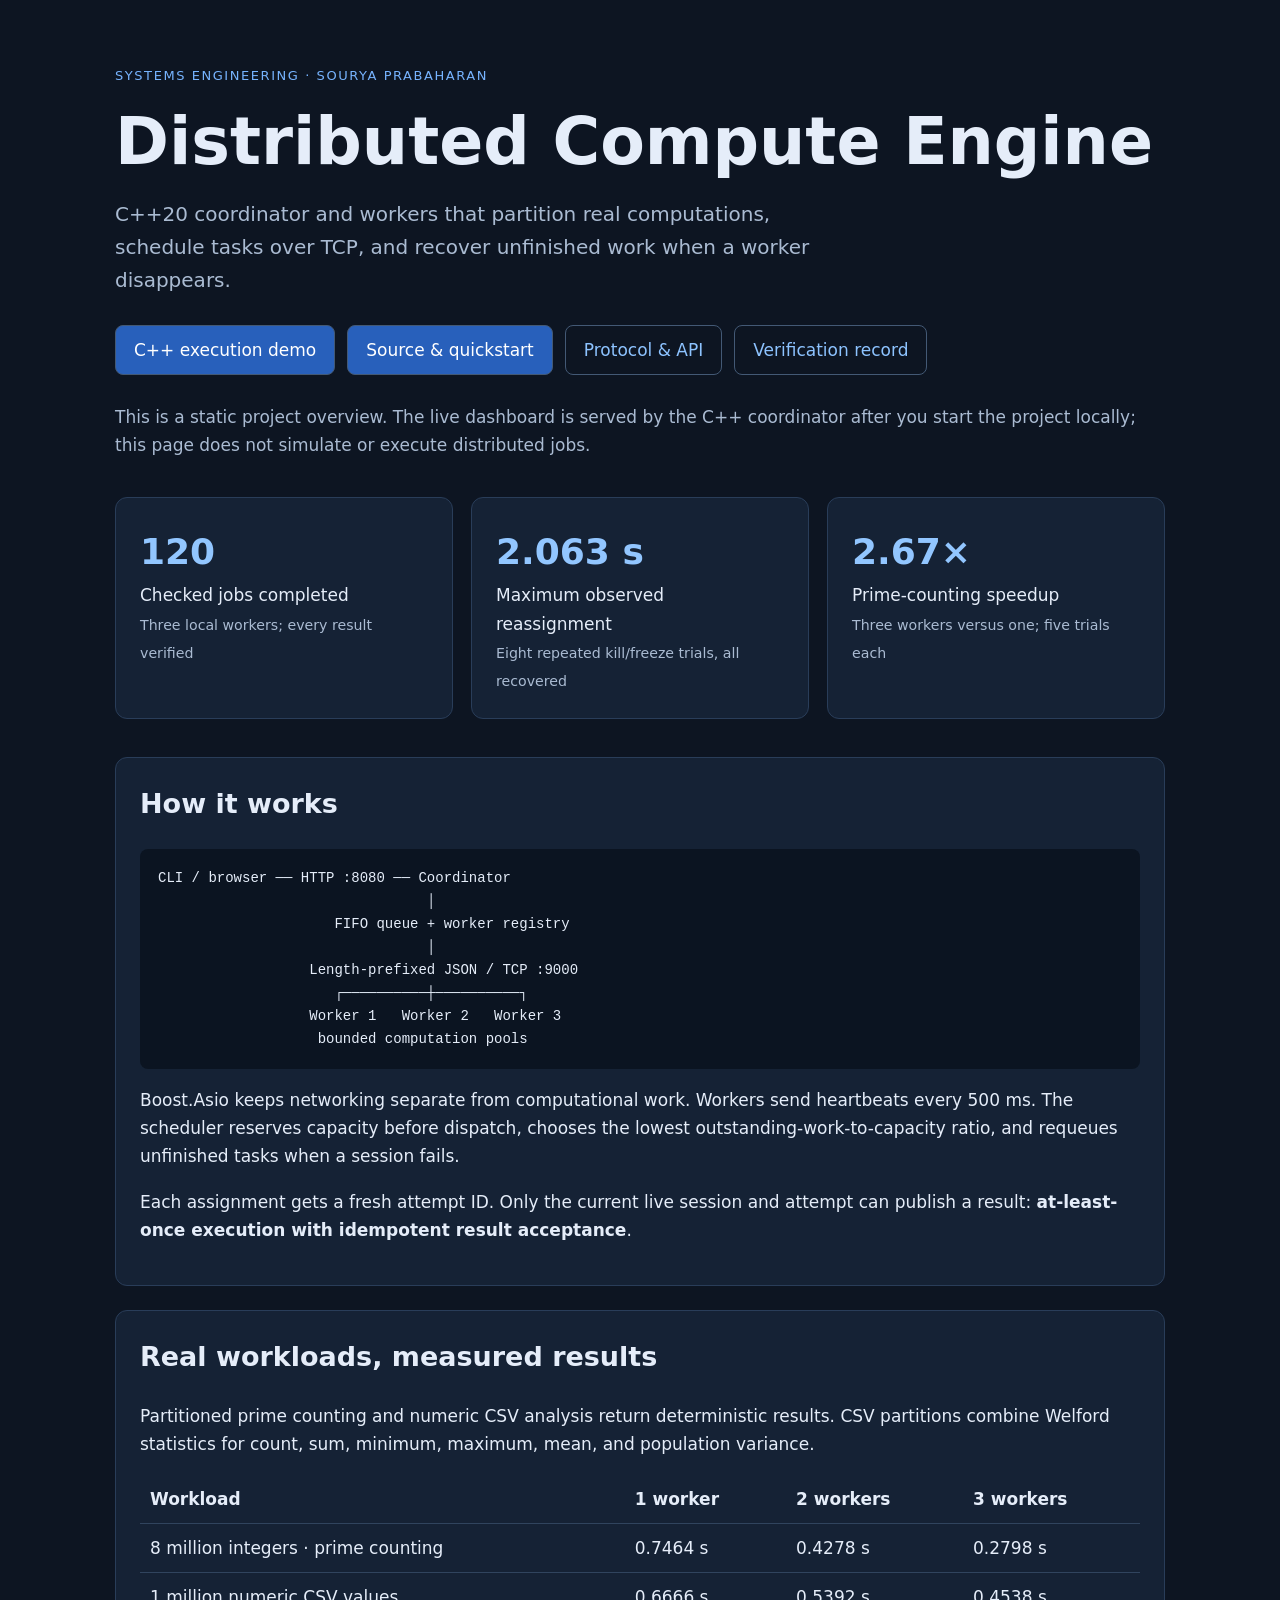
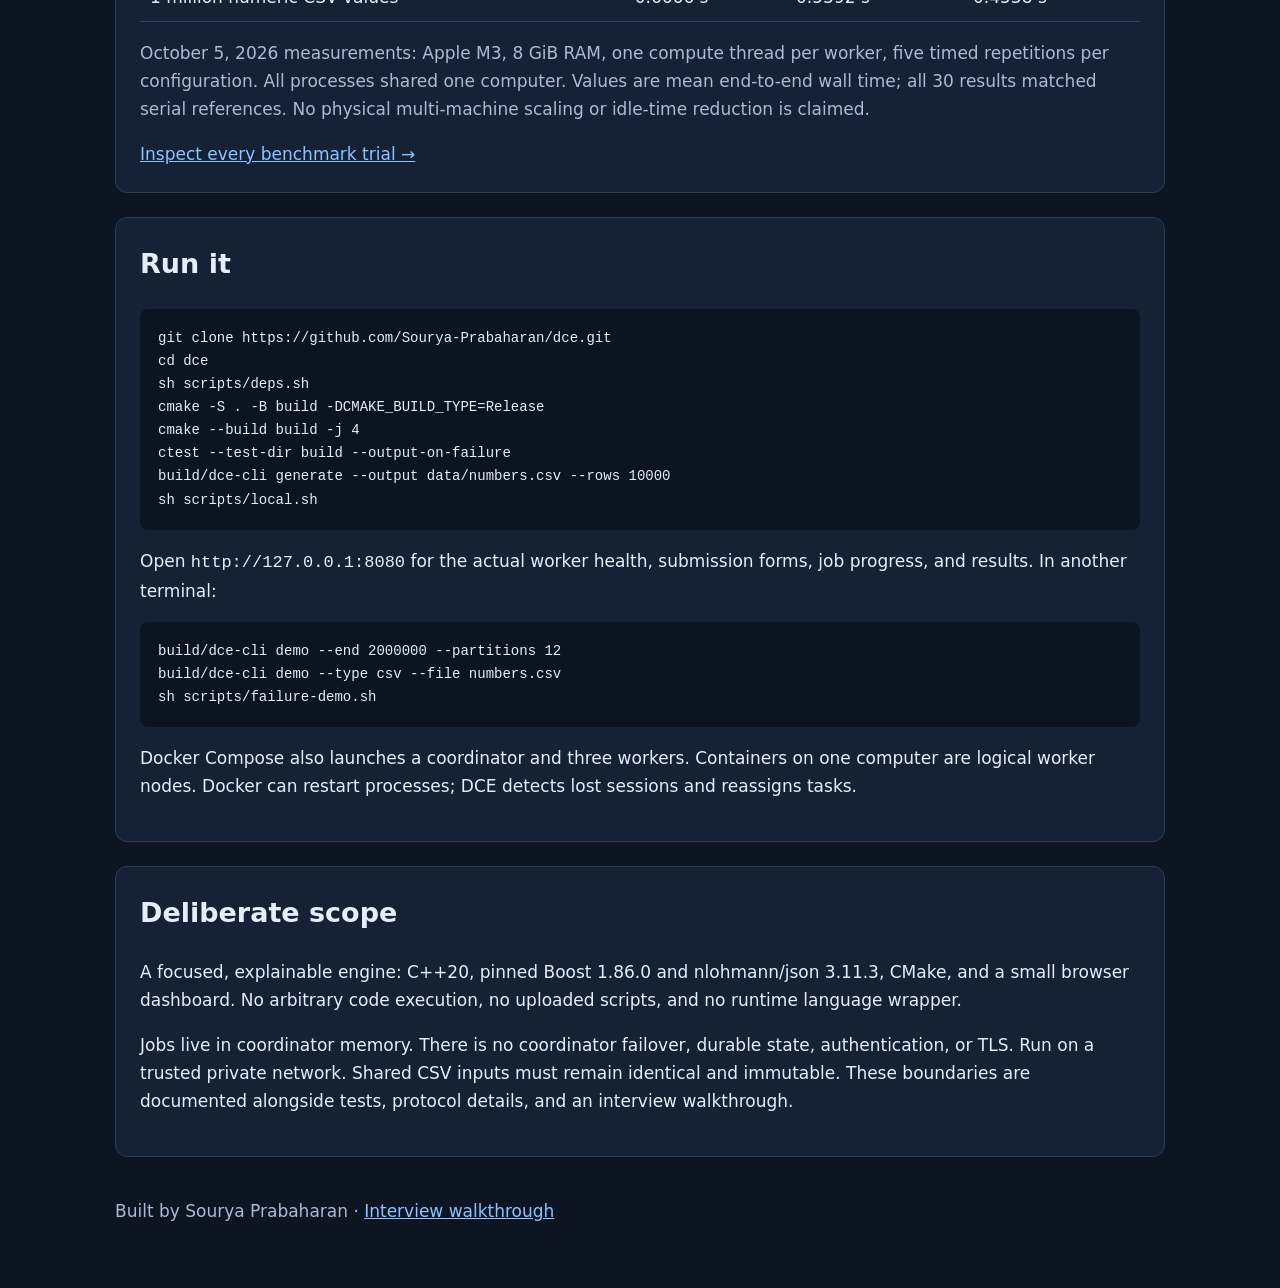
==== commit b2471ce6: "Align README with verified resume claims and link real C++ execution demo" ====
--- a/website/index.html
+++ b/website/index.html
@@ -12,7 +12,7 @@
 <div class="eyebrow">Systems engineering · Sourya Prabaharan</div>
 <h1>Distributed Compute Engine</h1>
 <p class="intro">C++20 coordinator and workers that partition real computations, schedule tasks over TCP, and recover unfinished work when a worker disappears.</p>
-<div class="links"><a class="button primary" href="https://github.com/Sourya-Prabaharan/dce">Source &amp; quickstart</a><a class="button" href="https://github.com/Sourya-Prabaharan/dce/blob/main/docs/protocol.md">Protocol &amp; API</a><a class="button" href="https://github.com/Sourya-Prabaharan/dce/blob/main/docs/verification.md">Verification record</a></div>
+<div class="links"><a class="button primary" href="demo.html">C++ execution demo</a><a class="button primary" href="https://github.com/Sourya-Prabaharan/dce">Source &amp; quickstart</a><a class="button" href="https://github.com/Sourya-Prabaharan/dce/blob/main/docs/protocol.md">Protocol &amp; API</a><a class="button" href="https://github.com/Sourya-Prabaharan/dce/blob/main/docs/verification.md">Verification record</a></div>
 <p class="muted">This is a static project overview. The live dashboard is served by the C++ coordinator after you start the project locally; this page does not simulate or execute distributed jobs.</p>
 <div class="grid"><div class="card"><span class="metric">120</span>Checked jobs completed<br><small>Three local workers; every result verified</small></div><div class="card"><span class="metric">2.063 s</span>Maximum observed reassignment<br><small>Eight repeated kill/freeze trials, all recovered</small></div><div class="card"><span class="metric">2.67×</span>Prime-counting speedup<br><small>Three workers versus one; five trials each</small></div></div>
 <section><h2>How it works</h2><pre>CLI / browser ── HTTP :8080 ── Coordinator
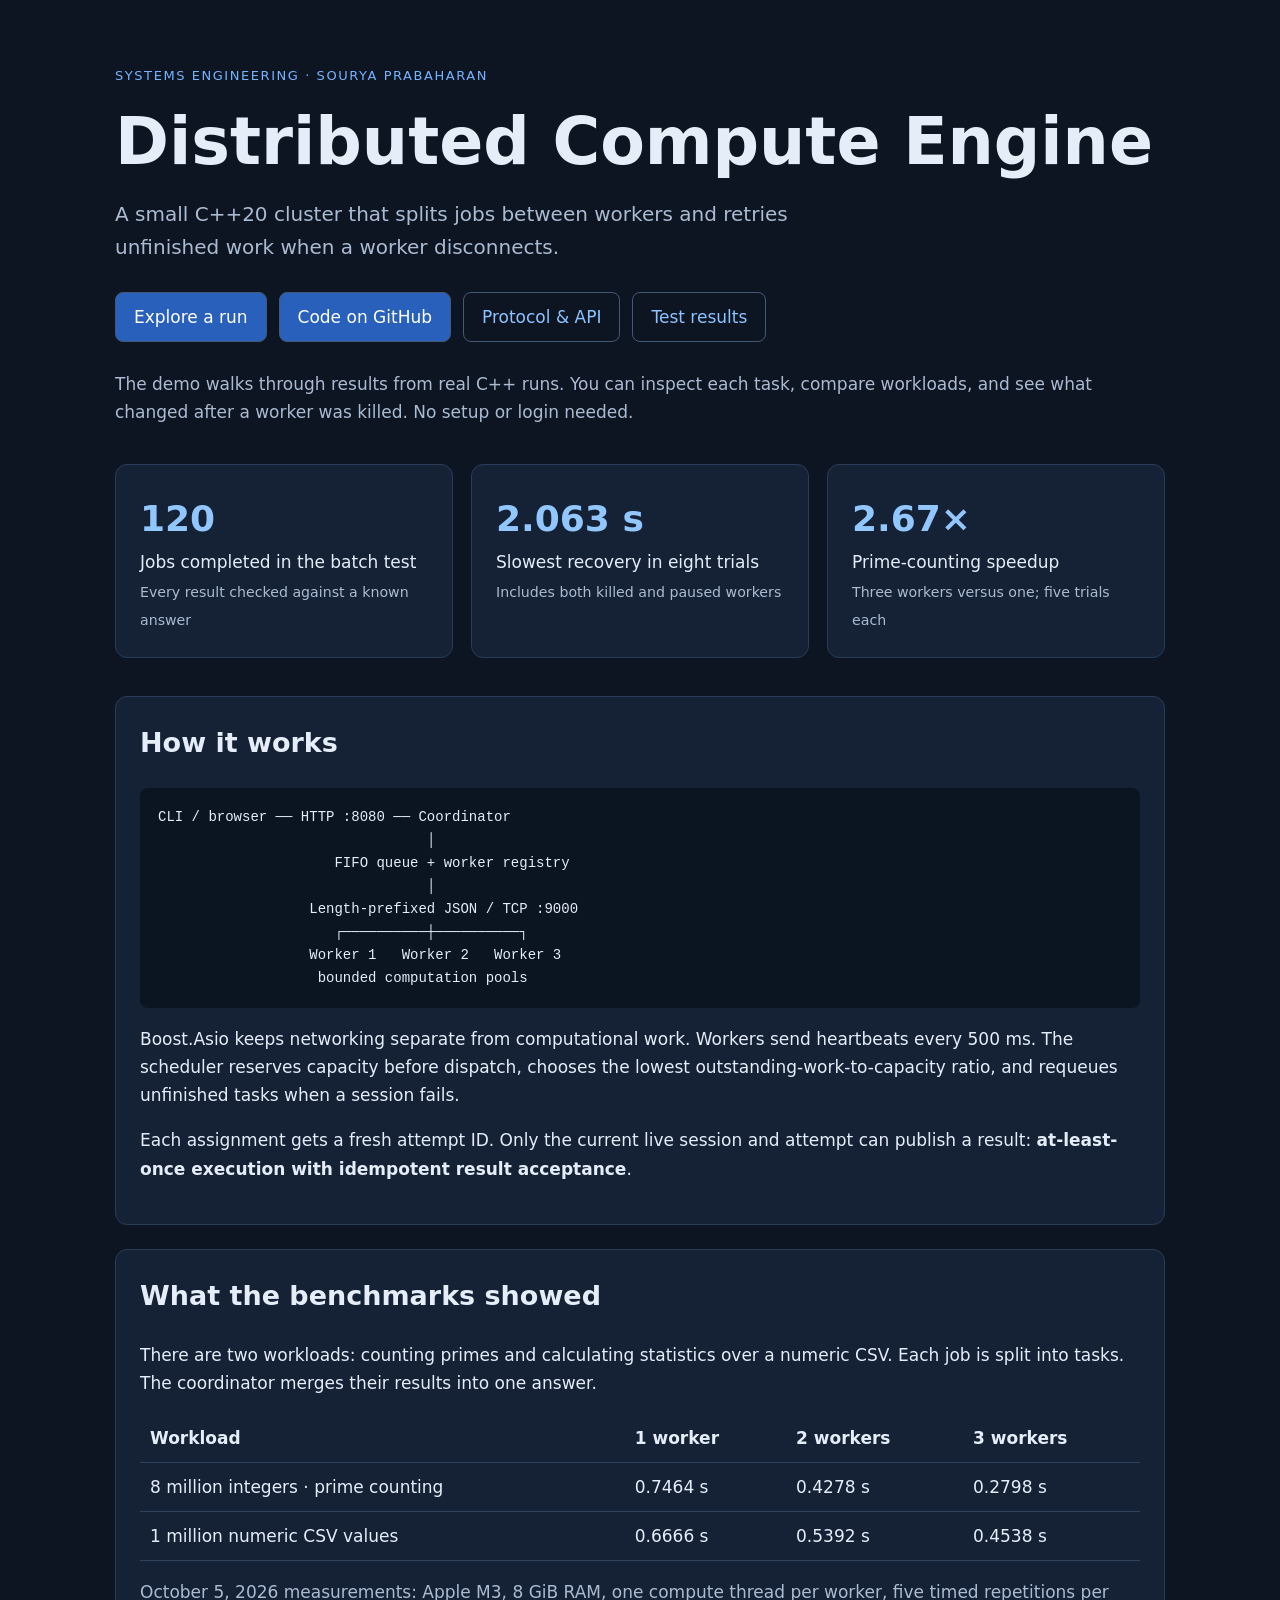
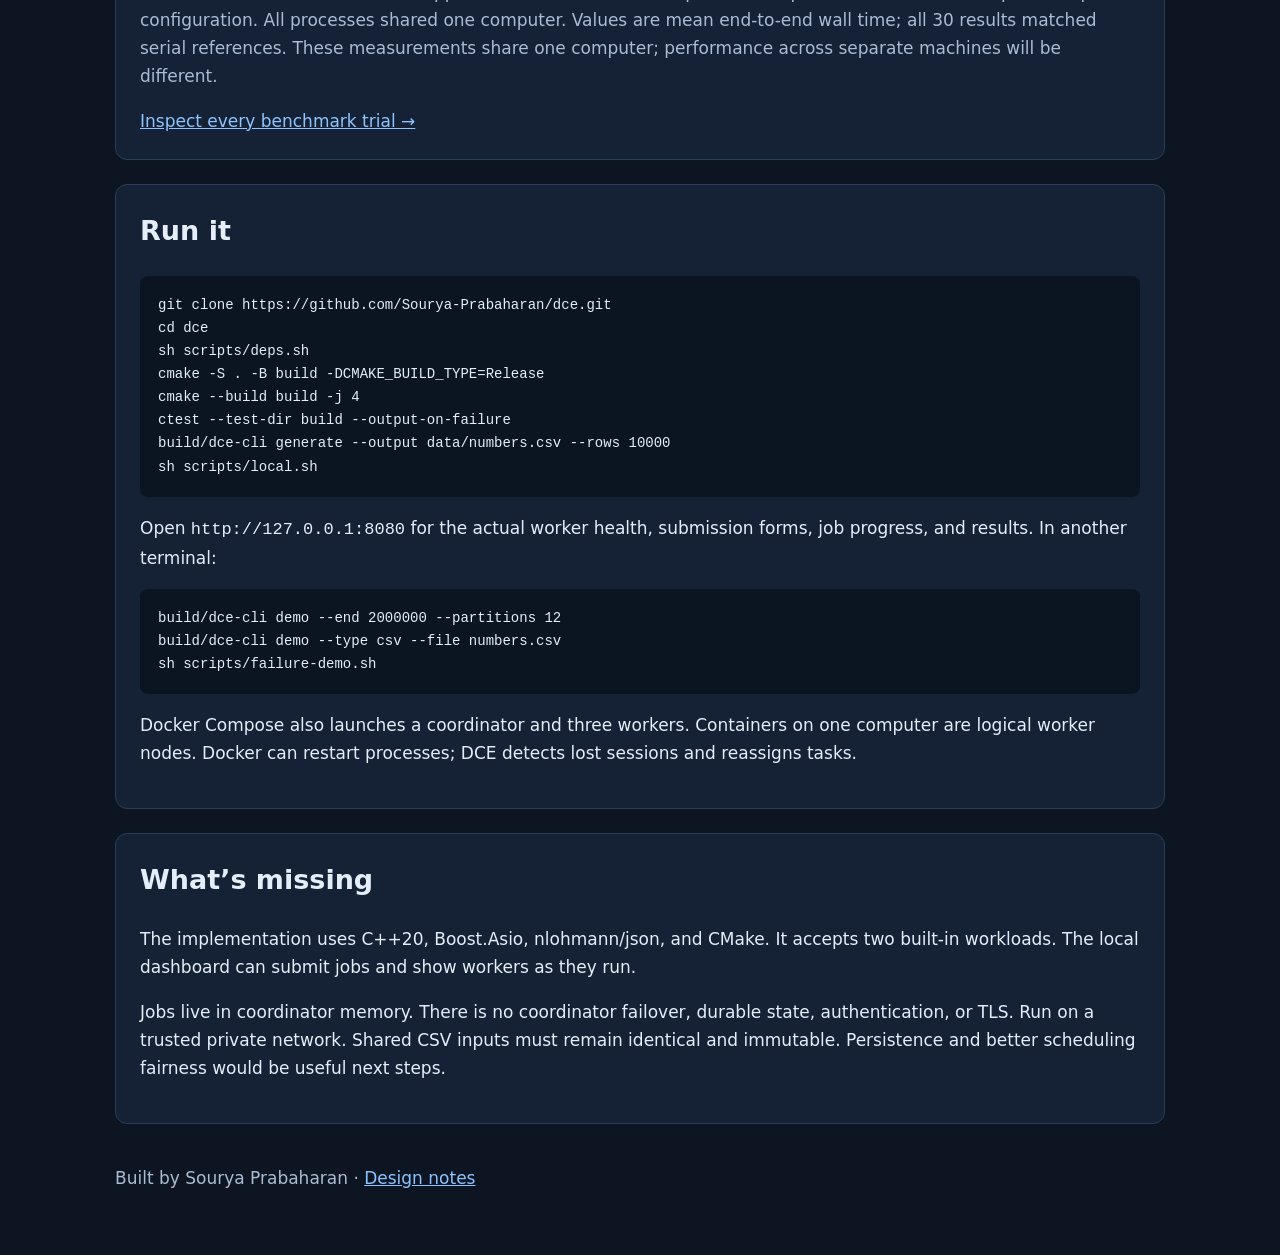
==== commit c5d02eae: "Move public demo to Netlify and simplify project documentation" ====
--- a/website/index.html
+++ b/website/index.html
@@ -11,10 +11,10 @@
 <body><main>
 <div class="eyebrow">Systems engineering · Sourya Prabaharan</div>
 <h1>Distributed Compute Engine</h1>
-<p class="intro">C++20 coordinator and workers that partition real computations, schedule tasks over TCP, and recover unfinished work when a worker disappears.</p>
-<div class="links"><a class="button primary" href="demo.html">C++ execution demo</a><a class="button primary" href="https://github.com/Sourya-Prabaharan/dce">Source &amp; quickstart</a><a class="button" href="https://github.com/Sourya-Prabaharan/dce/blob/main/docs/protocol.md">Protocol &amp; API</a><a class="button" href="https://github.com/Sourya-Prabaharan/dce/blob/main/docs/verification.md">Verification record</a></div>
-<p class="muted">This is a static project overview. The live dashboard is served by the C++ coordinator after you start the project locally; this page does not simulate or execute distributed jobs.</p>
-<div class="grid"><div class="card"><span class="metric">120</span>Checked jobs completed<br><small>Three local workers; every result verified</small></div><div class="card"><span class="metric">2.063 s</span>Maximum observed reassignment<br><small>Eight repeated kill/freeze trials, all recovered</small></div><div class="card"><span class="metric">2.67×</span>Prime-counting speedup<br><small>Three workers versus one; five trials each</small></div></div>
+<p class="intro">A small C++20 cluster that splits jobs between workers and retries unfinished work when a worker disconnects.</p>
+<div class="links"><a class="button primary" href="demo.html">Explore a run</a><a class="button primary" href="https://github.com/Sourya-Prabaharan/dce">Code on GitHub</a><a class="button" href="https://github.com/Sourya-Prabaharan/dce/blob/main/docs/protocol.md">Protocol &amp; API</a><a class="button" href="https://github.com/Sourya-Prabaharan/dce/blob/main/docs/verification.md">Test results</a></div>
+<p class="muted">The demo walks through results from real C++ runs. You can inspect each task, compare workloads, and see what changed after a worker was killed. No setup or login needed.</p>
+<div class="grid"><div class="card"><span class="metric">120</span>Jobs completed in the batch test<br><small>Every result checked against a known answer</small></div><div class="card"><span class="metric">2.063 s</span>Slowest recovery in eight trials<br><small>Includes both killed and paused workers</small></div><div class="card"><span class="metric">2.67×</span>Prime-counting speedup<br><small>Three workers versus one; five trials each</small></div></div>
 <section><h2>How it works</h2><pre>CLI / browser ── HTTP :8080 ── Coordinator
                                 │
                      FIFO queue + worker registry
@@ -23,7 +23,7 @@
                      ┌──────────┼──────────┐
                   Worker 1   Worker 2   Worker 3
                    bounded computation pools</pre><p>Boost.Asio keeps networking separate from computational work. Workers send heartbeats every 500 ms. The scheduler reserves capacity before dispatch, chooses the lowest outstanding-work-to-capacity ratio, and requeues unfinished tasks when a session fails.</p><p>Each assignment gets a fresh attempt ID. Only the current live session and attempt can publish a result: <strong>at-least-once execution with idempotent result acceptance</strong>.</p></section>
-<section><h2>Real workloads, measured results</h2><p>Partitioned prime counting and numeric CSV analysis return deterministic results. CSV partitions combine Welford statistics for count, sum, minimum, maximum, mean, and population variance.</p><div class="scroll"><table><thead><tr><th>Workload</th><th>1 worker</th><th>2 workers</th><th>3 workers</th></tr></thead><tbody><tr><td>8 million integers · prime counting</td><td>0.7464 s</td><td>0.4278 s</td><td>0.2798 s</td></tr><tr><td>1 million numeric CSV values</td><td>0.6666 s</td><td>0.5392 s</td><td>0.4538 s</td></tr></tbody></table></div><p class="muted">October 5, 2026 measurements: Apple M3, 8 GiB RAM, one compute thread per worker, five timed repetitions per configuration. All processes shared one computer. Values are mean end-to-end wall time; all 30 results matched serial references. No physical multi-machine scaling or idle-time reduction is claimed.</p><a href="https://github.com/Sourya-Prabaharan/dce/blob/main/results/benchmark.csv">Inspect every benchmark trial →</a></section>
+<section><h2>What the benchmarks showed</h2><p>There are two workloads: counting primes and calculating statistics over a numeric CSV. Each job is split into tasks. The coordinator merges their results into one answer.</p><div class="scroll"><table><thead><tr><th>Workload</th><th>1 worker</th><th>2 workers</th><th>3 workers</th></tr></thead><tbody><tr><td>8 million integers · prime counting</td><td>0.7464 s</td><td>0.4278 s</td><td>0.2798 s</td></tr><tr><td>1 million numeric CSV values</td><td>0.6666 s</td><td>0.5392 s</td><td>0.4538 s</td></tr></tbody></table></div><p class="muted">October 5, 2026 measurements: Apple M3, 8 GiB RAM, one compute thread per worker, five timed repetitions per configuration. All processes shared one computer. Values are mean end-to-end wall time; all 30 results matched serial references. These measurements share one computer; performance across separate machines will be different.</p><a href="https://github.com/Sourya-Prabaharan/dce/blob/main/results/benchmark.csv">Inspect every benchmark trial →</a></section>
 <section><h2>Run it</h2><pre><code>git clone https://github.com/Sourya-Prabaharan/dce.git
 cd dce
 sh scripts/deps.sh
@@ -34,6 +34,6 @@
 sh scripts/local.sh</code></pre><p>Open <code>http://127.0.0.1:8080</code> for the actual worker health, submission forms, job progress, and results. In another terminal:</p><pre><code>build/dce-cli demo --end 2000000 --partitions 12
 build/dce-cli demo --type csv --file numbers.csv
 sh scripts/failure-demo.sh</code></pre><p>Docker Compose also launches a coordinator and three workers. Containers on one computer are logical worker nodes. Docker can restart processes; DCE detects lost sessions and reassigns tasks.</p></section>
-<section><h2>Deliberate scope</h2><p>A focused, explainable engine: C++20, pinned Boost 1.86.0 and nlohmann/json 3.11.3, CMake, and a small browser dashboard. No arbitrary code execution, no uploaded scripts, and no runtime language wrapper.</p><p>Jobs live in coordinator memory. There is no coordinator failover, durable state, authentication, or TLS. Run on a trusted private network. Shared CSV inputs must remain identical and immutable. These boundaries are documented alongside tests, protocol details, and an interview walkthrough.</p></section>
-<footer>Built by Sourya Prabaharan · <a href="https://github.com/Sourya-Prabaharan/dce/blob/main/docs/interview.md">Interview walkthrough</a></footer>
+<section><h2>What’s missing</h2><p>The implementation uses C++20, Boost.Asio, nlohmann/json, and CMake. It accepts two built-in workloads. The local dashboard can submit jobs and show workers as they run.</p><p>Jobs live in coordinator memory. There is no coordinator failover, durable state, authentication, or TLS. Run on a trusted private network. Shared CSV inputs must remain identical and immutable. Persistence and better scheduling fairness would be useful next steps.</p></section>
+<footer>Built by Sourya Prabaharan · <a href="https://github.com/Sourya-Prabaharan/dce/blob/main/docs/interview.md">Design notes</a></footer>
 </main></body></html>
